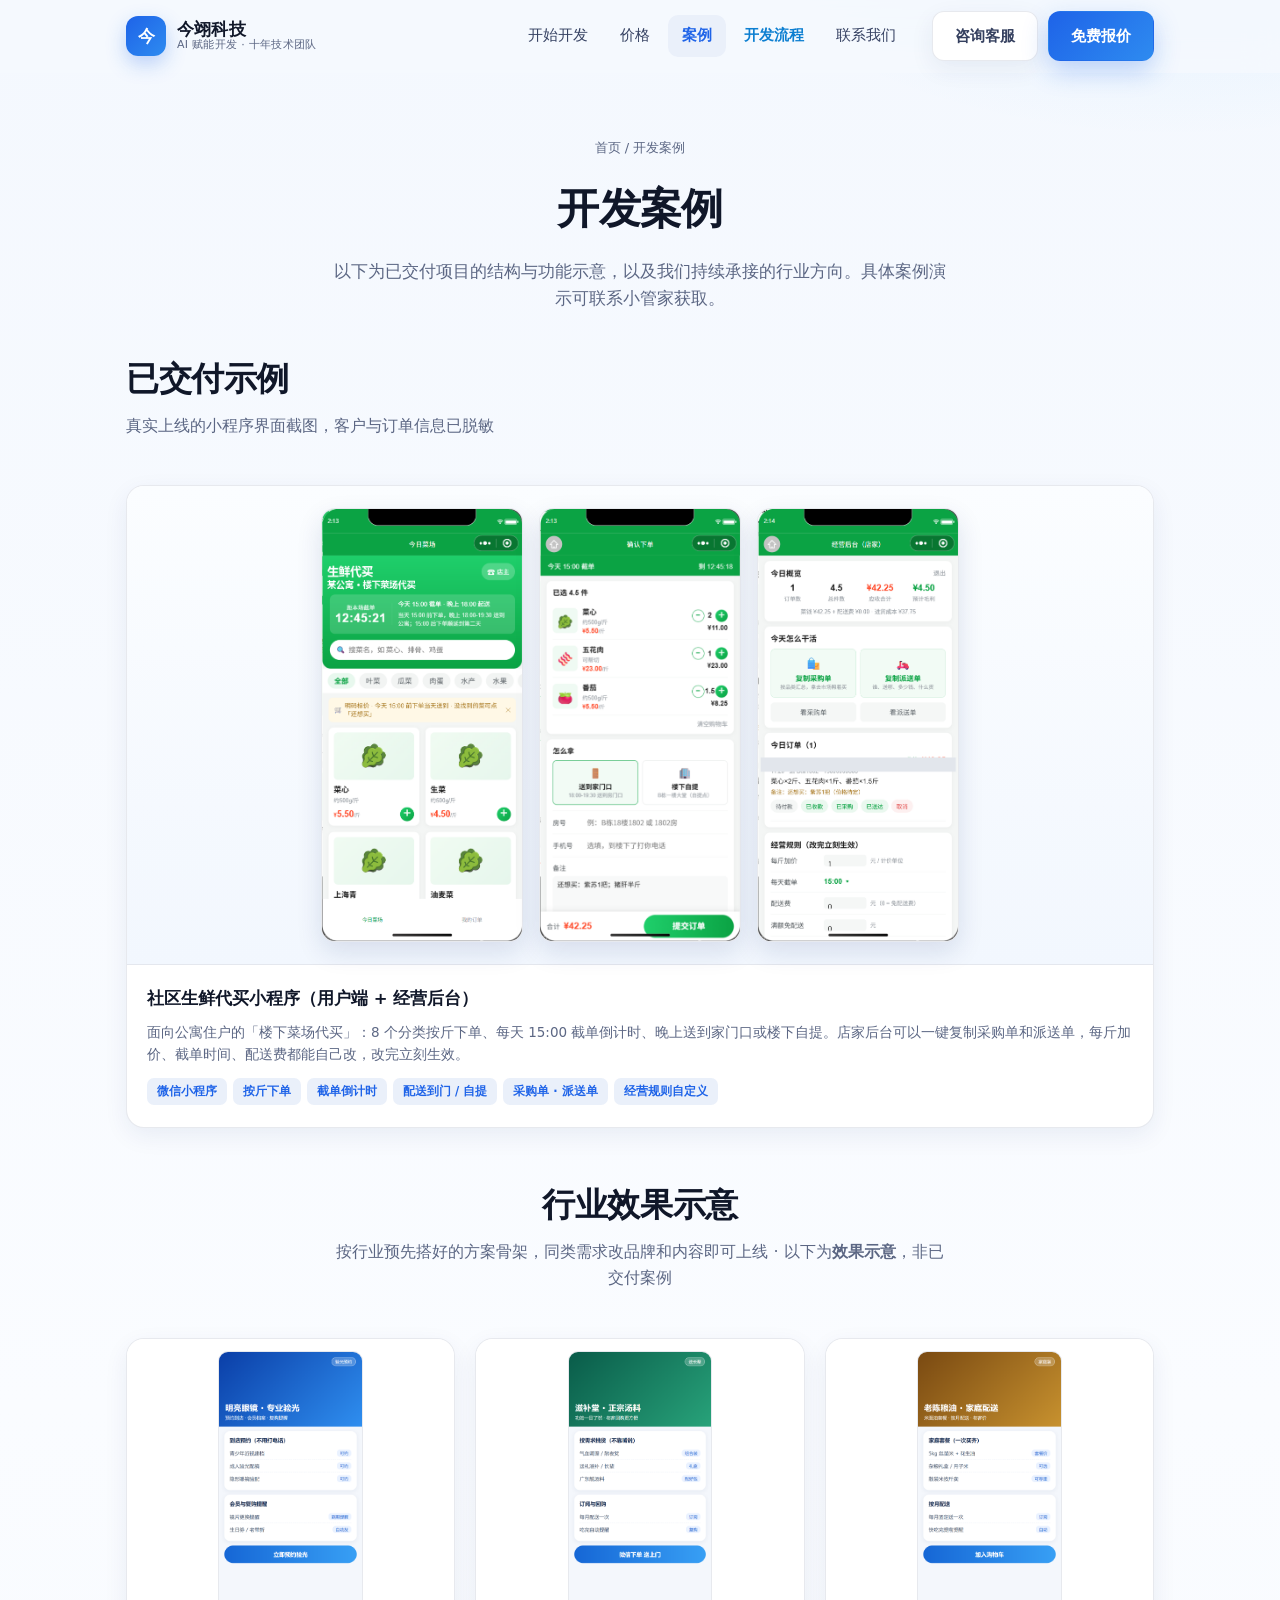
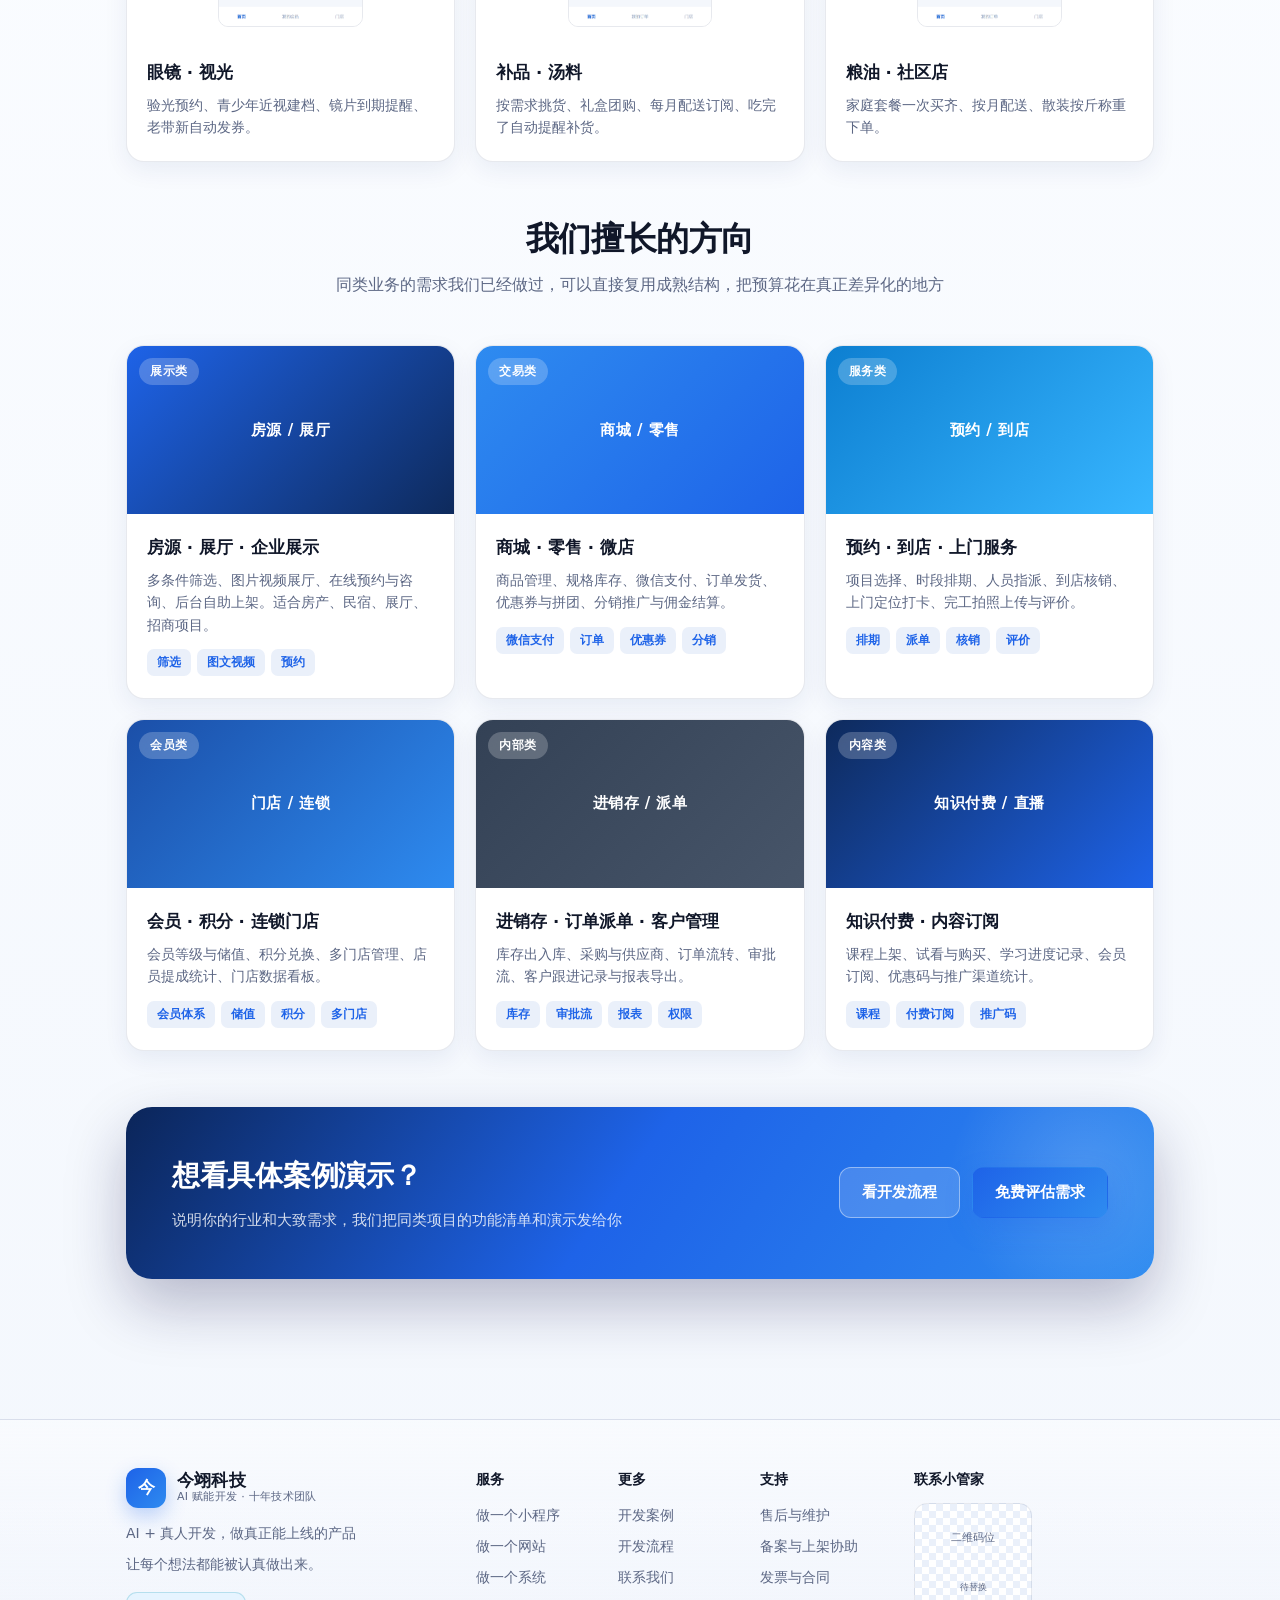
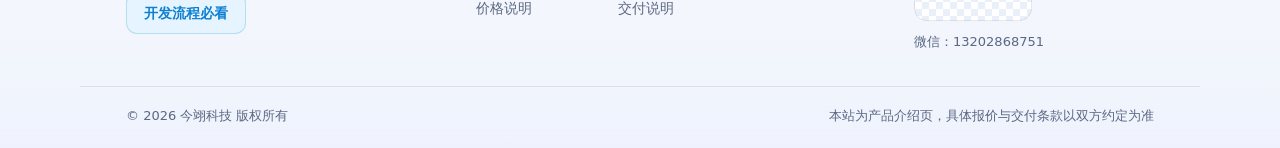
==== cases.html @ 356e7d14 "Jinyi Tech website: AI-powered mini-program development landing site" ====
<!DOCTYPE html>
<html lang="zh-CN">
<head>
<meta charset="UTF-8">
<meta name="viewport" content="width=device-width, initial-scale=1.0">
<title>开发案例 · 今翊科技 AI 赋能开发</title>
<meta name="keywords" content="小程序开发案例,AI开发案例,小程序定制案例">
<meta name="description" content="今翊科技交付的小程序与系统案例，以及我们擅长的行业方向与功能模块。">
<link rel="stylesheet" href="assets/css/style.css">
</head>
<body>

<header class="site-header" id="siteHeader">
  <div class="container header-inner">
    <a class="brand" href="index.html">
      <span class="brand-mark">今</span>
      <span class="brand-text"><strong>今翊科技</strong><em>AI 赋能开发 · 十年技术团队</em></span>
    </a>
    <nav class="nav" id="mainNav">
      <a href="index.html">开始开发</a>
      <a href="pricing.html">价格</a>
      <a href="cases.html" class="active">案例</a>
      <a href="guide.html" class="nav-guide">开发流程</a>
      <a href="contact.html">联系我们</a>
    </nav>
    <div class="header-actions">
      <a class="btn btn-ghost" href="contact.html">咨询客服</a>
      <a class="btn btn-primary" href="index.html#studio">免费报价</a>
      <button class="nav-toggle" id="navToggle" aria-label="菜单"><span></span><span></span><span></span></button>
    </div>
  </div>
</header>

<main>
<section class="page-hero">
  <div class="container">
    <div class="breadcrumb"><a href="index.html">首页</a> / 开发案例</div>
    <h1>开发案例</h1>
    <p>以下为已交付项目的结构与功能示意，以及我们持续承接的行业方向。具体案例演示可联系小管家获取。</p>
  </div>
</section>

<section class="section" style="padding-top:12px">
  <div class="container">
    <div class="section-head left reveal">
      <h2>已交付示例</h2>
      <p>真实上线的小程序界面截图，客户与订单信息已脱敏</p>
    </div>

    <div class="case-grid" style="grid-template-columns:1fr">
      <div class="case-card reveal">
        <div class="shot-row">
          <img src="assets/img/case-grocery-order.png" alt="社区生鲜代买小程序 · 今日菜场首页">
          <img src="assets/img/case-grocery-cart.png" alt="社区生鲜代买小程序 · 确认下单页">
          <img src="assets/img/case-grocery-admin_safe.png" alt="社区生鲜代买小程序 · 经营后台（订单信息已脱敏）">
        </div>
        <div class="case-body">
          <h3>社区生鲜代买小程序（用户端 + 经营后台）</h3>
          <p>面向公寓住户的「楼下菜场代买」：8 个分类按斤下单、每天 15:00 截单倒计时、晚上送到家门口或楼下自提。店家后台可以一键复制采购单和派送单，每斤加价、截单时间、配送费都能自己改，改完立刻生效。</p>
          <div class="case-tags">
            <span>微信小程序</span><span>按斤下单</span><span>截单倒计时</span>
            <span>配送到门 / 自提</span><span>采购单 · 派送单</span><span>经营规则自定义</span>
          </div>
        </div>
      </div>
    </div>

    <div class="section-head reveal" style="margin-top:56px">
      <h2>行业效果示意</h2>
      <p>按行业预先搭好的方案骨架，同类需求改品牌和内容即可上线 · 以下为<strong>效果示意</strong>，非已交付案例</p>
    </div>
    <div class="mock-row">
      <div class="case-card reveal">
        <div class="case-thumb-img"><img src="assets/img/mock-glasses.png" alt="眼镜店小程序效果示意"></div>
        <div class="case-body">
          <h3>眼镜 · 视光</h3>
          <p>验光预约、青少年近视建档、镜片到期提醒、老带新自动发券。</p>
        </div>
      </div>
      <div class="case-card reveal">
        <div class="case-thumb-img"><img src="assets/img/mock-tonic.png" alt="补品汤料店小程序效果示意"></div>
        <div class="case-body">
          <h3>补品 · 汤料</h3>
          <p>按需求挑货、礼盒团购、每月配送订阅、吃完了自动提醒补货。</p>
        </div>
      </div>
      <div class="case-card reveal">
        <div class="case-thumb-img"><img src="assets/img/mock-grain.png" alt="粮油店小程序效果示意"></div>
        <div class="case-body">
          <h3>粮油 · 社区店</h3>
          <p>家庭套餐一次买齐、按月配送、散装按斤称重下单。</p>
        </div>
      </div>
    </div>

    <div class="section-head reveal" style="margin-top:56px">
      <h2>我们擅长的方向</h2>
      <p>同类业务的需求我们已经做过，可以直接复用成熟结构，把预算花在真正差异化的地方</p>
    </div>

    <div class="case-grid">
      <div class="case-card reveal">
        <div class="case-thumb" style="background:linear-gradient(135deg,#1e63e8,#0e2a5c)"><span class="tag">展示类</span>房源 / 展厅</div>
        <div class="case-body">
          <h3>房源 · 展厅 · 企业展示</h3>
          <p>多条件筛选、图片视频展厅、在线预约与咨询、后台自助上架。适合房产、民宿、展厅、招商项目。</p>
          <div class="case-tags"><span>筛选</span><span>图文视频</span><span>预约</span></div>
        </div>
      </div>

      <div class="case-card reveal">
        <div class="case-thumb" style="background:linear-gradient(135deg,#2e8bf0,#1e63e8)"><span class="tag">交易类</span>商城 / 零售</div>
        <div class="case-body">
          <h3>商城 · 零售 · 微店</h3>
          <p>商品管理、规格库存、微信支付、订单发货、优惠券与拼团、分销推广与佣金结算。</p>
          <div class="case-tags"><span>微信支付</span><span>订单</span><span>优惠券</span><span>分销</span></div>
        </div>
      </div>

      <div class="case-card reveal">
        <div class="case-thumb" style="background:linear-gradient(135deg,#0d7fd1,#38b6ff)"><span class="tag">服务类</span>预约 / 到店</div>
        <div class="case-body">
          <h3>预约 · 到店 · 上门服务</h3>
          <p>项目选择、时段排期、人员指派、到店核销、上门定位打卡、完工拍照上传与评价。</p>
          <div class="case-tags"><span>排期</span><span>派单</span><span>核销</span><span>评价</span></div>
        </div>
      </div>

      <div class="case-card reveal">
        <div class="case-thumb" style="background:linear-gradient(135deg,#1b4fa8,#2e8bf0)"><span class="tag">会员类</span>门店 / 连锁</div>
        <div class="case-body">
          <h3>会员 · 积分 · 连锁门店</h3>
          <p>会员等级与储值、积分兑换、多门店管理、店员提成统计、门店数据看板。</p>
          <div class="case-tags"><span>会员体系</span><span>储值</span><span>积分</span><span>多门店</span></div>
        </div>
      </div>

      <div class="case-card reveal">
        <div class="case-thumb" style="background:linear-gradient(135deg,#334155,#475569)"><span class="tag">内部类</span>进销存 / 派单</div>
        <div class="case-body">
          <h3>进销存 · 订单派单 · 客户管理</h3>
          <p>库存出入库、采购与供应商、订单流转、审批流、客户跟进记录与报表导出。</p>
          <div class="case-tags"><span>库存</span><span>审批流</span><span>报表</span><span>权限</span></div>
        </div>
      </div>

      <div class="case-card reveal">
        <div class="case-thumb" style="background:linear-gradient(135deg,#0e2a5c,#1e63e8)"><span class="tag">内容类</span>知识付费 / 直播</div>
        <div class="case-body">
          <h3>知识付费 · 内容订阅</h3>
          <p>课程上架、试看与购买、学习进度记录、会员订阅、优惠码与推广渠道统计。</p>
          <div class="case-tags"><span>课程</span><span>付费订阅</span><span>推广码</span></div>
        </div>
      </div>
    </div>

    <div class="cta-band reveal" style="margin-top:56px">
      <div>
        <h2>想看具体案例演示？</h2>
        <p>说明你的行业和大致需求，我们把同类项目的功能清单和演示发给你</p>
      </div>
      <div class="cta-band-actions">
        <a class="btn btn-guide-light" href="guide.html">看开发流程</a>
        <a class="btn btn-primary" href="index.html#studio">免费评估需求</a>
      </div>
    </div>
  </div>
</section>
</main>

<footer class="site-footer">
  <div class="container footer-grid">
    <div class="footer-brand">
      <div class="brand">
        <span class="brand-mark">今</span>
        <span class="brand-text"><strong>今翊科技</strong><em>AI 赋能开发 · 十年技术团队</em></span>
      </div>
      <p>AI + 真人开发，做真正能上线的产品</p>
      <p class="footer-desc">让每个想法都能被认真做出来。</p>
      <a class="footer-guide-btn" href="guide.html">开发流程必看</a>
    </div>
    <div class="footer-cols">
      <div class="footer-col">
        <h4>服务</h4>
        <a href="index.html#start">做一个小程序</a>
        <a href="index.html#start">做一个网站</a>
        <a href="index.html#start">做一个系统</a>
        <a href="pricing.html">价格说明</a>
      </div>
      <div class="footer-col">
        <h4>更多</h4>
        <a href="cases.html">开发案例</a>
        <a href="guide.html">开发流程</a>
        <a href="contact.html">联系我们</a>
        <a href="index.html#process">交付说明</a>
      </div>
      <div class="footer-col">
        <h4>支持</h4>
        <a href="contact.html">售后与维护</a>
        <a href="contact.html">备案与上架协助</a>
        <a href="contact.html">发票与合同</a>
      </div>
    </div>
    <div class="footer-cs">
      <h4>联系小管家</h4>
      <div class="footer-cs-qr">二维码位<br><small>待替换</small></div>
      <p class="footer-cs-id">微信：<span id="footerWechat">13202868751</span></p>
    </div>
  </div>
  <div class="container footer-bottom">
    <span>© 2026 今翊科技 版权所有</span>
    <span>本站为产品介绍页，具体报价与交付条款以双方约定为准</span>
  </div>
</footer>

<script>window.JY = { contact: { wechat: "13202868751" } };</script>
<script src="assets/js/main.js"></script>
</body>
</html>
---- assets/css/style.css ----
/* 今翊科技 · AI 赋能开发小程序 —— 官网样式
   设计语言：明亮大气 / 玻璃吸顶导航 / 渐变光斑 / 大圆角卡片 / 滚动入场 */

:root {
  --ink: #101729;
  --muted: #5c6784;
  --line: rgba(28, 42, 90, .10);
  --bg: #f6f8fd;
  --surface: #ffffff;
  --brand: #1e63e8;
  --brand-deep: #0e2a5c;
  --brand-soft: #eaf0fa;
  --violet: #2e8bf0;
  --accent: #0d7fd1;
  --accent-soft: #e6f4ff;
  --gold: #c47f16;
  --gold-soft: #fff6e6;
  --danger: #d64545;
  --ok: #12a06a;
  --radius: 18px;
  --radius-lg: 26px;
  --shadow: 0 18px 50px rgba(16, 44, 110, .09);
  --shadow-sm: 0 8px 24px rgba(16, 44, 110, .07);
  --font: "PingFang SC", "Microsoft YaHei", "Noto Sans SC", system-ui, -apple-system, "Segoe UI", sans-serif;
  --header-h: 72px;
}

* { box-sizing: border-box; margin: 0; padding: 0; }
/* hidden 属性优先于任何类选择器的 display */
[hidden] { display: none !important; }
html { scroll-behavior: smooth; -webkit-text-size-adjust: 100%; }
body {
  font-family: var(--font);
  color: var(--ink);
  background:
    radial-gradient(1200px 620px at 8% -12%, rgba(30, 99, 232, .13), transparent 55%),
    radial-gradient(940px 520px at 92% -4%, rgba(56, 182, 255, .12), transparent 52%),
    radial-gradient(700px 460px at 50% 108%, rgba(30, 99, 232, .06), transparent 60%),
    linear-gradient(180deg, #f4f8fe 0%, #fafcff 42%, #f3f7fd 100%);
  min-height: 100vh;
  line-height: 1.65;
  font-size: 15.5px;
}
a { color: inherit; text-decoration: none; }
img { max-width: 100%; display: block; }
button, input, select, textarea { font: inherit; color: inherit; }
ul { list-style: none; }

.container {
  width: min(1120px, 100%);
  margin: 0 auto;
  padding-left: clamp(20px, 5vw, 46px);
  padding-right: clamp(20px, 5vw, 46px);
}

#start, #studio, #process, #cases, #contact { scroll-margin-top: calc(var(--header-h) + 18px); }

/* ================= Header ================= */
.site-header {
  position: sticky; top: 0; z-index: 100;
  backdrop-filter: blur(16px);
  -webkit-backdrop-filter: blur(16px);
  background: rgba(246, 249, 254, .80);
  border-bottom: 1px solid transparent;
  transition: border-color .25s, background .25s, box-shadow .25s;
}
.site-header.scrolled {
  border-bottom-color: var(--line);
  background: rgba(246, 249, 254, .94)
  box-shadow: 0 6px 24px rgba(16, 44, 110, .05);
}
.header-inner {
  display: flex; align-items: center; gap: 22px;
  min-height: var(--header-h);
}
.brand { display: flex; align-items: center; gap: 11px; flex-shrink: 0; }
.brand-mark {
  width: 40px; height: 40px; border-radius: 12px;
  display: grid; place-items: center;
  background: linear-gradient(135deg, var(--brand), var(--violet));
  color: #fff; font-weight: 800; font-size: 17px;
  box-shadow: 0 8px 20px rgba(30, 99, 232, .28);
  letter-spacing: -.5px;
}
.brand-text { display: flex; flex-direction: column; line-height: 1.15; }
.brand-text strong { font-size: 17px; font-weight: 800; letter-spacing: .2px; }
.brand-text em { font-style: normal; font-size: 11px; color: var(--muted); letter-spacing: .3px; }

.nav { display: flex; align-items: center; gap: 4px; margin-left: auto; }
.nav a {
  padding: 9px 14px; border-radius: 10px; font-size: 14.5px;
  color: #364263; transition: background .2s, color .2s; white-space: nowrap;
}
.nav a:hover { background: var(--brand-soft); color: var(--brand); }
.nav a.active { color: var(--brand); font-weight: 700; background: var(--brand-soft); }
.nav-guide { color: var(--accent) !important; font-weight: 600; }

.header-actions { display: flex; align-items: center; gap: 10px; flex-shrink: 0; }
.nav-toggle {
  display: none; width: 42px; height: 42px; border: 1px solid var(--line);
  background: var(--surface); border-radius: 12px; cursor: pointer;
  padding: 11px 10px; flex-direction: column; justify-content: space-between;
}
.nav-toggle span { display: block; height: 2px; background: var(--ink); border-radius: 2px; }

/* ================= Buttons ================= */
.btn {
  display: inline-flex; align-items: center; justify-content: center; gap: 8px;
  padding: 12px 22px; border-radius: 12px; border: 1px solid transparent;
  font-size: 15px; font-weight: 600; cursor: pointer; white-space: nowrap;
  transition: transform .18s, box-shadow .2s, background .2s, color .2s, border-color .2s;
}
.btn-primary {
  background: linear-gradient(135deg, var(--brand), var(--violet));
  color: #fff; box-shadow: 0 10px 26px rgba(30, 99, 232, .28);
}
.btn-primary:hover { transform: translateY(-2px); box-shadow: 0 14px 32px rgba(30, 99, 232, .34); }
.btn-accent { background: linear-gradient(135deg, #0d7fd1, #38b6ff); color: #fff; box-shadow: 0 10px 26px rgba(8, 145, 178, .26); }
.btn-accent:hover { transform: translateY(-2px); }
.btn-ghost { background: var(--surface); border-color: var(--line); color: #35405f; box-shadow: var(--shadow-sm); }
.btn-ghost:hover { border-color: rgba(30, 99, 232, .35); color: var(--brand); }
.btn-guide { background: #fff; border-color: rgba(8, 145, 178, .35); color: var(--accent); }
.btn-guide:hover { background: var(--accent-soft); }
.btn-guide-light { background: rgba(255,255,255,.16); border-color: rgba(255,255,255,.42); color: #fff; }
.btn-guide-light:hover { background: rgba(255,255,255,.26); }
.btn-block { width: 100%; }
.btn-lg { padding: 15px 30px; font-size: 16px; }

/* ================= Hero ================= */
.hero { padding: clamp(52px, 7vw, 84px) 0 clamp(40px, 5vw, 64px); }
.hero-grid {
  display: grid; grid-template-columns: minmax(0, 1fr) minmax(0, 1.02fr);
  gap: clamp(32px, 4.5vw, 60px); align-items: start;
}
.eyebrow {
  display: inline-flex; align-items: center; gap: 8px;
  padding: 7px 15px; border-radius: 999px;
  background: linear-gradient(135deg, var(--brand-soft), var(--accent-soft));
  border: 1px solid rgba(30, 99, 232, .16);
  color: var(--brand-deep); font-size: 13.5px; font-weight: 700; letter-spacing: .2px;
  margin-bottom: 20px;
}
.eyebrow::before {
  content: ""; width: 7px; height: 7px; border-radius: 50%;
  background: var(--brand); box-shadow: 0 0 0 4px rgba(30, 99, 232, .16);
}
.hero-brand { display: flex; flex-direction: column; gap: 2px; font-size: clamp(30px, 4.1vw, 46px); line-height: 1.22; font-weight: 900; letter-spacing: -.6px; }
.hero-brand span:nth-child(1) {
  background: linear-gradient(120deg, var(--brand), var(--violet) 55%, var(--accent));
  -webkit-background-clip: text; background-clip: text; color: transparent;
}
.hero-brand small { font-size: clamp(17px, 2vw, 21px); font-weight: 600; color: var(--muted); letter-spacing: 0; margin-top: 6px; }
.hero-desc { margin-top: 20px; font-size: 16.5px; color: #4a5573; max-width: 30em; }
.hero-ctas { margin-top: 30px; display: flex; flex-wrap: wrap; gap: 12px; }

.hero-trust { margin-top: 34px; display: flex; flex-wrap: wrap; gap: 10px 22px; }
.hero-trust li { display: flex; align-items: center; gap: 8px; font-size: 14px; color: #47527a; font-weight: 500; }
.hero-trust li::before {
  content: "✓"; width: 19px; height: 19px; border-radius: 50%;
  display: grid; place-items: center; flex-shrink: 0;
  background: var(--accent-soft); color: var(--accent); font-size: 11px; font-weight: 800;
}

/* ================= Studio 报价工作台 ================= */
.studio {
  background: var(--surface); border: 1px solid var(--line);
  border-radius: var(--radius-lg); box-shadow: 0 24px 60px rgba(16, 44, 110, .11);
  padding: 20px; position: relative; overflow: hidden;
}
.studio::before {
  content: ""; position: absolute; inset: 0 0 auto 0; height: 4px;
  background: linear-gradient(90deg, var(--brand), var(--violet), var(--accent));
}
.studio-tabs { display: grid; grid-template-columns: repeat(3, 1fr); gap: 8px; margin-bottom: 18px; }
.studio-tab {
  text-align: left; padding: 11px 12px; border-radius: 13px;
  border: 1px solid var(--line); background: #fbfcff; cursor: pointer;
  display: flex; flex-direction: column; gap: 2px; transition: all .2s;
}
.studio-tab strong { font-size: 14.5px; font-weight: 700; }
.studio-tab span { font-size: 11px; color: var(--muted); line-height: 1.4; }
.studio-tab:hover { border-color: rgba(30, 99, 232, .3); }
.studio-tab.active {
  border-color: transparent; color: #fff;
  background: linear-gradient(135deg, var(--brand), var(--violet));
  box-shadow: 0 8px 20px rgba(30, 99, 232, .25);
}
.studio-tab.active span { color: rgba(255, 255, 255, .82); }

.field { margin-bottom: 15px; }
.field > label { display: block; font-size: 13.5px; font-weight: 700; margin-bottom: 8px; color: #2d3757; }
.field > label .opt { font-weight: 400; color: var(--muted); font-size: 12.5px; }

.chip-row { display: flex; flex-wrap: wrap; gap: 8px; }
.chip {
  padding: 8px 15px; border-radius: 999px; border: 1px solid var(--line);
  background: #fbfcff; cursor: pointer; font-size: 14px; color: #3c4768;
  transition: all .18s;
}
.chip:hover { border-color: rgba(30, 99, 232, .35); color: var(--brand); }
.chip.active {
  background: var(--brand-soft); border-color: rgba(30, 99, 232, .5);
  color: var(--brand-deep); font-weight: 700;
}

textarea, input[type="text"], input[type="tel"] {
  width: 100%; padding: 12px 14px; border-radius: 13px;
  border: 1px solid var(--line); background: #fbfcff; outline: none;
  transition: border-color .2s, box-shadow .2s, background .2s; resize: vertical;
}
textarea { min-height: 96px; line-height: 1.6; }
textarea:focus, input:focus {
  border-color: rgba(30, 99, 232, .5); background: #fff;
  box-shadow: 0 0 0 4px rgba(30, 99, 232, .1);
}
textarea::placeholder, input::placeholder { color: #9aa4bd; }

/* 上传区 */
.img-upload { border: 1.5px dashed rgba(30, 99, 232, .26); border-radius: 14px; padding: 12px; background: #fcfdff; }
.img-upload-previews { display: flex; flex-wrap: wrap; gap: 8px; }
.img-upload-previews:not(:empty) { margin-bottom: 10px; }
.img-thumb { position: relative; width: 62px; height: 62px; border-radius: 10px; overflow: hidden; border: 1px solid var(--line); }
.img-thumb img { width: 100%; height: 100%; object-fit: cover; }
.img-thumb button {
  position: absolute; top: 2px; right: 2px; width: 18px; height: 18px;
  border-radius: 50%; border: 0; background: rgba(16, 23, 41, .72); color: #fff;
  font-size: 12px; line-height: 1; cursor: pointer; display: grid; place-items: center;
}
.img-upload-btn, .doc-upload-btn {
  display: inline-flex; align-items: center; gap: 6px; cursor: pointer;
  padding: 8px 15px; border-radius: 10px; background: var(--brand-soft);
  color: var(--brand); font-size: 13.5px; font-weight: 700; border: 1px solid rgba(67,56,202,.18);
}
.img-upload-btn:hover, .doc-upload-btn:hover { background: #dde9fb; }
.img-upload-tip { font-size: 12px; color: var(--muted); margin-top: 8px; }
.doc-upload { display: flex; align-items: center; gap: 10px; flex-wrap: wrap; }
.doc-upload-clear {
  padding: 7px 13px; border-radius: 10px; border: 1px solid var(--line);
  background: #fff; cursor: pointer; font-size: 13px; color: var(--danger);
}

.price-note {
  background: linear-gradient(135deg, #f7f9ff, var(--accent-soft));
  border: 1px solid var(--line); border-radius: 14px; padding: 13px 15px; margin-bottom: 16px;
}
.price-note-list li { font-size: 13.5px; color: #3d4867; padding-left: 16px; position: relative; }
.price-note-list li + li { margin-top: 5px; }
.price-note-list li::before { content: "·"; position: absolute; left: 4px; font-weight: 900; color: var(--brand); }
.price-note-list em { font-style: normal; color: var(--gold); font-weight: 700; }
.price-note-list a { color: var(--brand); font-weight: 700; text-decoration: underline; }

/* 报价结果 */
.quote-box {
  margin-top: 14px; border-radius: 15px; padding: 16px 17px;
  background: linear-gradient(135deg, #0b1730, #123a8c); color: #fff;
}
.quote-box h4 { font-size: 14px; font-weight: 700; opacity: .8; margin-bottom: 10px; }
.quote-row { display: flex; justify-content: space-between; align-items: baseline; padding: 7px 0; border-bottom: 1px dashed rgba(255,255,255,.16); font-size: 14px; }
.quote-row:last-of-type { border-bottom: 0; }
.quote-row strong { font-size: 19px; font-weight: 800; }
.quote-row .gold { color: #ffd07a; }
.quote-note { margin-top: 10px; font-size: 12.5px; opacity: .72; line-height: 1.6; }

/* ================= Section ================= */
.section { padding: clamp(48px, 6vw, 76px) 0; }
.section-head { text-align: center; max-width: 40em; margin: 0 auto clamp(30px, 4vw, 46px); }
.section-head h2 { font-size: clamp(24px, 3vw, 33px); font-weight: 900; letter-spacing: -.4px; line-height: 1.3; }
.section-head p { margin-top: 12px; color: var(--muted); font-size: 16px; }
.section-head.left { text-align: left; margin-left: 0; }

.process-grid { display: grid; grid-template-columns: repeat(4, 1fr); gap: 18px; }
.process-item {
  background: var(--surface); border: 1px solid var(--line); border-radius: var(--radius);
  padding: 24px 22px; box-shadow: var(--shadow-sm); position: relative; overflow: hidden;
  transition: transform .22s, box-shadow .22s;
}
.process-item:hover { transform: translateY(-4px); box-shadow: var(--shadow); }
.process-item .num {
  font-size: 34px; font-weight: 900; line-height: 1; letter-spacing: -1px;
  background: linear-gradient(135deg, var(--brand), var(--accent));
  -webkit-background-clip: text; background-clip: text; color: transparent;
  margin-bottom: 12px;
}
.process-item h3 { font-size: 17px; font-weight: 800; margin-bottom: 8px; }
.process-item p { font-size: 14px; color: var(--muted); }

/* 能力 / AI 品牌墙 */
.brand-grid { display: grid; grid-template-columns: repeat(6, 1fr); gap: 14px; }
.brand-card {
  background: var(--surface); border: 1px solid var(--line); border-radius: var(--radius);
  padding: 20px 14px; text-align: center; box-shadow: var(--shadow-sm);
  transition: transform .22s, box-shadow .22s, border-color .22s;
}
.brand-card:hover { transform: translateY(-4px); box-shadow: var(--shadow); border-color: rgba(67,56,202,.28); }
.brand-logo {
  width: 46px; height: 46px; margin: 0 auto 11px; border-radius: 14px;
  display: grid; place-items: center; font-size: 19px; font-weight: 800; color: #fff;
  letter-spacing: -.5px;
}
.brand-card strong { font-size: 14px; font-weight: 700; display: block; }
.brand-card small { display: block; font-size: 11.5px; color: var(--muted); margin-top: 3px; }

/* CTA band */
.cta-band {
  border-radius: var(--radius-lg); padding: clamp(30px, 4vw, 46px);
  background: linear-gradient(125deg, #0b2559, #1e63e8 48%, #2e8bf0);
  color: #fff; display: flex; align-items: center; justify-content: space-between;
  gap: 26px; flex-wrap: wrap; box-shadow: 0 26px 60px rgba(23, 22, 74, .28);
  position: relative; overflow: hidden;
}
.cta-band::after {
  content: ""; position: absolute; right: -70px; top: -70px; width: 280px; height: 280px;
  border-radius: 50%; background: radial-gradient(circle, rgba(255,255,255,.16), transparent 68%);
}
.cta-band h2 { font-size: clamp(21px, 2.6vw, 28px); font-weight: 900; letter-spacing: -.3px; }
.cta-band p { margin-top: 9px; color: rgba(255, 255, 255, .82); font-size: 15px; }
.cta-band-actions { display: flex; gap: 12px; flex-wrap: wrap; position: relative; z-index: 1; }

/* 卡片网格（通用） */
.card-grid { display: grid; gap: 20px; }
.grid-2 { grid-template-columns: repeat(2, 1fr); }
.grid-3 { grid-template-columns: repeat(3, 1fr); }
.card {
  background: var(--surface); border: 1px solid var(--line); border-radius: var(--radius);
  padding: 26px 24px; box-shadow: var(--shadow-sm); transition: transform .22s, box-shadow .22s;
}
.card:hover { transform: translateY(-4px); box-shadow: var(--shadow); }
.card h3 { font-size: 18px; font-weight: 800; margin-bottom: 10px; }
.card p { font-size: 14.5px; color: var(--muted); }
.card-icon {
  width: 44px; height: 44px; border-radius: 13px; display: grid; place-items: center;
  font-size: 20px; margin-bottom: 14px; background: var(--brand-soft);
}

/* 价格表 */
.plan {
  background: var(--surface); border: 1px solid var(--line); border-radius: var(--radius-lg);
  padding: 28px 26px; box-shadow: var(--shadow-sm); display: flex; flex-direction: column;
  transition: transform .22s, box-shadow .22s, border-color .22s;
}
.plan:hover { transform: translateY(-4px); box-shadow: var(--shadow); }
.plan.featured { border-color: rgba(30, 99, 232, .42); box-shadow: 0 22px 54px rgba(30, 99, 232, .16); position: relative; }
.plan-tag {
  position: absolute; top: -13px; left: 26px; padding: 5px 14px; border-radius: 999px;
  background: linear-gradient(135deg, var(--brand), var(--violet)); color: #fff;
  font-size: 12px; font-weight: 700; box-shadow: 0 8px 18px rgba(67,56,202,.3);
}
.plan h3 { font-size: 19px; font-weight: 800; }
.plan .plan-sub { font-size: 13.5px; color: var(--muted); margin-top: 5px; }
.plan-price { margin: 18px 0 6px; display: flex; align-items: baseline; gap: 6px; }
.plan-price strong { font-size: 34px; font-weight: 900; letter-spacing: -1px;
  background: linear-gradient(135deg, var(--brand), var(--accent)); -webkit-background-clip: text; background-clip: text; color: transparent; }
.plan-price span { font-size: 13px; color: var(--muted); }
.plan-price .unit { font-size: 15px; font-weight: 700; color: var(--ink); }
.plan-deposit { font-size: 13px; color: var(--gold); font-weight: 700; background: var(--gold-soft);
  display: inline-block; padding: 4px 11px; border-radius: 8px; }
.plan ul { margin: 18px 0 22px; display: flex; flex-direction: column; gap: 9px; }
.plan li { font-size: 14px; color: #3f4a6b; padding-left: 23px; position: relative; line-height: 1.55; }
.plan li::before {
  content: "✓"; position: absolute; left: 0; top: 1px; width: 16px; height: 16px;
  border-radius: 50%; background: var(--brand-soft); color: var(--brand);
  font-size: 10px; font-weight: 800; display: grid; place-items: center;
}
.plan .btn { margin-top: auto; }

/* 案例 */
.case-grid { display: grid; grid-template-columns: repeat(3, 1fr); gap: 20px; }
.case-card {
  background: var(--surface); border: 1px solid var(--line); border-radius: var(--radius);
  overflow: hidden; box-shadow: var(--shadow-sm); transition: transform .22s, box-shadow .22s;
}
.case-card:hover { transform: translateY(-4px); box-shadow: var(--shadow); }
.case-thumb {
  height: 168px; display: grid; place-items: center; color: #fff; font-weight: 800;
  font-size: 15px; letter-spacing: .5px; position: relative;
}
.case-thumb .tag {
  position: absolute; left: 12px; top: 12px; padding: 4px 11px; border-radius: 999px;
  background: rgba(255,255,255,.22); backdrop-filter: blur(6px); font-size: 11.5px; font-weight: 700;
}
.case-body { padding: 20px 20px 22px; }
.case-body h3 { font-size: 16.5px; font-weight: 800; margin-bottom: 8px; }
.case-body p { font-size: 13.5px; color: var(--muted); }
.case-tags { display: flex; flex-wrap: wrap; gap: 6px; margin-top: 13px; }
.case-tags span {
  font-size: 11.5px; padding: 4px 10px; border-radius: 7px;
  background: var(--brand-soft); color: var(--brand); font-weight: 600;
}

/* FAQ / 折叠 */
.faq-list { display: flex; flex-direction: column; gap: 12px; max-width: 840px; margin: 0 auto; }
.faq-item { background: var(--surface); border: 1px solid var(--line); border-radius: var(--radius); overflow: hidden; box-shadow: var(--shadow-sm); }
.faq-q {
  width: 100%; text-align: left; padding: 18px 22px; background: none; border: 0; cursor: pointer;
  font-size: 16px; font-weight: 700; display: flex; align-items: center; justify-content: space-between; gap: 14px;
}
.faq-q::after { content: "+"; font-size: 22px; font-weight: 400; color: var(--brand); transition: transform .25s; flex-shrink: 0; }
.faq-item.open .faq-q::after { transform: rotate(45deg); }
.faq-a { max-height: 0; overflow: hidden; transition: max-height .3s ease; }
.faq-a > div { padding: 0 22px 20px; font-size: 14.5px; color: #46516f; line-height: 1.75; }
.faq-item.open .faq-a { max-height: 620px; }

/* 步骤时间轴 */
.steps { display: flex; flex-direction: column; gap: 0; max-width: 800px; margin: 0 auto; }
.step { display: grid; grid-template-columns: 56px 1fr; gap: 20px; padding-bottom: 26px; position: relative; }
.step:not(:last-child)::before {
  content: ""; position: absolute; left: 27px; top: 56px; bottom: 0; width: 2px;
  background: linear-gradient(180deg, rgba(67,56,202,.28), rgba(8,145,178,.14));
}
.step-num {
  width: 56px; height: 56px; border-radius: 18px; display: grid; place-items: center;
  background: linear-gradient(135deg, var(--brand), var(--violet)); color: #fff;
  font-weight: 900; font-size: 19px; box-shadow: 0 10px 24px rgba(67,56,202,.26); z-index: 1;
}
.step > div:last-child { padding-top: 6px; }
.step h3 { font-size: 18px; font-weight: 800; margin-bottom: 8px; }
.step p { font-size: 14.5px; color: var(--muted); }

/* 联系 */
.contact-grid { display: grid; grid-template-columns: 1.15fr .85fr; gap: 24px; align-items: start; }
.contact-list { display: flex; flex-direction: column; gap: 15px; }
.contact-item { display: flex; gap: 14px; align-items: flex-start; }
.contact-item .ci-icon {
  width: 42px; height: 42px; border-radius: 13px; background: var(--brand-soft);
  display: grid; place-items: center; font-size: 18px; flex-shrink: 0;
}
.contact-item strong { display: block; font-size: 12.5px; color: var(--muted); font-weight: 600; margin-bottom: 2px; }
.contact-item span { font-size: 16px; font-weight: 700; }
.qr-card { background: var(--surface); border: 1px solid var(--line); border-radius: var(--radius); padding: 24px; text-align: center; box-shadow: var(--shadow-sm); }
.qr-box {
  width: 168px; height: 168px; margin: 0 auto 14px; border-radius: 16px;
  background: repeating-conic-gradient(#eaf0fa 0 25%, #fff 0 50%) 0 0/18px 18px;
  border: 1px solid var(--line); display: grid; place-items: center; color: var(--muted); font-size: 12.5px;
  text-align: center; padding: 14px; line-height: 1.5;
}

/* ================= Footer ================= */
.site-footer {
  margin-top: clamp(40px, 5vw, 70px); padding: 48px 0 22px;
  background: linear-gradient(180deg, rgba(255,255,255,.4), rgba(238, 242, 252, .8));
  border-top: 1px solid var(--line);
}
.footer-grid { display: grid; grid-template-columns: 1.25fr 1.6fr .95fr; gap: 34px; }
.footer-brand .brand { margin-bottom: 14px; }
.footer-brand p { font-size: 14px; color: var(--muted); }
.footer-desc { margin-top: 8px; }
.footer-guide-btn {
  display: inline-flex; margin-top: 16px; padding: 9px 17px; border-radius: 11px;
  background: var(--accent-soft); color: var(--accent); font-size: 13.5px; font-weight: 700;
  border: 1px solid rgba(8,145,178,.22);
}
.footer-cols { display: grid; grid-template-columns: repeat(3, 1fr); gap: 22px; }
.footer-col { display: flex; flex-direction: column; gap: 9px; }
.footer-col h4 { font-size: 14px; font-weight: 800; margin-bottom: 4px; }
.footer-col a { font-size: 13.5px; color: var(--muted); transition: color .2s; }
.footer-col a:hover { color: var(--brand); }
.footer-cs h4 { font-size: 14px; font-weight: 800; margin-bottom: 12px; }
.footer-cs-qr {
  width: 118px; height: 118px; border-radius: 13px; border: 1px solid var(--line);
  background: repeating-conic-gradient(#eaf0fa 0 25%, #fff 0 50%) 0 0/14px 14px;
  display: grid; place-items: center; text-align: center; padding: 10px;
  font-size: 11px; color: var(--muted); line-height: 1.45;
}
.footer-cs-id { margin-top: 10px; font-size: 13px; color: var(--muted); }
.footer-bottom {
  margin-top: 34px; padding-top: 18px; border-top: 1px solid var(--line);
  display: flex; justify-content: space-between; gap: 14px; flex-wrap: wrap;
  font-size: 13px; color: var(--muted);
}
.footer-bottom a:hover { color: var(--brand); }

/* ================= 弹窗 ================= */
.modal-mask {
  position: fixed; inset: 0; z-index: 300; background: rgba(16, 23, 41, .55);
  backdrop-filter: blur(4px); display: grid; place-items: center; padding: 20px;
}
.modal {
  background: var(--surface); border-radius: var(--radius-lg); width: min(520px, 100%);
  padding: 30px 28px; box-shadow: 0 30px 70px rgba(16, 23, 41, .3); position: relative;
  max-height: 88vh; overflow: auto;
}
.modal-close {
  position: absolute; top: 14px; right: 14px; width: 34px; height: 34px; border-radius: 10px;
  border: 0; background: #f2f4fa; cursor: pointer; font-size: 21px; line-height: 1; color: var(--muted);
}
.modal-close:hover { background: #e7eaf5; color: var(--ink); }
.modal h3 { font-size: 21px; font-weight: 800; margin-bottom: 10px; }
.modal-tip { font-size: 14px; color: var(--muted); line-height: 1.7; }
.modal-actions { display: flex; gap: 12px; margin-top: 22px; flex-wrap: wrap; }
.modal-actions .btn { flex: 1; min-width: 130px; }
.success-icon {
  width: 58px; height: 58px; border-radius: 50%; display: grid; place-items: center;
  background: linear-gradient(135deg, var(--ok), #34d399); color: #fff; font-size: 28px;
  margin: 0 auto 16px; box-shadow: 0 12px 28px rgba(18, 160, 106, .3);
}
.pay-highlight {
  background: linear-gradient(135deg, #f7f9ff, var(--brand-soft));
  border: 1px solid rgba(67,56,202,.16); border-radius: 14px; padding: 14px 16px; margin: 14px 0;
}
.pay-highlight div { display: flex; justify-content: space-between; font-size: 14px; padding: 4px 0; }
.pay-highlight strong { font-weight: 800; }
.order-field-row { display: grid; grid-template-columns: 1fr 1fr; gap: 12px; }
.order-field { margin-bottom: 13px; }
.order-field label { display: block; font-size: 13px; font-weight: 700; margin-bottom: 7px; }
.cs-card { background: var(--accent-soft); border-radius: 14px; padding: 14px 16px; font-size: 13.5px; color: #2b4d59; line-height: 1.7; }

/* ================= 动效 ================= */
.reveal { opacity: 0; transform: translateY(22px); transition: opacity .6s ease, transform .6s cubic-bezier(.22,.68,.3,1); }
.reveal.in { opacity: 1; transform: none; }

/* 页头（内页） */
.page-hero { padding: clamp(40px, 5vw, 66px) 0 clamp(24px, 3vw, 34px); text-align: center; }
.page-hero h1 { font-size: clamp(28px, 3.6vw, 42px); font-weight: 900; letter-spacing: -.6px; }
.page-hero p { margin-top: 14px; color: var(--muted); font-size: 16.5px; max-width: 38em; margin-left: auto; margin-right: auto; }
.breadcrumb { font-size: 13px; color: var(--muted); margin-bottom: 16px; }
.breadcrumb a:hover { color: var(--brand); }

/* ================= 响应式 ================= */
@media (max-width: 1024px) {
  .hero-grid { grid-template-columns: 1fr; }
  .studio { max-width: 640px; }
  .process-grid { grid-template-columns: repeat(2, 1fr); }
  .brand-grid { grid-template-columns: repeat(3, 1fr); }
  .case-grid, .grid-3 { grid-template-columns: repeat(2, 1fr); }
  .footer-grid { grid-template-columns: 1fr 1fr; }
  .footer-cs { grid-column: 1 / -1; }
}
@media (max-width: 860px) {
  .nav {
    position: fixed; inset: var(--header-h) 0 auto 0; flex-direction: column; align-items: stretch;
    gap: 4px; padding: 16px 20px 22px; background: rgba(250, 251, 255, .99);
    border-bottom: 1px solid var(--line); box-shadow: 0 18px 40px rgba(30,40,110,.10);
    transform: translateY(-130%); transition: transform .28s ease;
  }
  .nav.open { transform: none; }
  .nav a { padding: 12px 14px; font-size: 15.5px; }
  .nav-toggle { display: flex; }
  .header-actions .btn-ghost { display: none; }
  .contact-grid { grid-template-columns: 1fr; }
}
@media (max-width: 640px) {
  body { font-size: 15px; }
  .studio { padding: 16px; }
  .studio-tabs { grid-template-columns: 1fr; }
  .studio-tab { flex-direction: row; align-items: center; gap: 9px; }
  .studio-tab span { font-size: 11.5px; }
  .process-grid, .brand-grid, .case-grid, .grid-2, .grid-3 { grid-template-columns: 1fr; }
  .footer-grid, .footer-cols { grid-template-columns: 1fr; }
  .order-field-row { grid-template-columns: 1fr; }
  .cta-band { flex-direction: column; align-items: flex-start; }
  .cta-band-actions { width: 100%; }
  .cta-band-actions .btn { flex: 1; }
  .hero-ctas .btn { width: 100%; }
  .step { grid-template-columns: 44px 1fr; gap: 15px; }
  .step-num { width: 44px; height: 44px; border-radius: 14px; font-size: 16px; }
  .step:not(:last-child)::before { left: 21px; top: 44px; }
}

@media print {
  .site-header, .nav-toggle, .modal-mask, .cta-band { display: none !important; }
  body { background: #fff; }
}


/* ================= 真实截图（案例页） ================= */
.shot-row {
  display: flex; gap: 16px; justify-content: center; align-items: center;
  padding: 22px 18px; background: linear-gradient(180deg, #fbfdff, #f2f7fe);
  border-bottom: 1px solid var(--line);
}
.shot-row img {
  height: 434px; width: auto; max-width: 100%; object-fit: contain;
  border-radius: 14px; border: 1px solid var(--line);
  box-shadow: 0 10px 26px rgba(16, 44, 110, .12);
  background: #fff;
}
.case-card-wide { grid-column: 1 / -1; }

.mock-row { display: grid; grid-template-columns: repeat(3, 1fr); gap: 20px; }
.mock-row .case-thumb-img {
  height: 300px; background: #fff; padding: 12px;
  display: flex; align-items: center; justify-content: center;
}
.mock-row .case-thumb-img img {
  height: 100%; width: auto; max-width: 100%; object-fit: contain;
  border-radius: 10px; border: 1px solid var(--line);
}
.case-thumb { position: relative; }

@media (max-width: 1024px) {
  .shot-row img { height: 360px; }
  .mock-row { grid-template-columns: repeat(3, 1fr); }
  .mock-row .case-thumb-img { height: 250px; }
}
@media (max-width: 640px) {
  .shot-row { flex-wrap: wrap; gap: 12px; padding: 16px 12px; }
  .shot-row img { height: 300px; }
  .mock-row { grid-template-columns: 1fr; }
  .mock-row .case-thumb-img { height: 300px; }
}
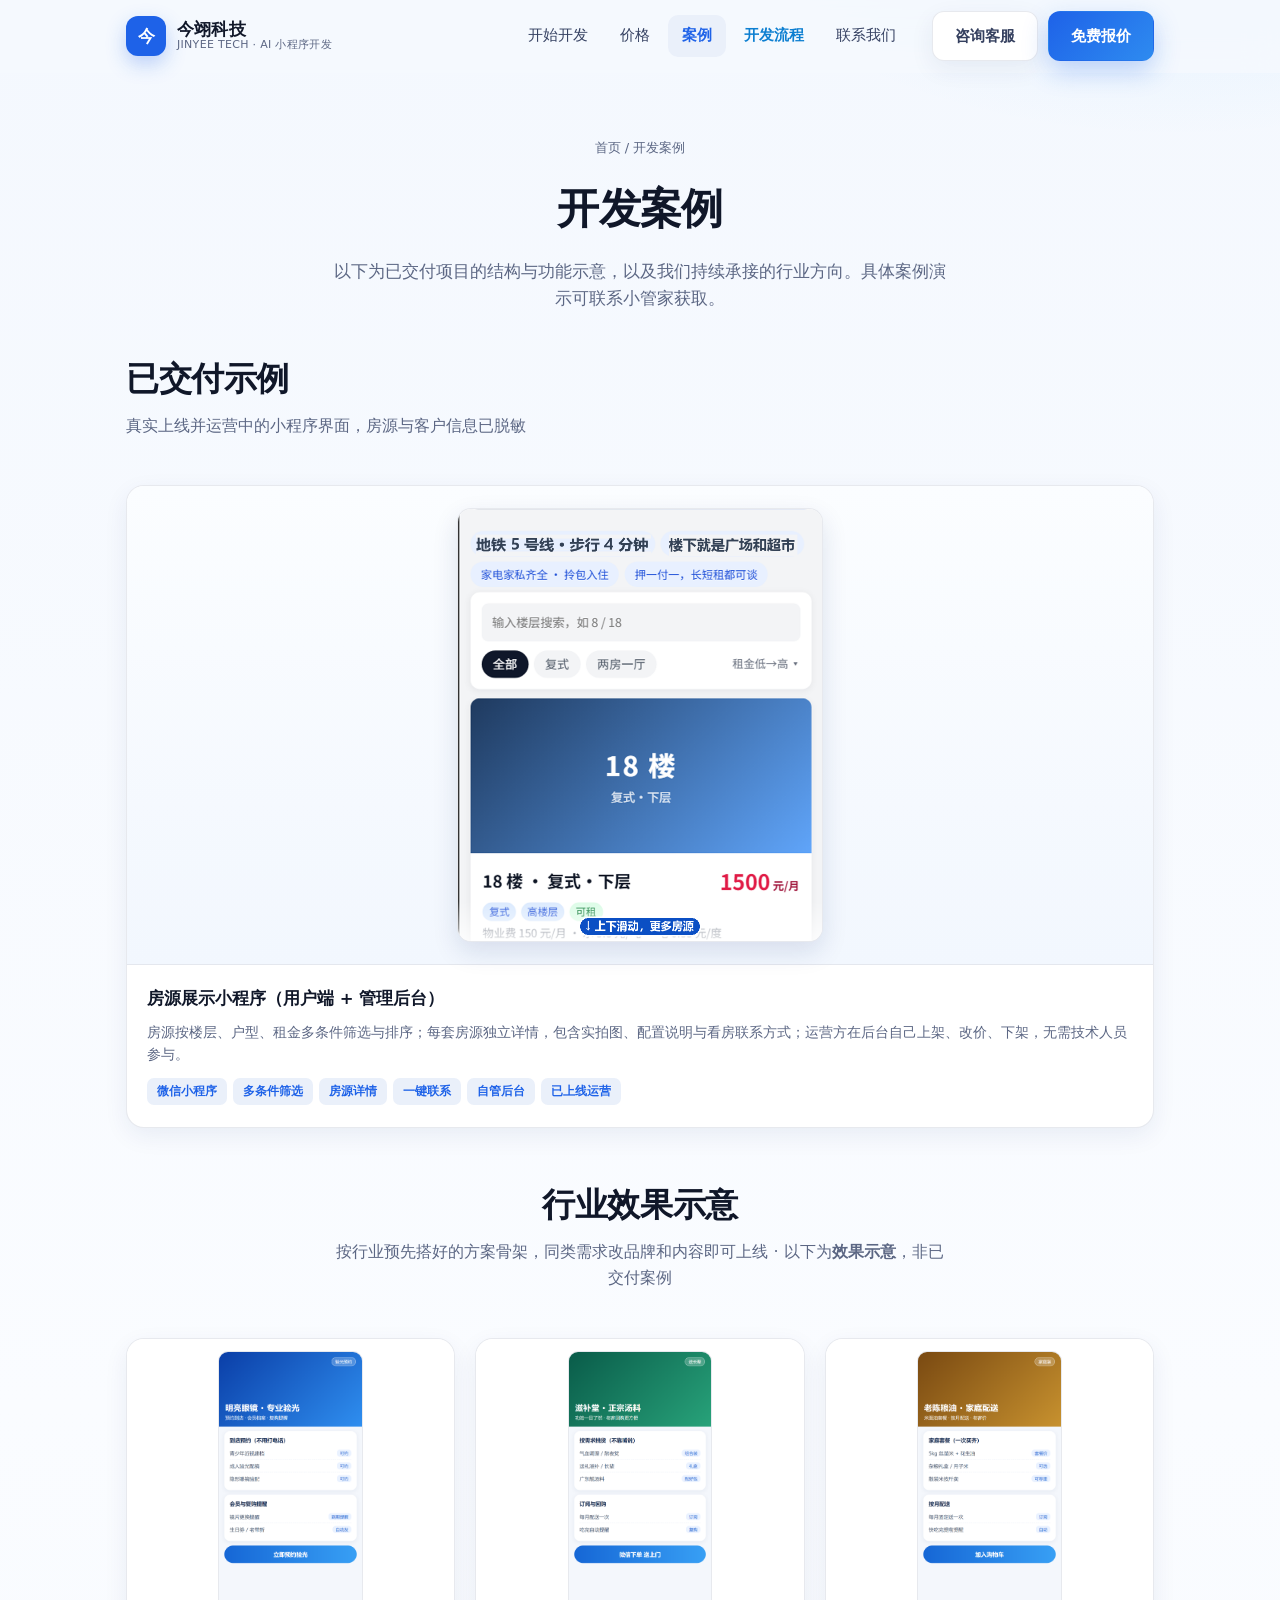
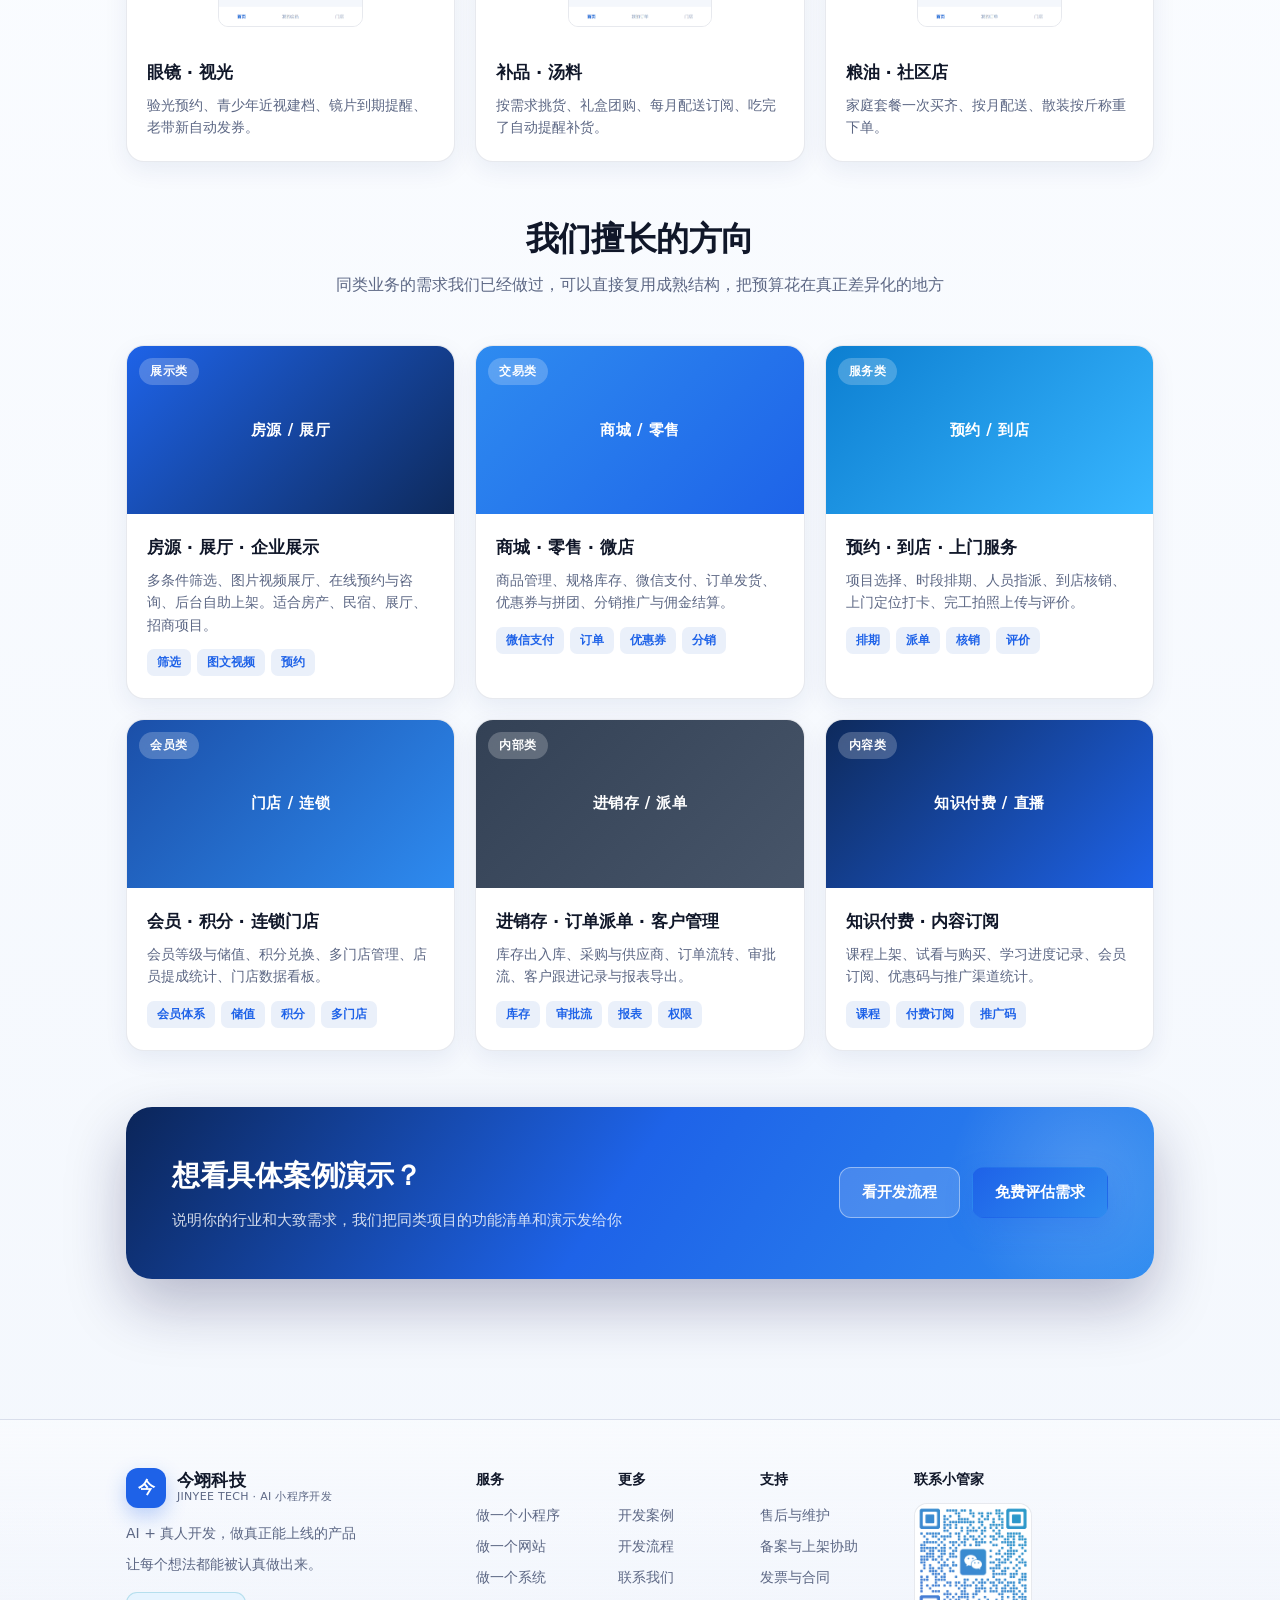
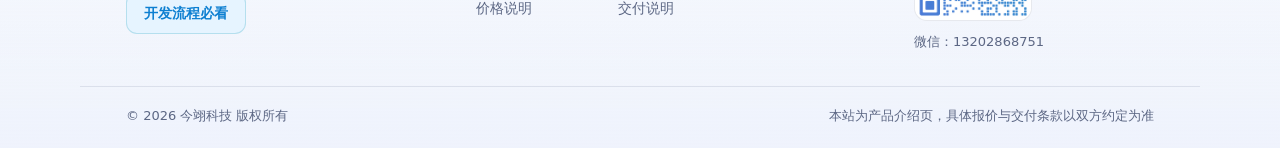
==== commit 1a6ef542: "Add WeChat QR, real AI brand icons, PPT logo color, house case; drop grocery case" ====
--- a/cases.html
+++ b/cases.html
@@ -14,7 +14,7 @@
   <div class="container header-inner">
     <a class="brand" href="index.html">
       <span class="brand-mark">今</span>
-      <span class="brand-text"><strong>今翊科技</strong><em>AI 赋能开发 · 十年技术团队</em></span>
+      <span class="brand-text"><strong>今翊科技</strong><em>JINYEE TECH · AI 小程序开发</em></span>
     </a>
     <nav class="nav" id="mainNav">
       <a href="index.html">开始开发</a>
@@ -44,22 +44,20 @@
   <div class="container">
     <div class="section-head left reveal">
       <h2>已交付示例</h2>
-      <p>真实上线的小程序界面截图，客户与订单信息已脱敏</p>
+      <p>真实上线并运营中的小程序界面，房源与客户信息已脱敏</p>
     </div>
 
     <div class="case-grid" style="grid-template-columns:1fr">
       <div class="case-card reveal">
         <div class="shot-row">
-          <img src="assets/img/case-grocery-order.png" alt="社区生鲜代买小程序 · 今日菜场首页">
-          <img src="assets/img/case-grocery-cart.png" alt="社区生鲜代买小程序 · 确认下单页">
-          <img src="assets/img/case-grocery-admin_safe.png" alt="社区生鲜代买小程序 · 经营后台（订单信息已脱敏）">
-        </div>
-        <div class="case-body">
-          <h3>社区生鲜代买小程序（用户端 + 经营后台）</h3>
-          <p>面向公寓住户的「楼下菜场代买」：8 个分类按斤下单、每天 15:00 截单倒计时、晚上送到家门口或楼下自提。店家后台可以一键复制采购单和派送单，每斤加价、截单时间、配送费都能自己改，改完立刻生效。</p>
+          <img src="assets/img/case-house-list.png" alt="房源展示小程序 · 房源列表页（已脱敏）">
+        </div>
+        <div class="case-body">
+          <h3>房源展示小程序（用户端 + 管理后台）</h3>
+          <p>房源按楼层、户型、租金多条件筛选与排序；每套房源独立详情，包含实拍图、配置说明与看房联系方式；运营方在后台自己上架、改价、下架，无需技术人员参与。</p>
           <div class="case-tags">
-            <span>微信小程序</span><span>按斤下单</span><span>截单倒计时</span>
-            <span>配送到门 / 自提</span><span>采购单 · 派送单</span><span>经营规则自定义</span>
+            <span>微信小程序</span><span>多条件筛选</span><span>房源详情</span>
+            <span>一键联系</span><span>自管后台</span><span>已上线运营</span>
           </div>
         </div>
       </div>
@@ -173,7 +171,7 @@
     <div class="footer-brand">
       <div class="brand">
         <span class="brand-mark">今</span>
-        <span class="brand-text"><strong>今翊科技</strong><em>AI 赋能开发 · 十年技术团队</em></span>
+        <span class="brand-text"><strong>今翊科技</strong><em>JINYEE TECH · AI 小程序开发</em></span>
       </div>
       <p>AI + 真人开发，做真正能上线的产品</p>
       <p class="footer-desc">让每个想法都能被认真做出来。</p>
@@ -203,7 +201,7 @@
     </div>
     <div class="footer-cs">
       <h4>联系小管家</h4>
-      <div class="footer-cs-qr">二维码位<br><small>待替换</small></div>
+      <div class="footer-cs-qr"><img src="assets/img/qrcode.png" alt="微信扫码添加好友"></div>
       <p class="footer-cs-id">微信：<span id="footerWechat">13202868751</span></p>
     </div>
   </div>
--- a/assets/css/style.css
+++ b/assets/css/style.css
@@ -7,7 +7,7 @@
   --line: rgba(28, 42, 90, .10);
   --bg: #f6f8fd;
   --surface: #ffffff;
-  --brand: #1e63e8;
+  --brand: #1e62e8;
   --brand-deep: #0e2a5c;
   --brand-soft: #eaf0fa;
   --violet: #2e8bf0;
@@ -77,9 +77,9 @@
 .brand-mark {
   width: 40px; height: 40px; border-radius: 12px;
   display: grid; place-items: center;
-  background: linear-gradient(135deg, var(--brand), var(--violet));
+  background: #1e62e8;
   color: #fff; font-weight: 800; font-size: 17px;
-  box-shadow: 0 8px 20px rgba(30, 99, 232, .28);
+  box-shadow: 0 8px 20px rgba(30, 98, 232, .28);
   letter-spacing: -.5px;
 }
 .brand-text { display: flex; flex-direction: column; line-height: 1.15; }
@@ -598,3 +598,12 @@
   .mock-row { grid-template-columns: 1fr; }
   .mock-row .case-thumb-img { height: 300px; }
 }
+
+
+/* ================= 真实 AI 品牌图标 ================= */
+.brand-logo-img { background: #f4f8ff; border: 1px solid var(--line); padding: 9px; }
+.brand-logo-img img { width: 100%; height: 100%; object-fit: contain; display: block; }
+
+/* ================= 二维码图片 ================= */
+.footer-cs-qr:has(img), .qr-box:has(img) { padding: 0; background: #fff; border-color: var(--line); }
+.footer-cs-qr img, .qr-box img { width: 100%; height: 100%; object-fit: contain; display: block; border-radius: inherit; }
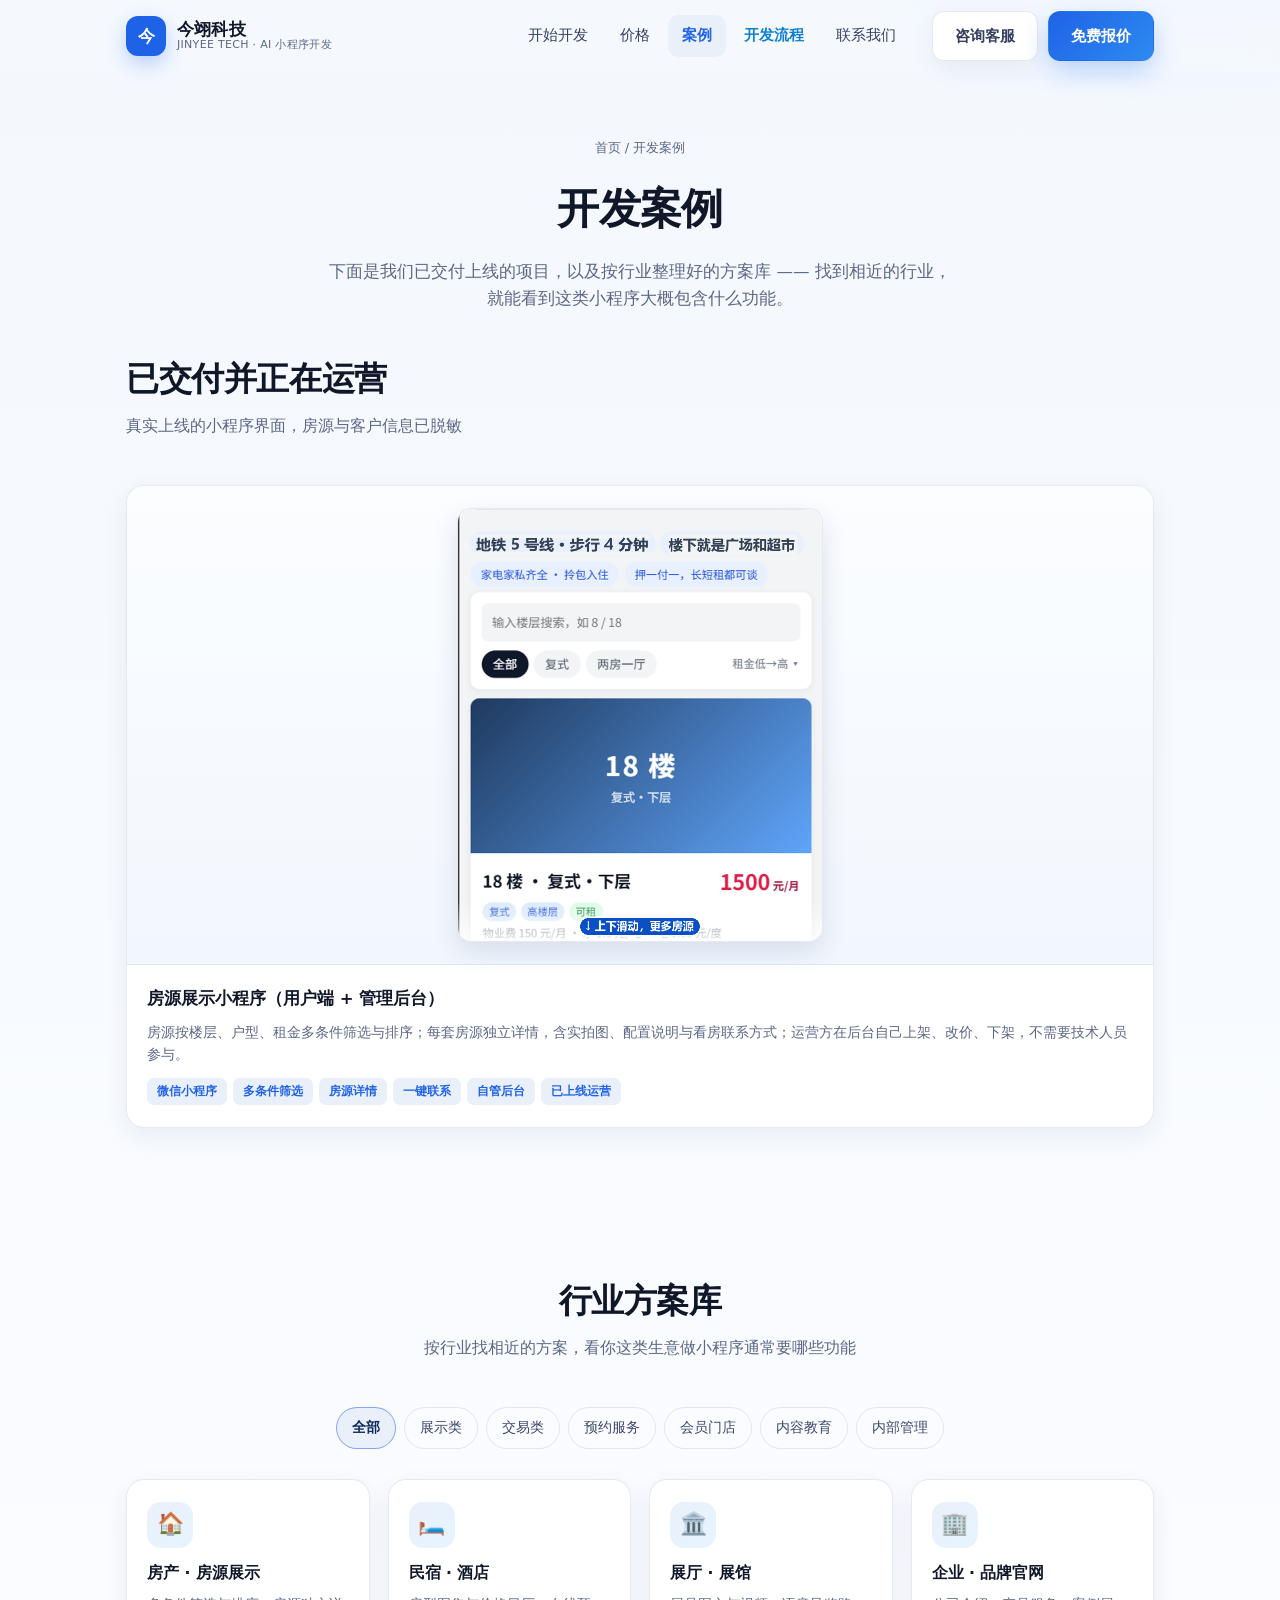
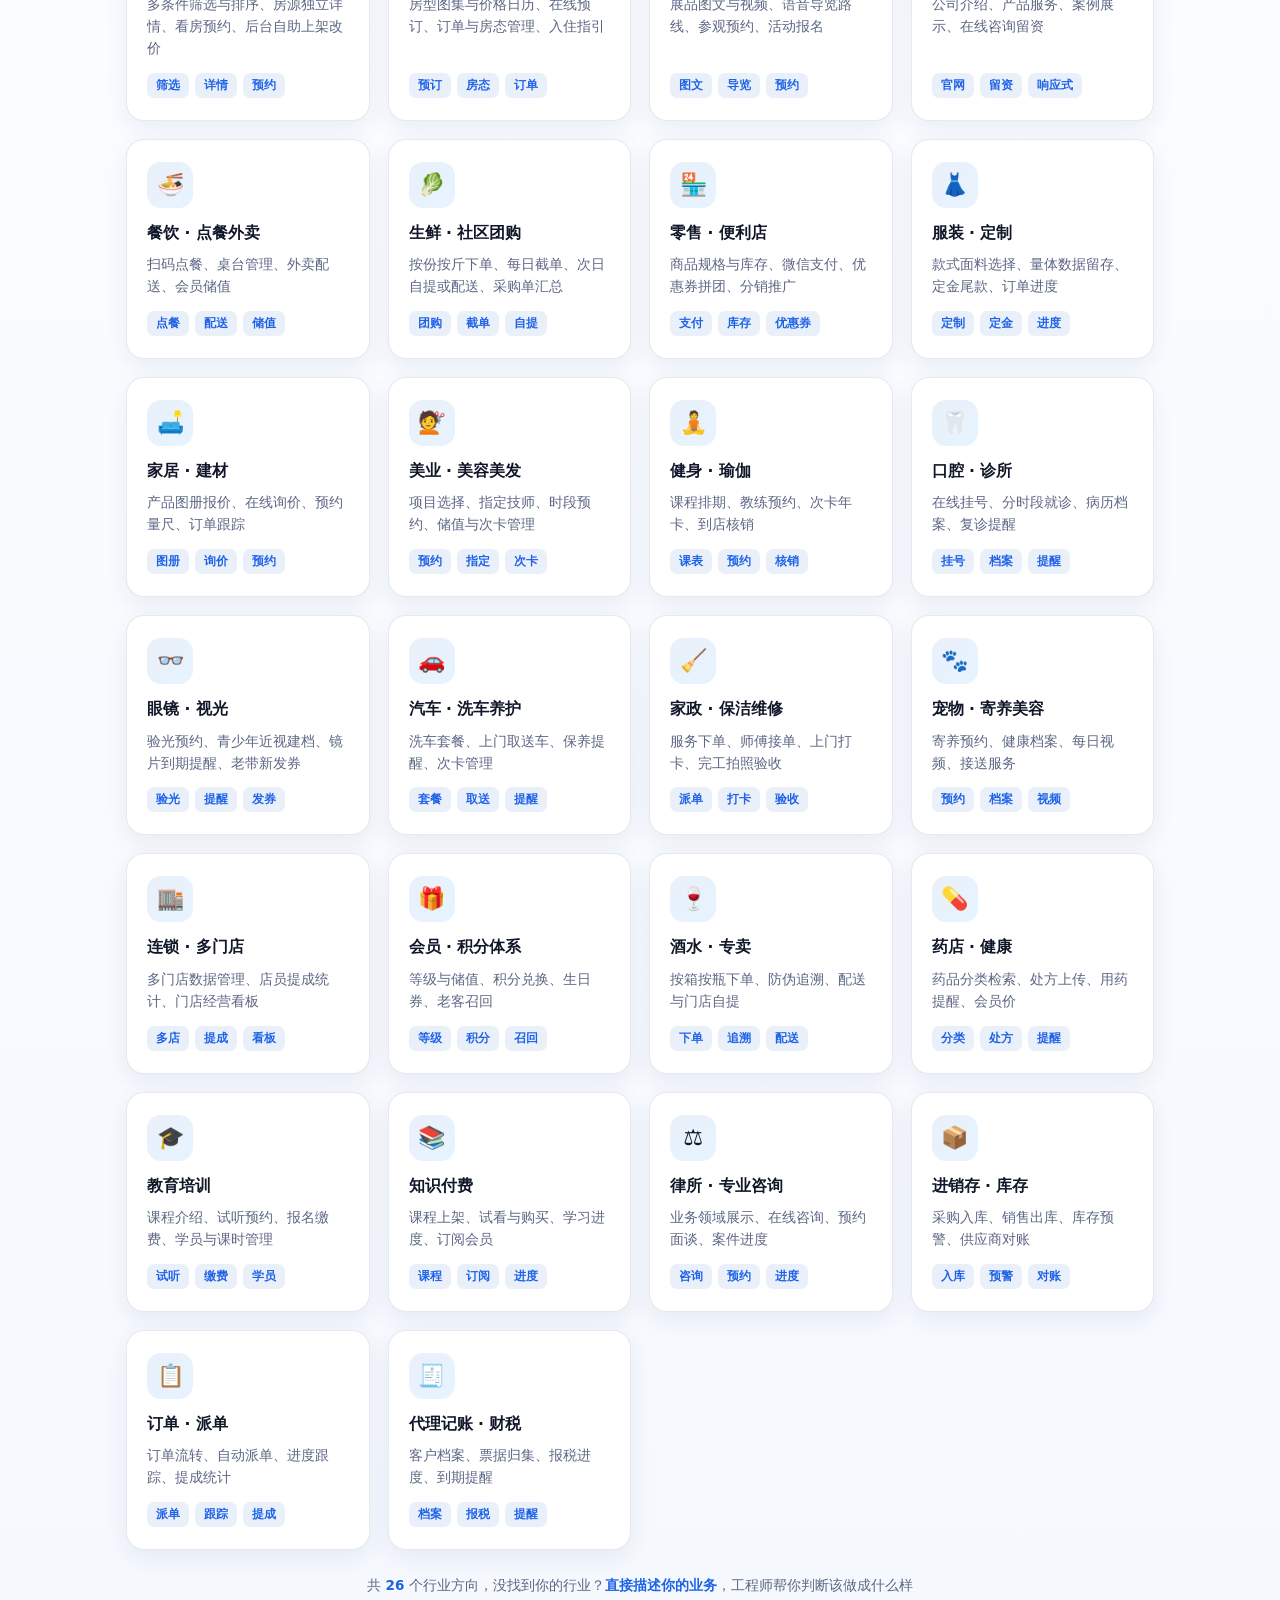
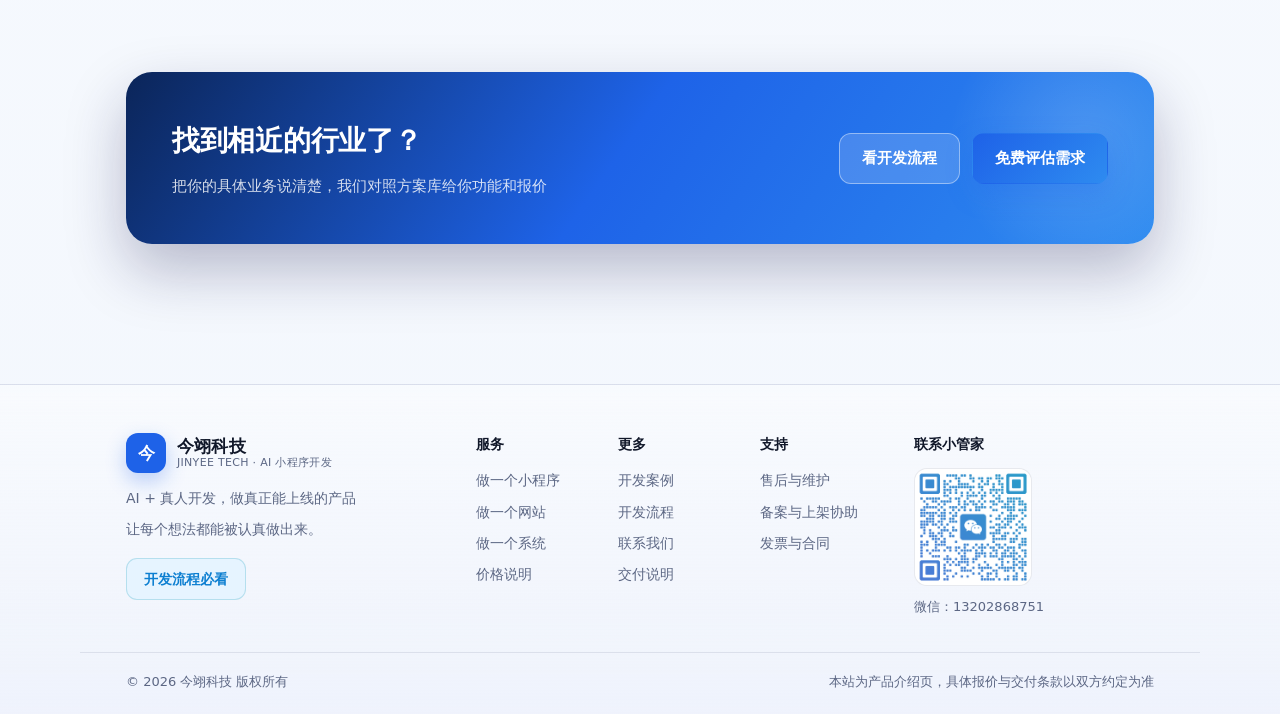
==== commit b0037d6f: "Rebuild cases page as filterable industry solution library (26 industries)" ====
--- a/cases.html
+++ b/cases.html
@@ -36,15 +36,15 @@
   <div class="container">
     <div class="breadcrumb"><a href="index.html">首页</a> / 开发案例</div>
     <h1>开发案例</h1>
-    <p>以下为已交付项目的结构与功能示意，以及我们持续承接的行业方向。具体案例演示可联系小管家获取。</p>
+    <p>下面是我们已交付上线的项目，以及按行业整理好的方案库 —— 找到相近的行业，就能看到这类小程序大概包含什么功能。</p>
   </div>
 </section>
 
 <section class="section" style="padding-top:12px">
   <div class="container">
     <div class="section-head left reveal">
-      <h2>已交付示例</h2>
-      <p>真实上线并运营中的小程序界面，房源与客户信息已脱敏</p>
+      <h2>已交付并正在运营</h2>
+      <p>真实上线的小程序界面，房源与客户信息已脱敏</p>
     </div>
 
     <div class="case-grid" style="grid-template-columns:1fr">
@@ -54,7 +54,7 @@
         </div>
         <div class="case-body">
           <h3>房源展示小程序（用户端 + 管理后台）</h3>
-          <p>房源按楼层、户型、租金多条件筛选与排序；每套房源独立详情，包含实拍图、配置说明与看房联系方式；运营方在后台自己上架、改价、下架，无需技术人员参与。</p>
+          <p>房源按楼层、户型、租金多条件筛选与排序；每套房源独立详情，含实拍图、配置说明与看房联系方式；运营方在后台自己上架、改价、下架，不需要技术人员参与。</p>
           <div class="case-tags">
             <span>微信小程序</span><span>多条件筛选</span><span>房源详情</span>
             <span>一键联系</span><span>自管后台</span><span>已上线运营</span>
@@ -62,100 +62,189 @@
         </div>
       </div>
     </div>
-
-    <div class="section-head reveal" style="margin-top:56px">
-      <h2>行业效果示意</h2>
-      <p>按行业预先搭好的方案骨架，同类需求改品牌和内容即可上线 · 以下为<strong>效果示意</strong>，非已交付案例</p>
-    </div>
-    <div class="mock-row">
-      <div class="case-card reveal">
-        <div class="case-thumb-img"><img src="assets/img/mock-glasses.png" alt="眼镜店小程序效果示意"></div>
-        <div class="case-body">
-          <h3>眼镜 · 视光</h3>
-          <p>验光预约、青少年近视建档、镜片到期提醒、老带新自动发券。</p>
-        </div>
-      </div>
-      <div class="case-card reveal">
-        <div class="case-thumb-img"><img src="assets/img/mock-tonic.png" alt="补品汤料店小程序效果示意"></div>
-        <div class="case-body">
-          <h3>补品 · 汤料</h3>
-          <p>按需求挑货、礼盒团购、每月配送订阅、吃完了自动提醒补货。</p>
-        </div>
-      </div>
-      <div class="case-card reveal">
-        <div class="case-thumb-img"><img src="assets/img/mock-grain.png" alt="粮油店小程序效果示意"></div>
-        <div class="case-body">
-          <h3>粮油 · 社区店</h3>
-          <p>家庭套餐一次买齐、按月配送、散装按斤称重下单。</p>
-        </div>
-      </div>
-    </div>
-
-    <div class="section-head reveal" style="margin-top:56px">
-      <h2>我们擅长的方向</h2>
-      <p>同类业务的需求我们已经做过，可以直接复用成熟结构，把预算花在真正差异化的地方</p>
-    </div>
-
-    <div class="case-grid">
-      <div class="case-card reveal">
-        <div class="case-thumb" style="background:linear-gradient(135deg,#1e63e8,#0e2a5c)"><span class="tag">展示类</span>房源 / 展厅</div>
-        <div class="case-body">
-          <h3>房源 · 展厅 · 企业展示</h3>
-          <p>多条件筛选、图片视频展厅、在线预约与咨询、后台自助上架。适合房产、民宿、展厅、招商项目。</p>
-          <div class="case-tags"><span>筛选</span><span>图文视频</span><span>预约</span></div>
-        </div>
-      </div>
-
-      <div class="case-card reveal">
-        <div class="case-thumb" style="background:linear-gradient(135deg,#2e8bf0,#1e63e8)"><span class="tag">交易类</span>商城 / 零售</div>
-        <div class="case-body">
-          <h3>商城 · 零售 · 微店</h3>
-          <p>商品管理、规格库存、微信支付、订单发货、优惠券与拼团、分销推广与佣金结算。</p>
-          <div class="case-tags"><span>微信支付</span><span>订单</span><span>优惠券</span><span>分销</span></div>
-        </div>
-      </div>
-
-      <div class="case-card reveal">
-        <div class="case-thumb" style="background:linear-gradient(135deg,#0d7fd1,#38b6ff)"><span class="tag">服务类</span>预约 / 到店</div>
-        <div class="case-body">
-          <h3>预约 · 到店 · 上门服务</h3>
-          <p>项目选择、时段排期、人员指派、到店核销、上门定位打卡、完工拍照上传与评价。</p>
-          <div class="case-tags"><span>排期</span><span>派单</span><span>核销</span><span>评价</span></div>
-        </div>
-      </div>
-
-      <div class="case-card reveal">
-        <div class="case-thumb" style="background:linear-gradient(135deg,#1b4fa8,#2e8bf0)"><span class="tag">会员类</span>门店 / 连锁</div>
-        <div class="case-body">
-          <h3>会员 · 积分 · 连锁门店</h3>
-          <p>会员等级与储值、积分兑换、多门店管理、店员提成统计、门店数据看板。</p>
-          <div class="case-tags"><span>会员体系</span><span>储值</span><span>积分</span><span>多门店</span></div>
-        </div>
-      </div>
-
-      <div class="case-card reveal">
-        <div class="case-thumb" style="background:linear-gradient(135deg,#334155,#475569)"><span class="tag">内部类</span>进销存 / 派单</div>
-        <div class="case-body">
-          <h3>进销存 · 订单派单 · 客户管理</h3>
-          <p>库存出入库、采购与供应商、订单流转、审批流、客户跟进记录与报表导出。</p>
-          <div class="case-tags"><span>库存</span><span>审批流</span><span>报表</span><span>权限</span></div>
-        </div>
-      </div>
-
-      <div class="case-card reveal">
-        <div class="case-thumb" style="background:linear-gradient(135deg,#0e2a5c,#1e63e8)"><span class="tag">内容类</span>知识付费 / 直播</div>
-        <div class="case-body">
-          <h3>知识付费 · 内容订阅</h3>
-          <p>课程上架、试看与购买、学习进度记录、会员订阅、优惠码与推广渠道统计。</p>
-          <div class="case-tags"><span>课程</span><span>付费订阅</span><span>推广码</span></div>
-        </div>
-      </div>
-    </div>
-
-    <div class="cta-band reveal" style="margin-top:56px">
+  </div>
+</section>
+
+<section class="section">
+  <div class="container">
+    <div class="section-head reveal">
+      <h2>行业方案库</h2>
+      <p>按行业找相近的方案，看你这类生意做小程序通常要哪些功能</p>
+    </div>
+
+    <div class="chip-row filter-row" id="industryFilter">
+      <button type="button" class="chip active" data-filter="all">全部</button><button type="button" class="chip" data-filter="show">展示类</button><button type="button" class="chip" data-filter="trade">交易类</button><button type="button" class="chip" data-filter="book">预约服务</button><button type="button" class="chip" data-filter="member">会员门店</button><button type="button" class="chip" data-filter="content">内容教育</button><button type="button" class="chip" data-filter="internal">内部管理</button>
+    </div>
+
+    <div class="industry-grid" id="industryGrid">
+      <div class="industry-card reveal" data-cat="show">
+        <div class="ind-icon">🏠</div>
+        <h3>房产 · 房源展示</h3>
+        <p>多条件筛选与排序、房源独立详情、看房预约、后台自助上架改价</p>
+        <div class="ind-tags"><span>筛选</span><span>详情</span><span>预约</span></div>
+      </div>
+      <div class="industry-card reveal" data-cat="show">
+        <div class="ind-icon">🛏️</div>
+        <h3>民宿 · 酒店</h3>
+        <p>房型图集与价格日历、在线预订、订单与房态管理、入住指引</p>
+        <div class="ind-tags"><span>预订</span><span>房态</span><span>订单</span></div>
+      </div>
+      <div class="industry-card reveal" data-cat="show">
+        <div class="ind-icon">🏛️</div>
+        <h3>展厅 · 展馆</h3>
+        <p>展品图文与视频、语音导览路线、参观预约、活动报名</p>
+        <div class="ind-tags"><span>图文</span><span>导览</span><span>预约</span></div>
+      </div>
+      <div class="industry-card reveal" data-cat="show">
+        <div class="ind-icon">🏢</div>
+        <h3>企业 · 品牌官网</h3>
+        <p>公司介绍、产品服务、案例展示、在线咨询留资</p>
+        <div class="ind-tags"><span>官网</span><span>留资</span><span>响应式</span></div>
+      </div>
+      <div class="industry-card reveal" data-cat="trade">
+        <div class="ind-icon">🍜</div>
+        <h3>餐饮 · 点餐外卖</h3>
+        <p>扫码点餐、桌台管理、外卖配送、会员储值</p>
+        <div class="ind-tags"><span>点餐</span><span>配送</span><span>储值</span></div>
+      </div>
+      <div class="industry-card reveal" data-cat="trade">
+        <div class="ind-icon">🥬</div>
+        <h3>生鲜 · 社区团购</h3>
+        <p>按份按斤下单、每日截单、次日自提或配送、采购单汇总</p>
+        <div class="ind-tags"><span>团购</span><span>截单</span><span>自提</span></div>
+      </div>
+      <div class="industry-card reveal" data-cat="trade">
+        <div class="ind-icon">🏪</div>
+        <h3>零售 · 便利店</h3>
+        <p>商品规格与库存、微信支付、优惠券拼团、分销推广</p>
+        <div class="ind-tags"><span>支付</span><span>库存</span><span>优惠券</span></div>
+      </div>
+      <div class="industry-card reveal" data-cat="trade">
+        <div class="ind-icon">👗</div>
+        <h3>服装 · 定制</h3>
+        <p>款式面料选择、量体数据留存、定金尾款、订单进度</p>
+        <div class="ind-tags"><span>定制</span><span>定金</span><span>进度</span></div>
+      </div>
+      <div class="industry-card reveal" data-cat="trade">
+        <div class="ind-icon">🛋️</div>
+        <h3>家居 · 建材</h3>
+        <p>产品图册报价、在线询价、预约量尺、订单跟踪</p>
+        <div class="ind-tags"><span>图册</span><span>询价</span><span>预约</span></div>
+      </div>
+      <div class="industry-card reveal" data-cat="book">
+        <div class="ind-icon">💇</div>
+        <h3>美业 · 美容美发</h3>
+        <p>项目选择、指定技师、时段预约、储值与次卡管理</p>
+        <div class="ind-tags"><span>预约</span><span>指定</span><span>次卡</span></div>
+      </div>
+      <div class="industry-card reveal" data-cat="book">
+        <div class="ind-icon">🧘</div>
+        <h3>健身 · 瑜伽</h3>
+        <p>课程排期、教练预约、次卡年卡、到店核销</p>
+        <div class="ind-tags"><span>课表</span><span>预约</span><span>核销</span></div>
+      </div>
+      <div class="industry-card reveal" data-cat="book">
+        <div class="ind-icon">🦷</div>
+        <h3>口腔 · 诊所</h3>
+        <p>在线挂号、分时段就诊、病历档案、复诊提醒</p>
+        <div class="ind-tags"><span>挂号</span><span>档案</span><span>提醒</span></div>
+      </div>
+      <div class="industry-card reveal" data-cat="book">
+        <div class="ind-icon">👓</div>
+        <h3>眼镜 · 视光</h3>
+        <p>验光预约、青少年近视建档、镜片到期提醒、老带新发券</p>
+        <div class="ind-tags"><span>验光</span><span>提醒</span><span>发券</span></div>
+      </div>
+      <div class="industry-card reveal" data-cat="book">
+        <div class="ind-icon">🚗</div>
+        <h3>汽车 · 洗车养护</h3>
+        <p>洗车套餐、上门取送车、保养提醒、次卡管理</p>
+        <div class="ind-tags"><span>套餐</span><span>取送</span><span>提醒</span></div>
+      </div>
+      <div class="industry-card reveal" data-cat="book">
+        <div class="ind-icon">🧹</div>
+        <h3>家政 · 保洁维修</h3>
+        <p>服务下单、师傅接单、上门打卡、完工拍照验收</p>
+        <div class="ind-tags"><span>派单</span><span>打卡</span><span>验收</span></div>
+      </div>
+      <div class="industry-card reveal" data-cat="book">
+        <div class="ind-icon">🐾</div>
+        <h3>宠物 · 寄养美容</h3>
+        <p>寄养预约、健康档案、每日视频、接送服务</p>
+        <div class="ind-tags"><span>预约</span><span>档案</span><span>视频</span></div>
+      </div>
+      <div class="industry-card reveal" data-cat="member">
+        <div class="ind-icon">🏬</div>
+        <h3>连锁 · 多门店</h3>
+        <p>多门店数据管理、店员提成统计、门店经营看板</p>
+        <div class="ind-tags"><span>多店</span><span>提成</span><span>看板</span></div>
+      </div>
+      <div class="industry-card reveal" data-cat="member">
+        <div class="ind-icon">🎁</div>
+        <h3>会员 · 积分体系</h3>
+        <p>等级与储值、积分兑换、生日券、老客召回</p>
+        <div class="ind-tags"><span>等级</span><span>积分</span><span>召回</span></div>
+      </div>
+      <div class="industry-card reveal" data-cat="member">
+        <div class="ind-icon">🍷</div>
+        <h3>酒水 · 专卖</h3>
+        <p>按箱按瓶下单、防伪追溯、配送与门店自提</p>
+        <div class="ind-tags"><span>下单</span><span>追溯</span><span>配送</span></div>
+      </div>
+      <div class="industry-card reveal" data-cat="member">
+        <div class="ind-icon">💊</div>
+        <h3>药店 · 健康</h3>
+        <p>药品分类检索、处方上传、用药提醒、会员价</p>
+        <div class="ind-tags"><span>分类</span><span>处方</span><span>提醒</span></div>
+      </div>
+      <div class="industry-card reveal" data-cat="content">
+        <div class="ind-icon">🎓</div>
+        <h3>教育培训</h3>
+        <p>课程介绍、试听预约、报名缴费、学员与课时管理</p>
+        <div class="ind-tags"><span>试听</span><span>缴费</span><span>学员</span></div>
+      </div>
+      <div class="industry-card reveal" data-cat="content">
+        <div class="ind-icon">📚</div>
+        <h3>知识付费</h3>
+        <p>课程上架、试看与购买、学习进度、订阅会员</p>
+        <div class="ind-tags"><span>课程</span><span>订阅</span><span>进度</span></div>
+      </div>
+      <div class="industry-card reveal" data-cat="content">
+        <div class="ind-icon">⚖️</div>
+        <h3>律所 · 专业咨询</h3>
+        <p>业务领域展示、在线咨询、预约面谈、案件进度</p>
+        <div class="ind-tags"><span>咨询</span><span>预约</span><span>进度</span></div>
+      </div>
+      <div class="industry-card reveal" data-cat="internal">
+        <div class="ind-icon">📦</div>
+        <h3>进销存 · 库存</h3>
+        <p>采购入库、销售出库、库存预警、供应商对账</p>
+        <div class="ind-tags"><span>入库</span><span>预警</span><span>对账</span></div>
+      </div>
+      <div class="industry-card reveal" data-cat="internal">
+        <div class="ind-icon">📋</div>
+        <h3>订单 · 派单</h3>
+        <p>订单流转、自动派单、进度跟踪、提成统计</p>
+        <div class="ind-tags"><span>派单</span><span>跟踪</span><span>提成</span></div>
+      </div>
+      <div class="industry-card reveal" data-cat="internal">
+        <div class="ind-icon">🧾</div>
+        <h3>代理记账 · 财税</h3>
+        <p>客户档案、票据归集、报税进度、到期提醒</p>
+        <div class="ind-tags"><span>档案</span><span>报税</span><span>提醒</span></div>
+      </div>
+    </div>
+
+    <p class="industry-count" id="industryCount">共 <strong>26</strong> 个行业方向，没找到你的行业？<a href="index.html#studio" style="color:var(--brand);font-weight:700">直接描述你的业务</a>，工程师帮你判断该做成什么样</p>
+  </div>
+</section>
+
+<section class="section" style="padding-top:0">
+  <div class="container">
+    <div class="cta-band reveal">
       <div>
-        <h2>想看具体案例演示？</h2>
-        <p>说明你的行业和大致需求，我们把同类项目的功能清单和演示发给你</p>
+        <h2>找到相近的行业了？</h2>
+        <p>把你的具体业务说清楚，我们对照方案库给你功能和报价</p>
       </div>
       <div class="cta-band-actions">
         <a class="btn btn-guide-light" href="guide.html">看开发流程</a>
--- a/assets/css/style.css
+++ b/assets/css/style.css
@@ -538,6 +538,16 @@
   .header-actions .btn-ghost { display: none; }
   .contact-grid { grid-template-columns: 1fr; }
 }
+@media (max-width: 860px) {
+  .brand-text em { font-size: 10.5px; }
+  .brand { flex-shrink: 1; min-width: 0; }
+  .brand-text { min-width: 0; }
+  .brand-text strong { white-space: nowrap; }
+}
+@media (max-width: 480px) {
+  .brand-text em { display: none; }   /* 小屏只留公司名，避免导航条溢出 */
+}
+
 @media (max-width: 640px) {
   body { font-size: 15px; }
   .studio { padding: 16px; }
@@ -607,3 +617,35 @@
 /* ================= 二维码图片 ================= */
 .footer-cs-qr:has(img), .qr-box:has(img) { padding: 0; background: #fff; border-color: var(--line); }
 .footer-cs-qr img, .qr-box img { width: 100%; height: 100%; object-fit: contain; display: block; border-radius: inherit; }
+
+
+/* ================= 行业方案库 ================= */
+.filter-row { justify-content: center; margin-bottom: 30px; }
+.industry-grid { display: grid; grid-template-columns: repeat(4, 1fr); gap: 18px; }
+.industry-card {
+  background: var(--surface); border: 1px solid var(--line); border-radius: var(--radius);
+  padding: 22px 20px; box-shadow: var(--shadow-sm); display: flex; flex-direction: column;
+  transition: transform .2s, box-shadow .2s, border-color .2s;
+}
+.industry-card:hover { transform: translateY(-4px); box-shadow: var(--shadow); border-color: rgba(30, 98, 232, .28); }
+.ind-icon {
+  width: 46px; height: 46px; border-radius: 14px; display: grid; place-items: center;
+  font-size: 22px; margin-bottom: 13px;
+  background: linear-gradient(135deg, var(--brand-soft), var(--accent-soft));
+}
+.industry-card h3 { font-size: 15.5px; font-weight: 800; margin-bottom: 8px; }
+.industry-card p { font-size: 13.5px; color: var(--muted); line-height: 1.62; flex: 1; }
+.ind-tags { display: flex; flex-wrap: wrap; gap: 6px; margin-top: 13px; }
+.ind-tags span {
+  font-size: 11.5px; padding: 3px 9px; border-radius: 7px;
+  background: var(--brand-soft); color: var(--brand); font-weight: 600;
+}
+.industry-count { text-align: center; font-size: 13.5px; color: var(--muted); margin-top: 24px; }
+.industry-count strong { color: var(--brand); font-weight: 800; }
+
+@media (max-width: 1100px) { .industry-grid { grid-template-columns: repeat(3, 1fr); } }
+@media (max-width: 760px)  { .industry-grid { grid-template-columns: repeat(2, 1fr); } }
+@media (max-width: 520px)  { .industry-grid { grid-template-columns: 1fr; } }
+
+.ind-link { color: var(--brand); font-weight: 700; }
+.ind-link:hover { text-decoration: underline; }
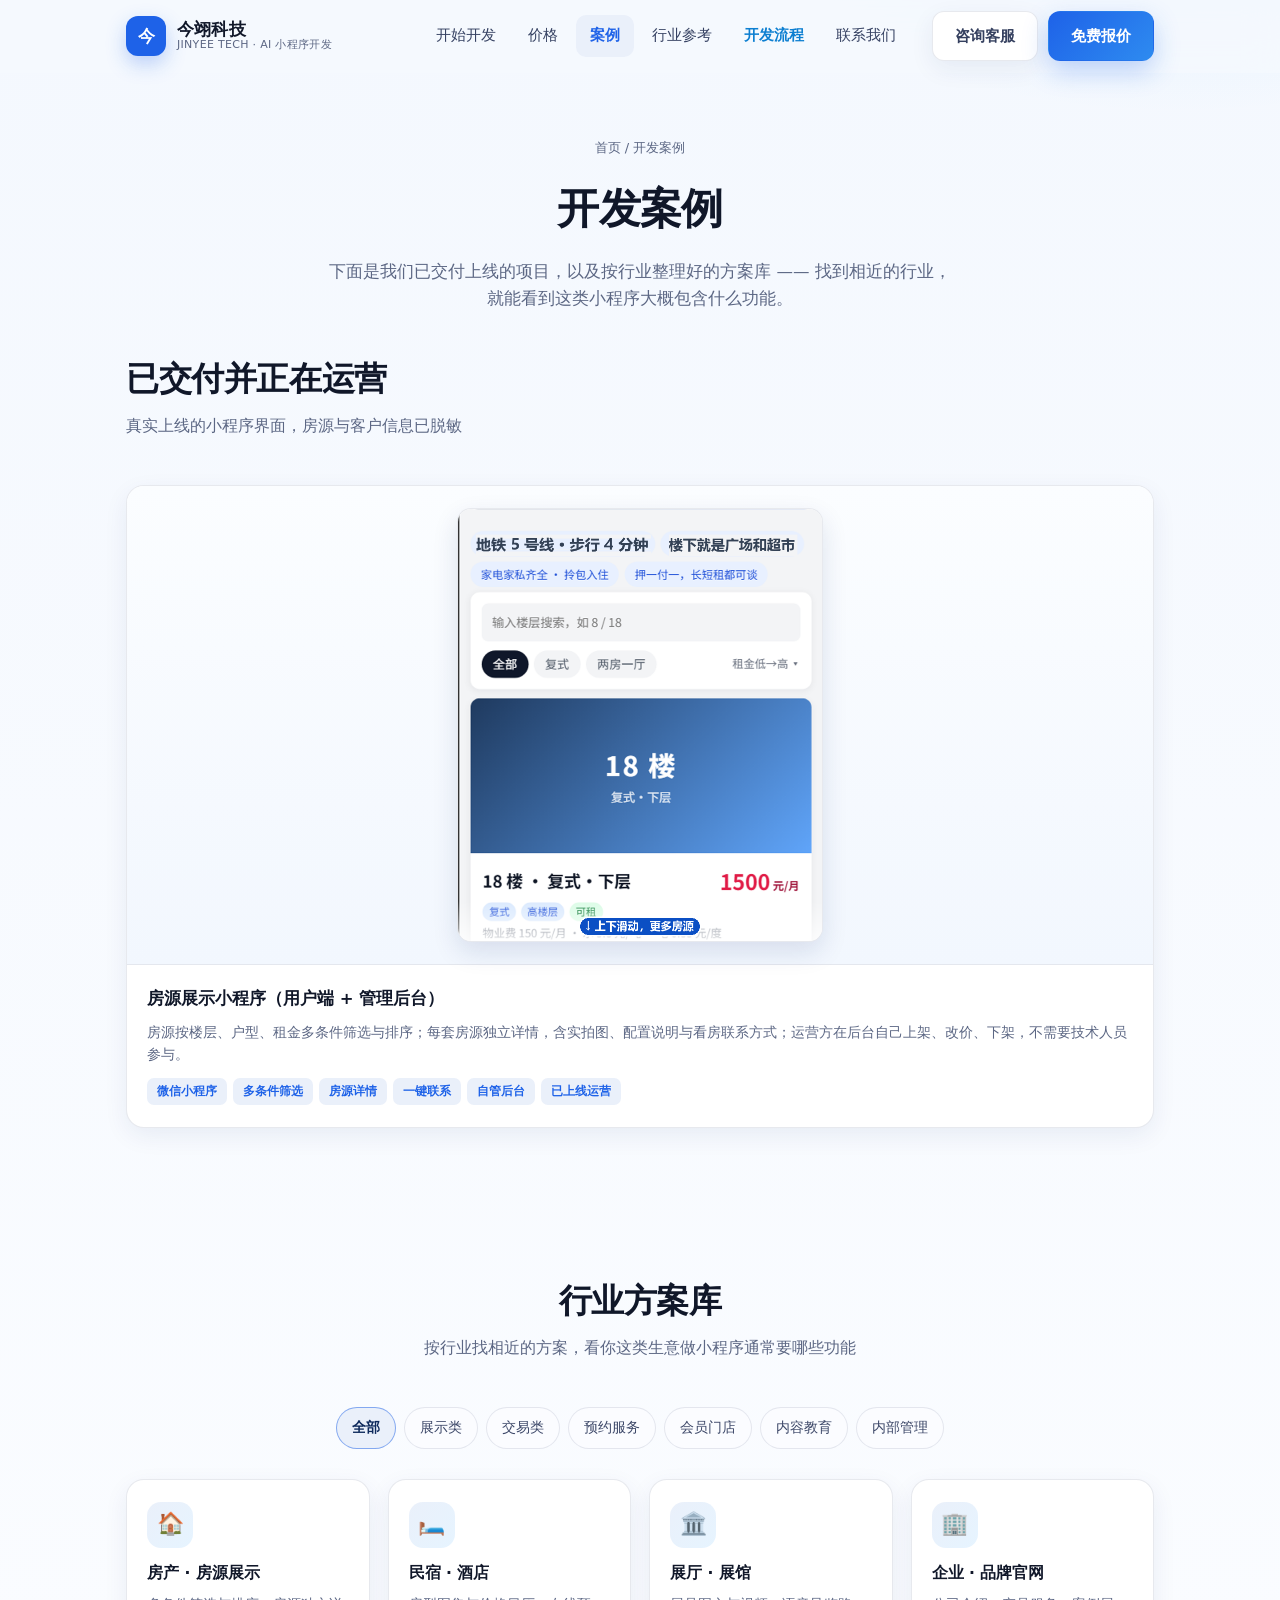
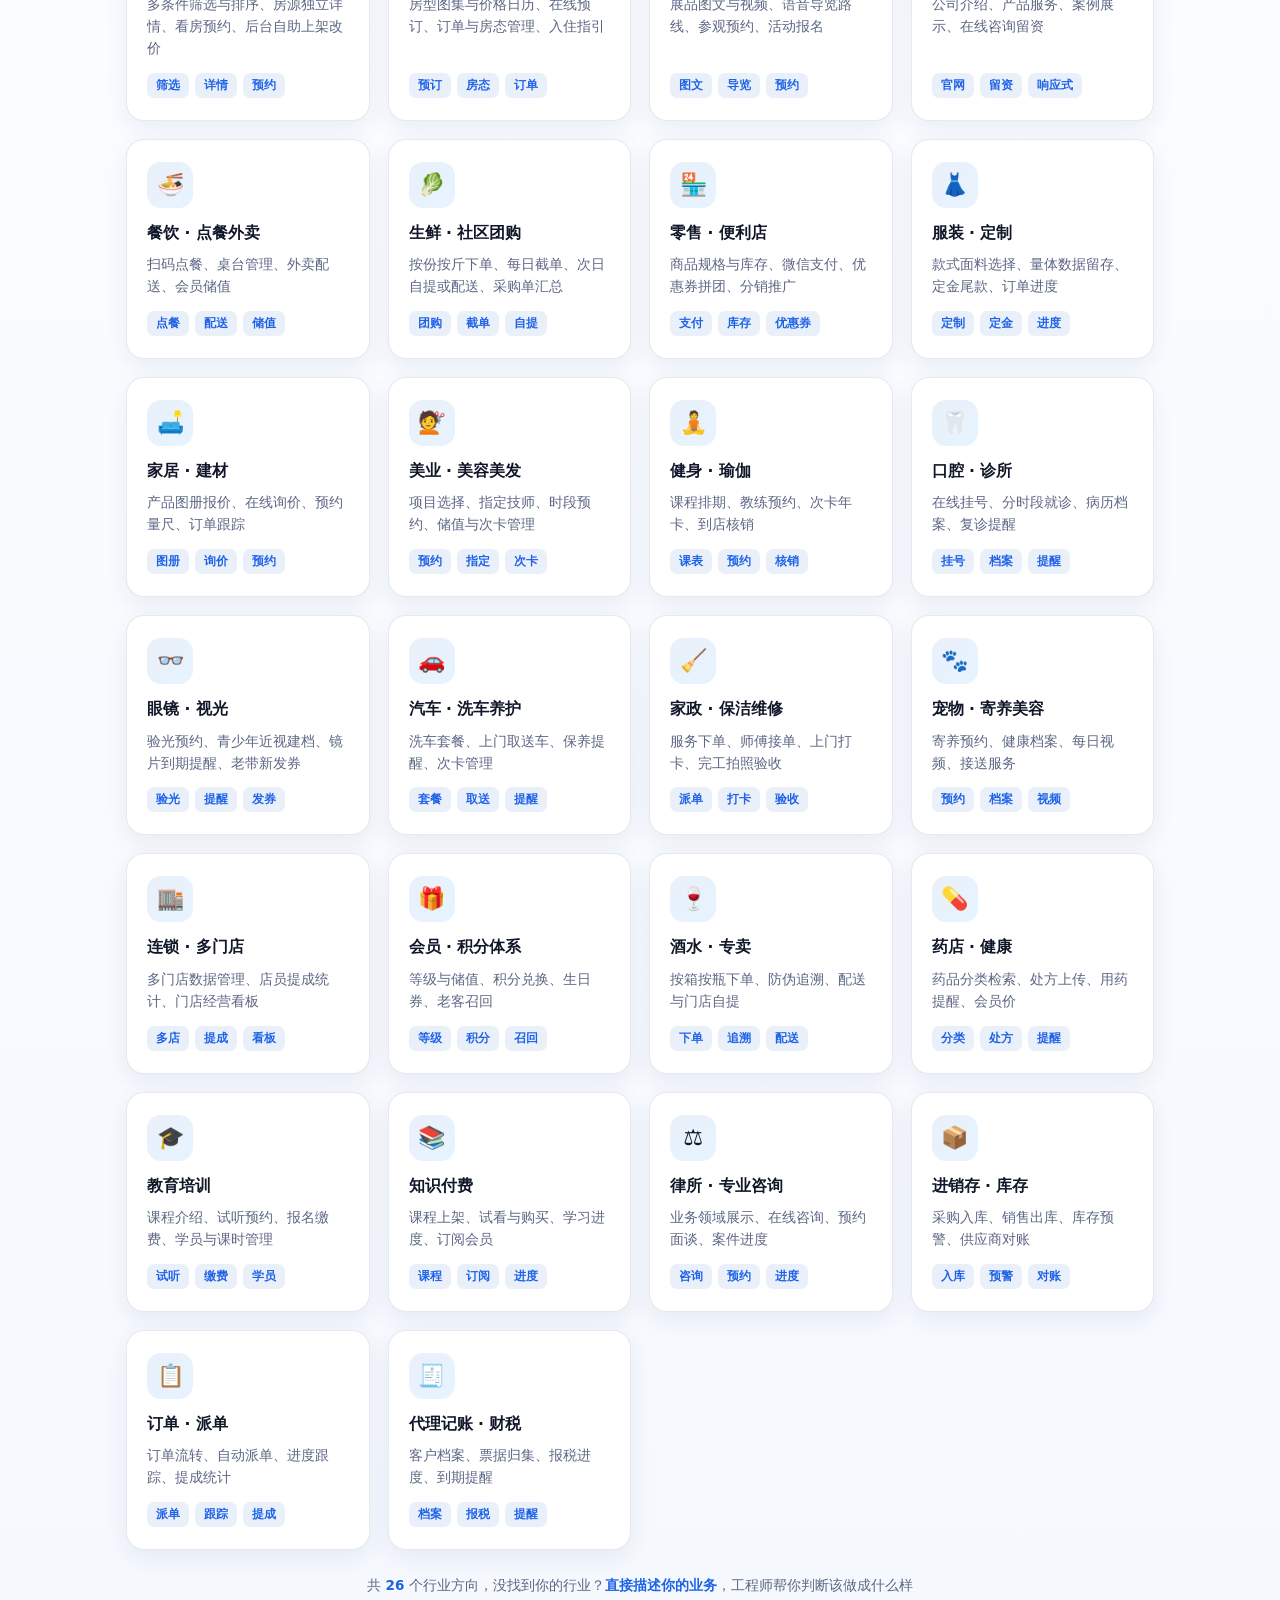
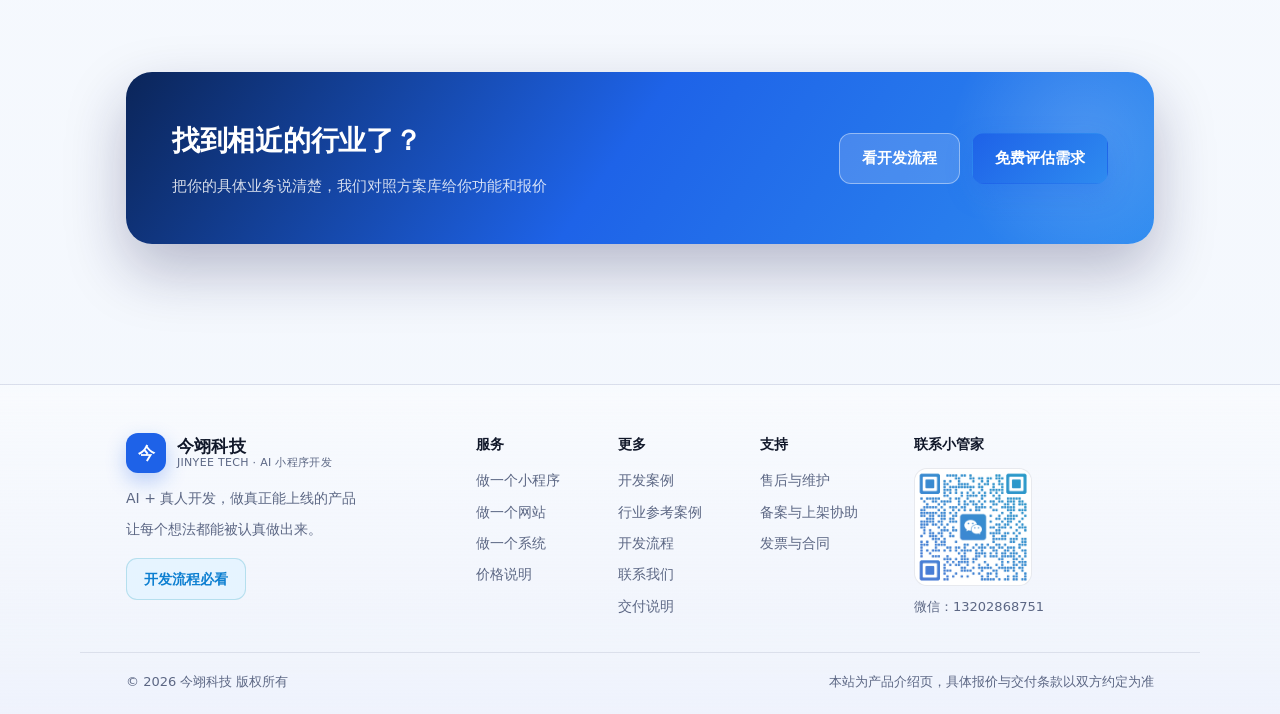
==== commit ac24ad8d: "Add industry reference library: 186 external cases, clearly attributed as reference only" ====
--- a/cases.html
+++ b/cases.html
@@ -20,6 +20,7 @@
       <a href="index.html">开始开发</a>
       <a href="pricing.html">价格</a>
       <a href="cases.html" class="active">案例</a>
+      <a href="reference.html">行业参考</a>
       <a href="guide.html" class="nav-guide">开发流程</a>
       <a href="contact.html">联系我们</a>
     </nav>
@@ -277,6 +278,7 @@
       <div class="footer-col">
         <h4>更多</h4>
         <a href="cases.html">开发案例</a>
+        <a href="reference.html">行业参考案例</a>
         <a href="guide.html">开发流程</a>
         <a href="contact.html">联系我们</a>
         <a href="index.html#process">交付说明</a>
--- a/assets/css/style.css
+++ b/assets/css/style.css
@@ -649,3 +649,59 @@
 
 .ind-link { color: var(--brand); font-weight: 700; }
 .ind-link:hover { text-decoration: underline; }
+
+
+/* ================= 行业参考案例页 ================= */
+.ref-note {
+  background: var(--gold-soft); border: 1px solid rgba(196,127,22,.26); border-radius: 14px;
+  padding: 15px 19px; font-size: 13.5px; color: #6b4a10; line-height: 1.7; margin-bottom: 26px;
+}
+.ref-note strong { color: #8a5c0d; }
+.ref-tools { margin-bottom: 26px; scroll-margin-top: 90px; }
+.ref-search { max-width: 480px; margin: 0 auto; }
+.ref-search input {
+  width: 100%; padding: 13px 20px; border-radius: 999px; border: 1px solid var(--line);
+  background: #fff; font-size: 15px; box-shadow: var(--shadow-sm); outline: none;
+  transition: border-color .2s, box-shadow .2s;
+}
+.ref-search input:focus { border-color: rgba(30,98,232,.5); box-shadow: 0 0 0 4px rgba(30,98,232,.1); }
+.ref-grid { display: grid; grid-template-columns: repeat(3, 1fr); gap: 20px; }
+.ref-card {
+  background: var(--surface); border: 1px solid var(--line); border-radius: var(--radius);
+  overflow: hidden; box-shadow: var(--shadow-sm); display: flex; flex-direction: column;
+  transition: transform .22s, box-shadow .22s, border-color .22s;
+}
+.ref-card:hover { transform: translateY(-4px); box-shadow: var(--shadow); border-color: rgba(30,98,232,.3); }
+.ref-cover { display: block; position: relative; aspect-ratio: 16 / 10; background: #eef2f9; overflow: hidden; }
+.ref-cover img { width: 100%; height: 100%; object-fit: cover; display: block; transition: transform .3s; }
+.ref-card:hover .ref-cover img { transform: scale(1.04); }
+.ref-open {
+  position: absolute; right: 10px; bottom: 10px; padding: 4px 11px; border-radius: 8px;
+  background: rgba(16,23,41,.72); color: #fff; font-size: 11.5px; font-weight: 600;
+  opacity: 0; transition: opacity .22s;
+}
+.ref-card:hover .ref-open { opacity: 1; }
+.ref-body { padding: 16px 18px 18px; flex: 1; display: flex; flex-direction: column; }
+.ref-card h3 { font-size: 15.5px; font-weight: 800; margin-bottom: 7px; }
+.ref-card p {
+  font-size: 12.8px; color: var(--muted); line-height: 1.6; margin: 0 0 12px;
+  display: -webkit-box; -webkit-line-clamp: 3; -webkit-box-orient: vertical; overflow: hidden;
+}
+.ref-tag {
+  display: inline-block; font-size: 11.5px; padding: 3px 10px; border-radius: 7px;
+  background: var(--brand-soft); color: var(--brand); font-weight: 600; align-self: flex-start; margin-top: auto;
+}
+.ref-empty { text-align: center; color: var(--muted); padding: 56px 0; font-size: 15px; }
+.ref-pager { display: flex; gap: 8px; justify-content: center; align-items: center; margin-top: 34px; flex-wrap: wrap; }
+.ref-pager button {
+  min-width: 42px; padding: 9px 14px; border-radius: 10px; border: 1px solid var(--line);
+  background: #fff; cursor: pointer; font-size: 14px; color: #35405f;
+  transition: background .18s, color .18s, border-color .18s;
+}
+.ref-pager button:hover:not(:disabled) { border-color: rgba(30,98,232,.4); color: var(--brand); }
+.ref-pager button.active { background: var(--brand); border-color: transparent; color: #fff; font-weight: 700; }
+.ref-pager button:disabled { opacity: .42; cursor: default; }
+.ref-dots { color: var(--muted); padding: 0 2px; }
+
+@media (max-width: 1024px) { .ref-grid { grid-template-columns: repeat(2, 1fr); } }
+@media (max-width: 640px)  { .ref-grid { grid-template-columns: 1fr; } .ref-open { opacity: 1; } }
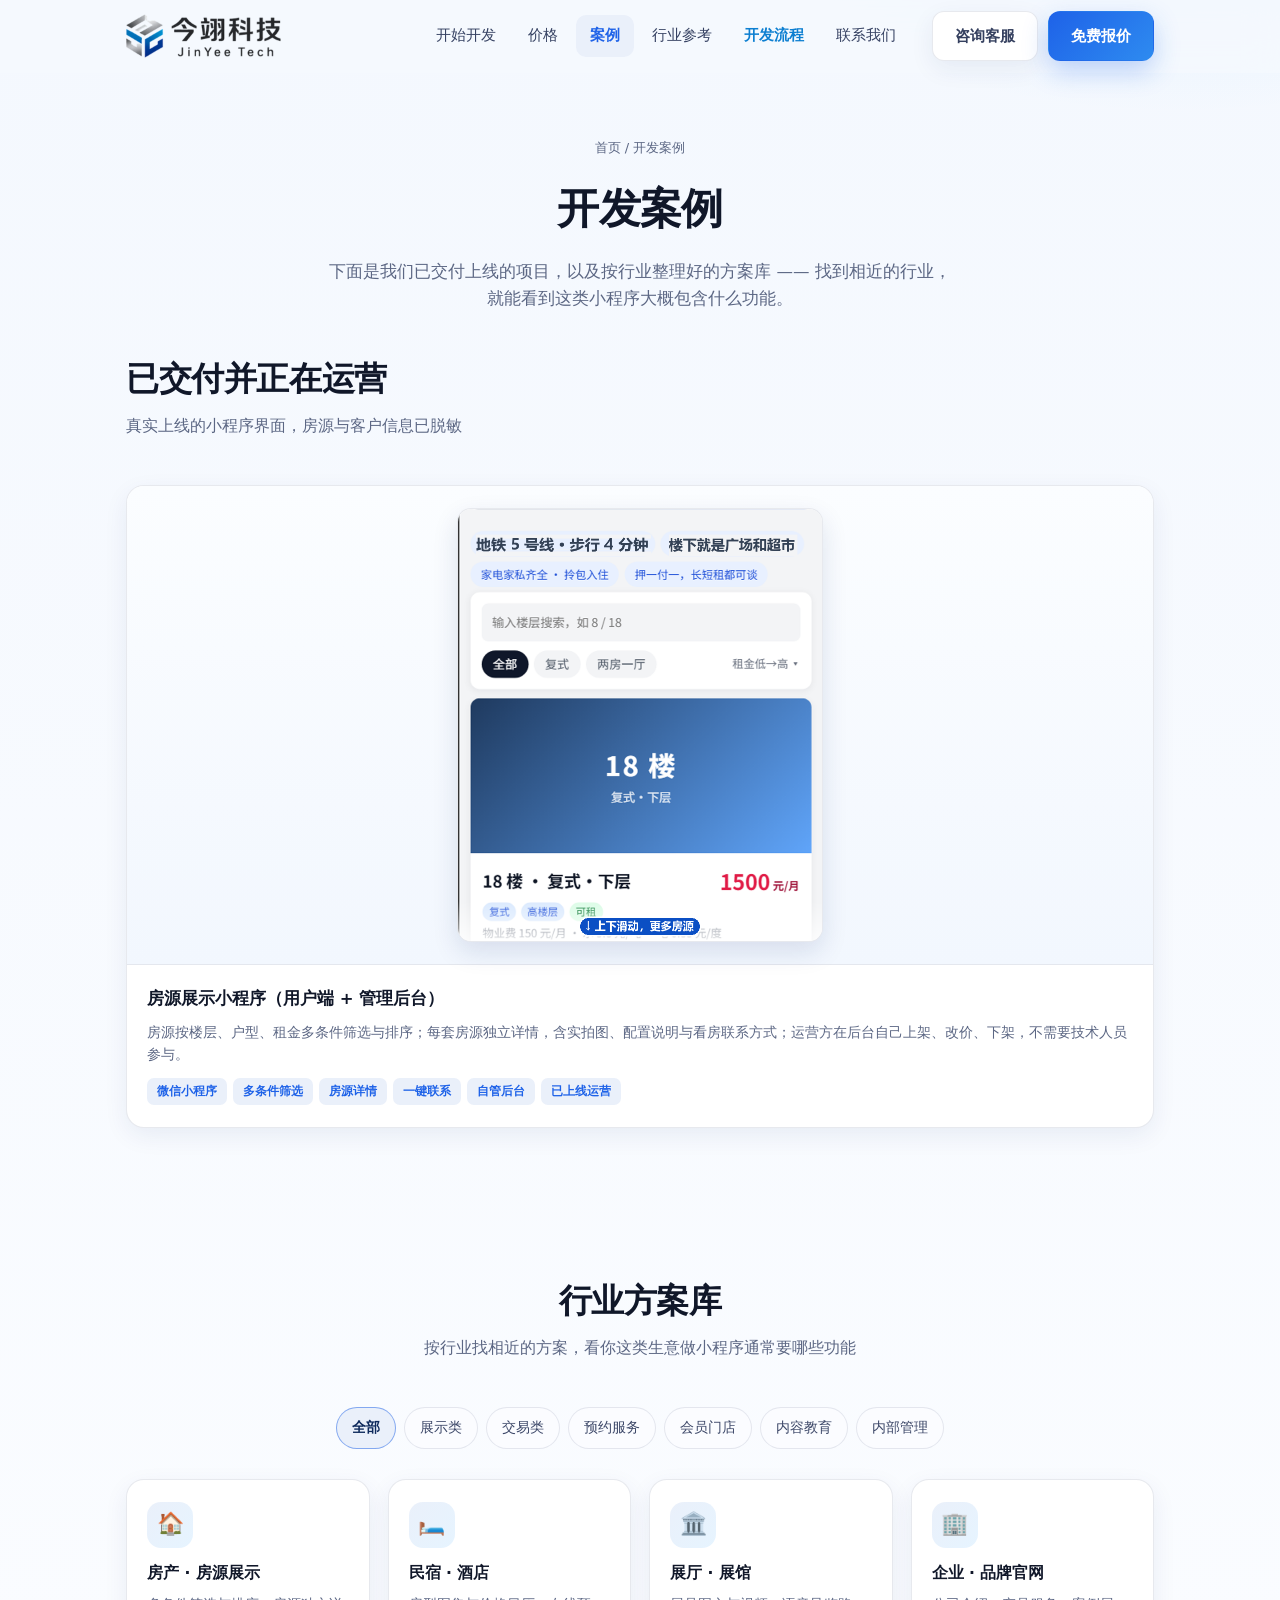
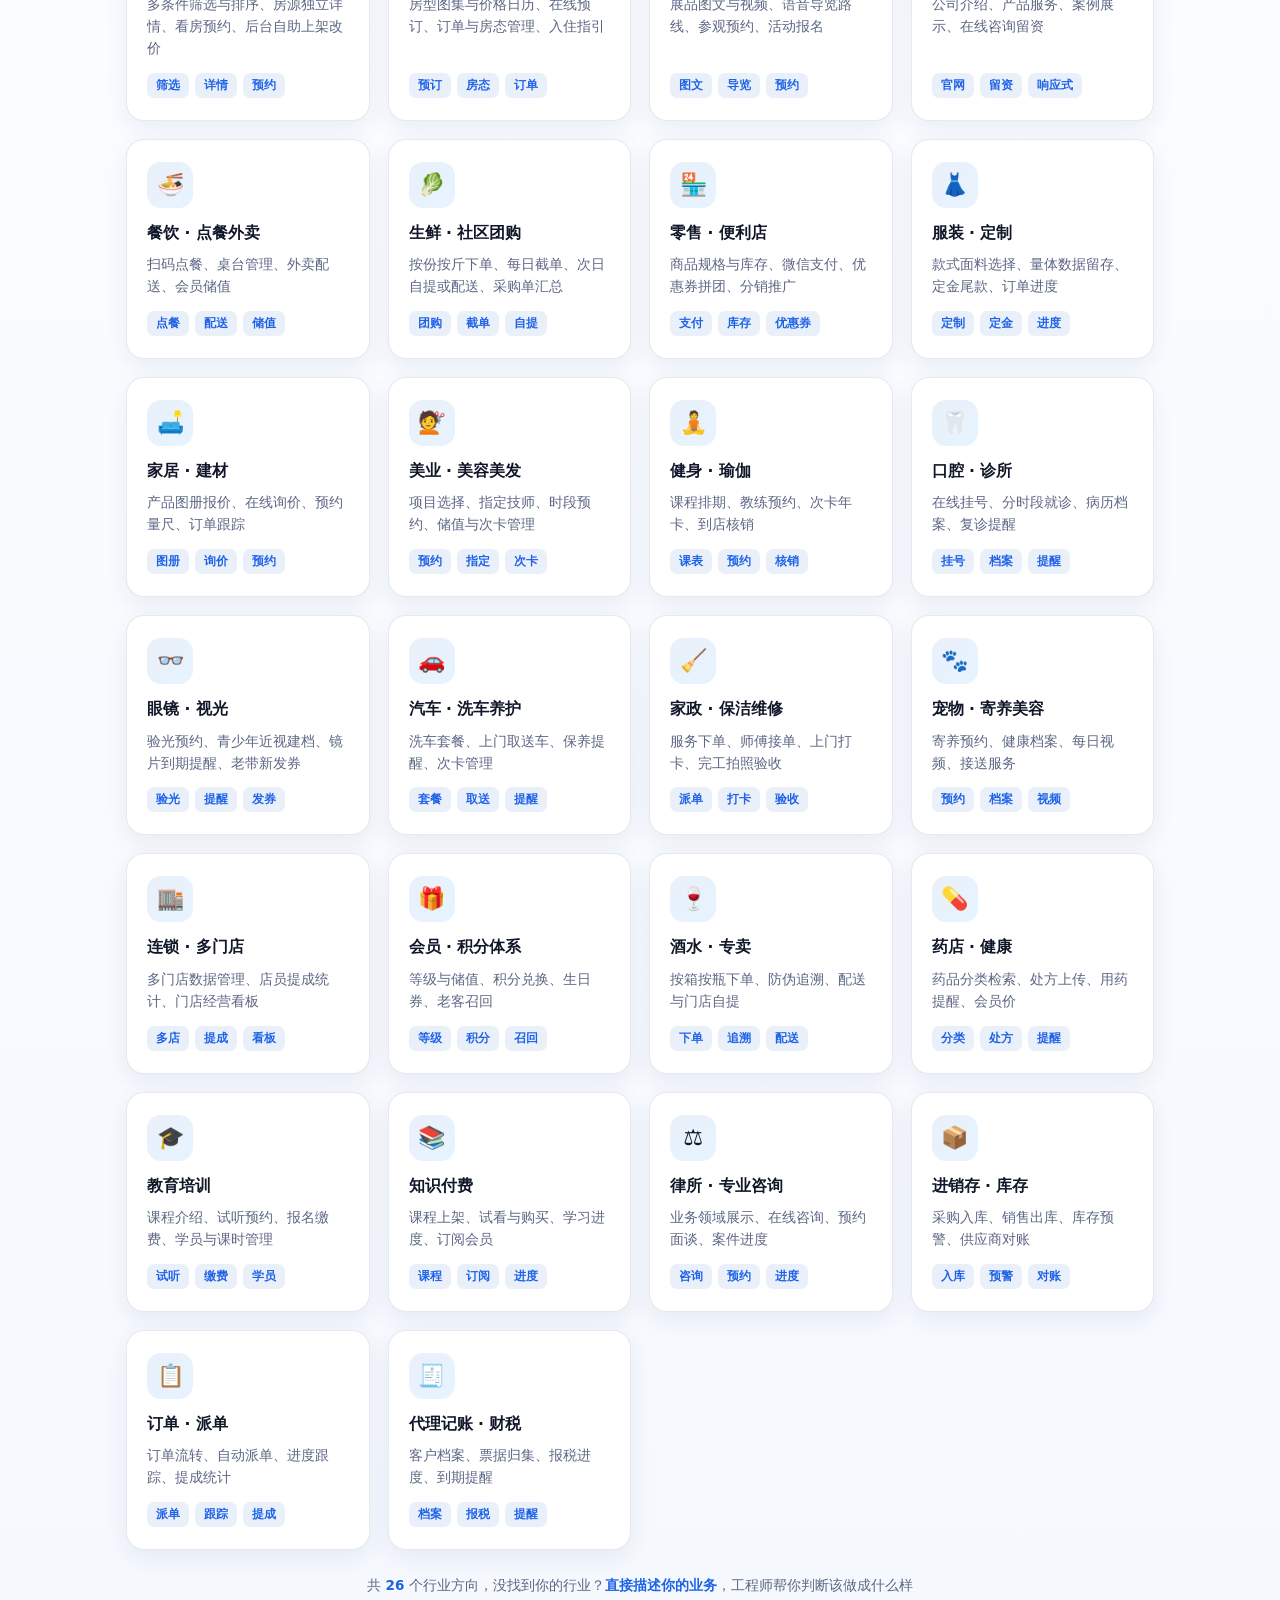
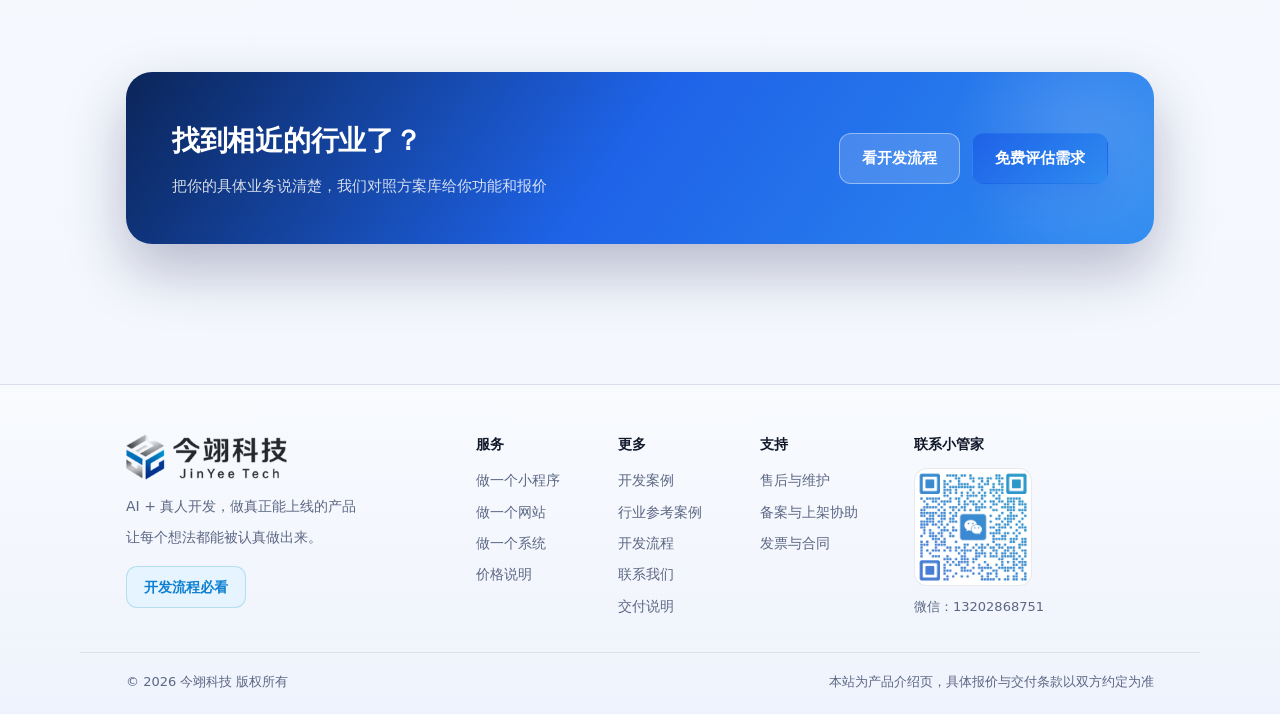
==== commit d2c97233: "Replace placeholder mark with official JinYee Tech logo (nav + footer)" ====
--- a/cases.html
+++ b/cases.html
@@ -13,8 +13,7 @@
 <header class="site-header" id="siteHeader">
   <div class="container header-inner">
     <a class="brand" href="index.html">
-      <span class="brand-mark">今</span>
-      <span class="brand-text"><strong>今翊科技</strong><em>JINYEE TECH · AI 小程序开发</em></span>
+      <img class="site-logo" src="assets/img/logo.png" alt="今翊科技 JinYee Tech" width="161" height="46" decoding="async">
     </a>
     <nav class="nav" id="mainNav">
       <a href="index.html">开始开发</a>
@@ -260,8 +259,7 @@
   <div class="container footer-grid">
     <div class="footer-brand">
       <div class="brand">
-        <span class="brand-mark">今</span>
-        <span class="brand-text"><strong>今翊科技</strong><em>JINYEE TECH · AI 小程序开发</em></span>
+        <img class="site-logo" src="assets/img/logo.png" alt="今翊科技 JinYee Tech" width="161" height="46" decoding="async">
       </div>
       <p>AI + 真人开发，做真正能上线的产品</p>
       <p class="footer-desc">让每个想法都能被认真做出来。</p>
--- a/assets/css/style.css
+++ b/assets/css/style.css
@@ -653,10 +653,11 @@
 
 /* ================= 行业参考案例页 ================= */
 .ref-note {
-  background: var(--gold-soft); border: 1px solid rgba(196,127,22,.26); border-radius: 14px;
-  padding: 15px 19px; font-size: 13.5px; color: #6b4a10; line-height: 1.7; margin-bottom: 26px;
-}
-.ref-note strong { color: #8a5c0d; }
+  background: linear-gradient(135deg, var(--brand-soft), var(--accent-soft));
+  border: 1px solid rgba(30, 98, 232, .16); border-radius: 14px;
+  padding: 16px 20px; font-size: 13.8px; color: #3a4667; line-height: 1.75; margin-bottom: 26px;
+}
+.ref-note strong { color: var(--brand); }
 .ref-tools { margin-bottom: 26px; scroll-margin-top: 90px; }
 .ref-search { max-width: 480px; margin: 0 auto; }
 .ref-search input {
@@ -705,3 +706,13 @@
 
 @media (max-width: 1024px) { .ref-grid { grid-template-columns: repeat(2, 1fr); } }
 @media (max-width: 640px)  { .ref-grid { grid-template-columns: 1fr; } .ref-open { opacity: 1; } }
+
+.ref-src { opacity: .72; font-size: 12.5px; }
+
+
+/* ================= 公司 logo（区别于 AI 模型卡片的 .brand-logo） ================= */
+.site-logo { height: 46px; width: auto; max-width: none; display: block; flex-shrink: 0; }
+.footer-brand .site-logo { height: 48px; }
+@media (max-width: 1024px) { .site-logo { height: 42px; } .footer-brand .site-logo { height: 44px; } }
+@media (max-width: 860px)  { .site-logo { height: 38px; } }
+@media (max-width: 480px)  { .site-logo { height: 32px; } .footer-brand .site-logo { height: 38px; } }
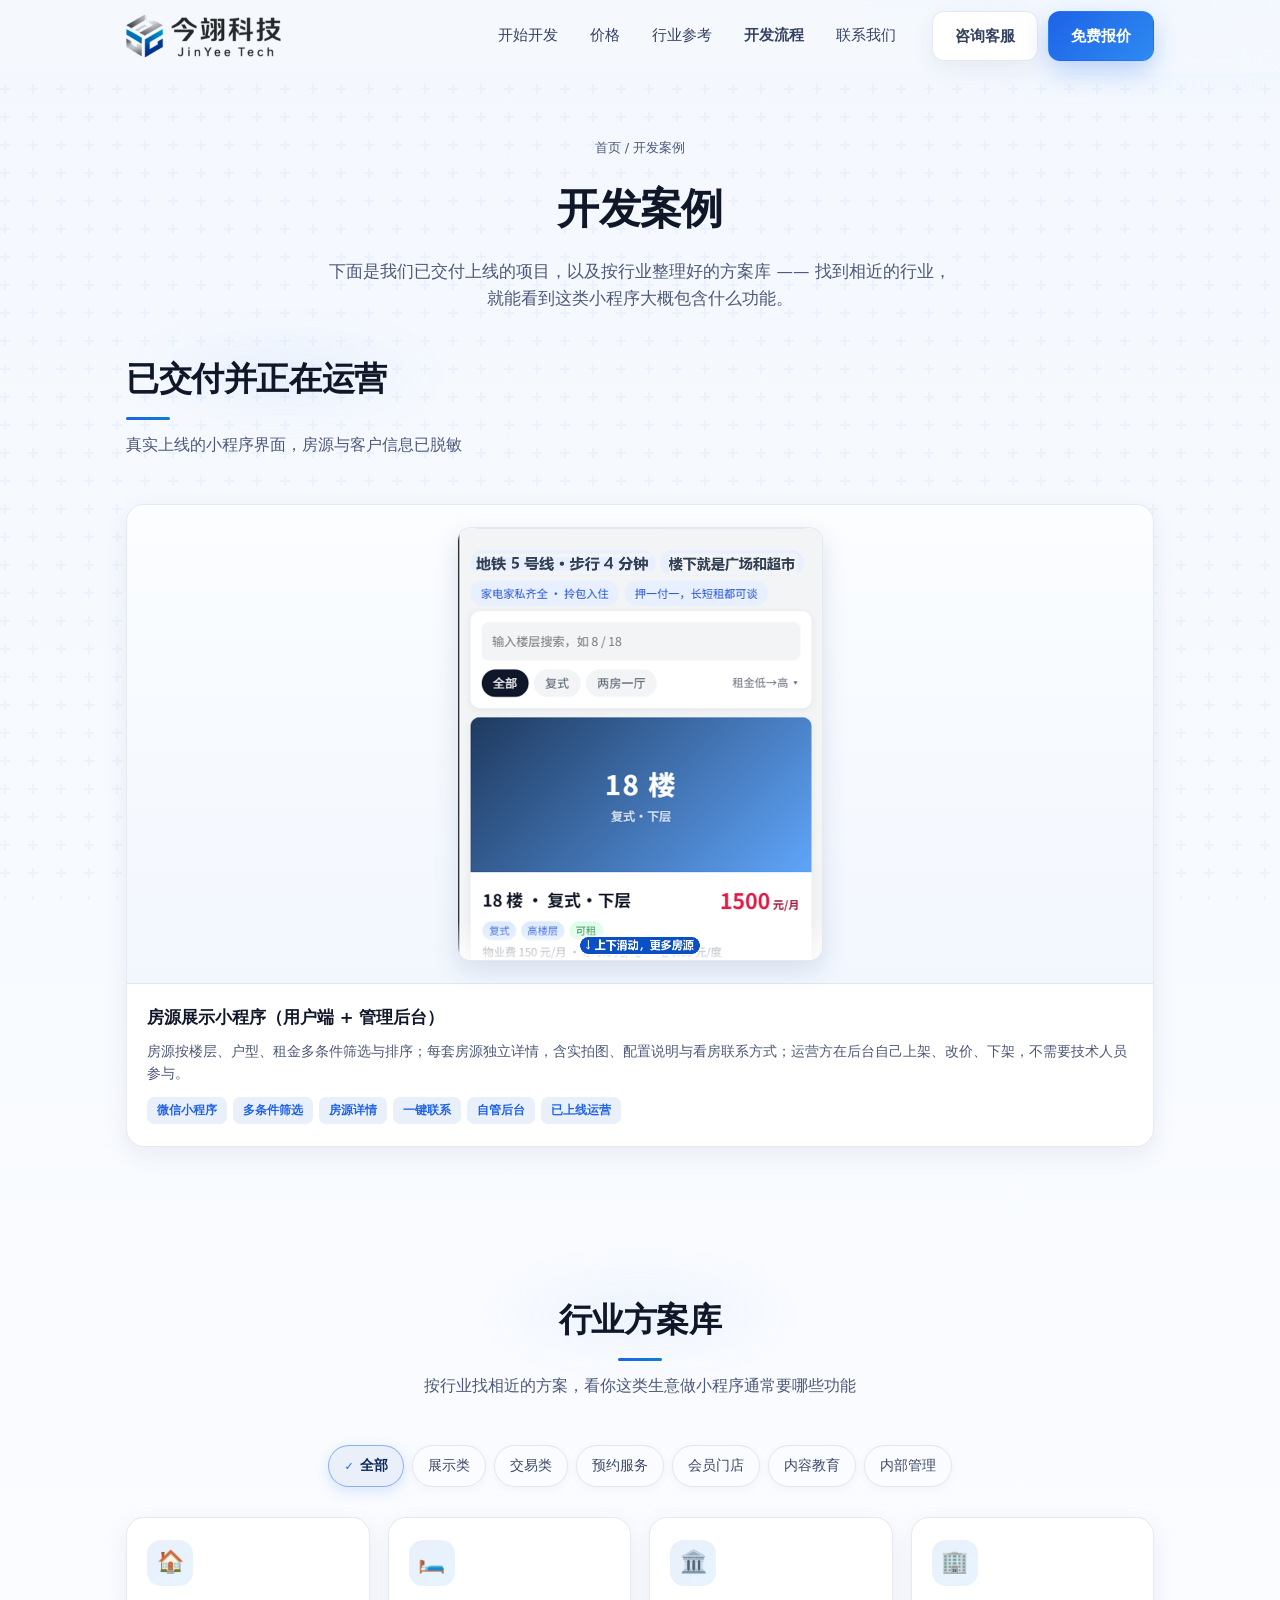
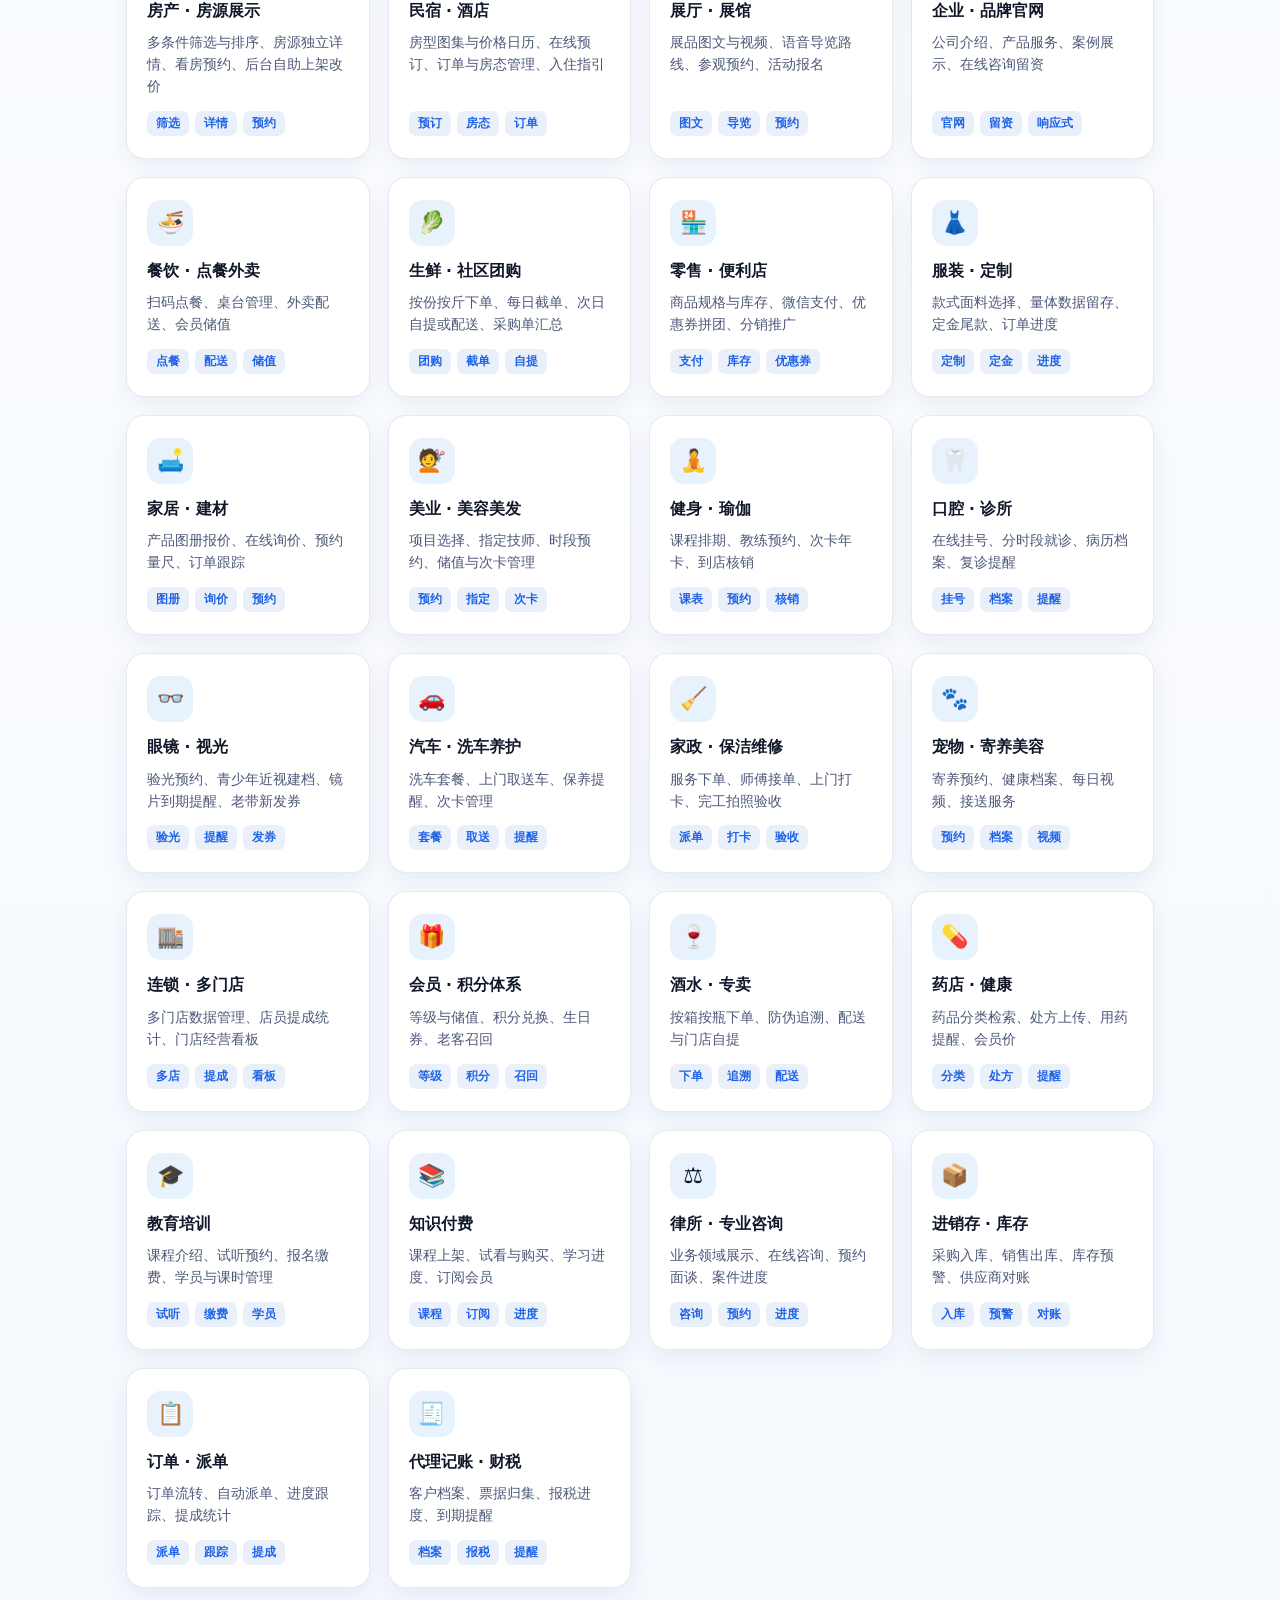
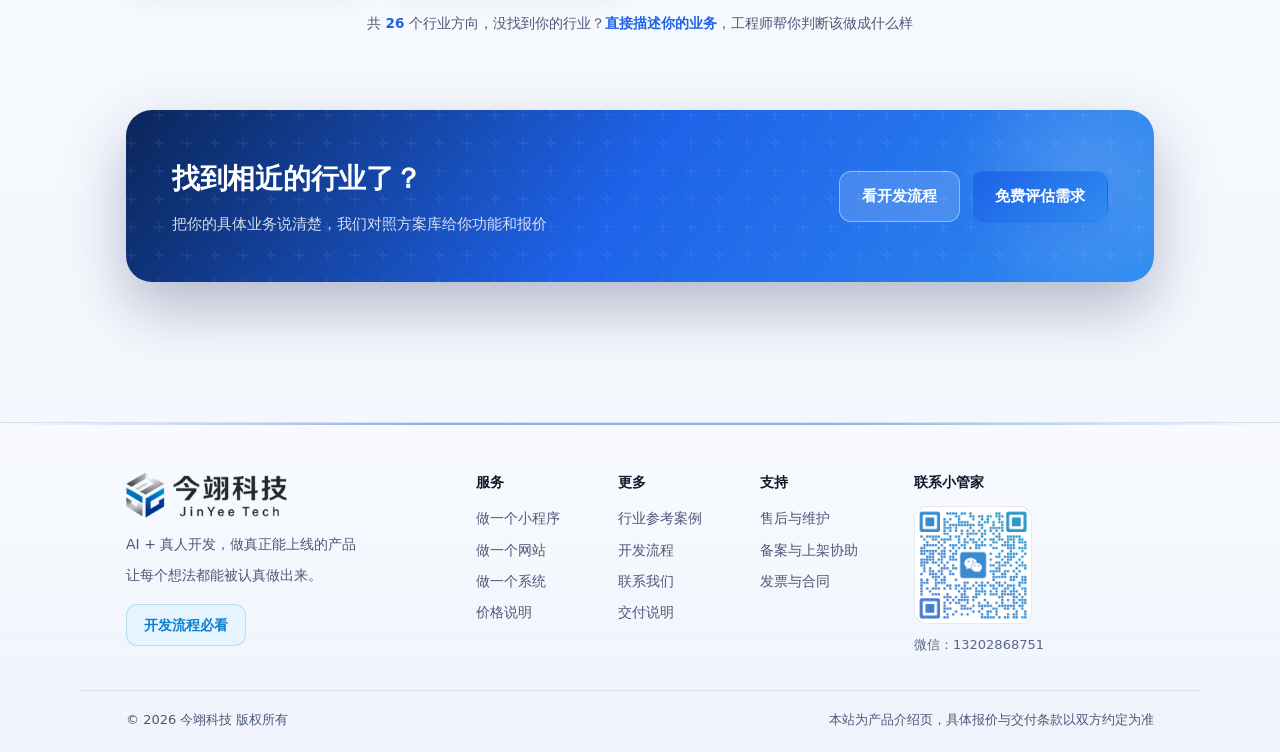
==== commit 7cd123e8: "Nav: remove case-study entry, keep industry reference only" ====
--- a/cases.html
+++ b/cases.html
@@ -18,7 +18,6 @@
     <nav class="nav" id="mainNav">
       <a href="index.html">开始开发</a>
       <a href="pricing.html">价格</a>
-      <a href="cases.html" class="active">案例</a>
       <a href="reference.html">行业参考</a>
       <a href="guide.html" class="nav-guide">开发流程</a>
       <a href="contact.html">联系我们</a>
@@ -275,7 +274,6 @@
       </div>
       <div class="footer-col">
         <h4>更多</h4>
-        <a href="cases.html">开发案例</a>
         <a href="reference.html">行业参考案例</a>
         <a href="guide.html">开发流程</a>
         <a href="contact.html">联系我们</a>
--- a/assets/css/style.css
+++ b/assets/css/style.css
@@ -3,7 +3,7 @@
 
 :root {
   --ink: #101729;
-  --muted: #5c6784;
+  --muted: #4d5878;
   --line: rgba(28, 42, 90, .10);
   --bg: #f6f8fd;
   --surface: #ffffff;
@@ -93,7 +93,7 @@
 }
 .nav a:hover { background: var(--brand-soft); color: var(--brand); }
 .nav a.active { color: var(--brand); font-weight: 700; background: var(--brand-soft); }
-.nav-guide { color: var(--accent) !important; font-weight: 600; }
+.nav-guide { font-weight: 600; }   /* 不再单独高亮，避免和 active 打架 */
 
 .header-actions { display: flex; align-items: center; gap: 10px; flex-shrink: 0; }
 .nav-toggle {
@@ -154,7 +154,7 @@
 .hero-ctas { margin-top: 30px; display: flex; flex-wrap: wrap; gap: 12px; }
 
 .hero-trust { margin-top: 34px; display: flex; flex-wrap: wrap; gap: 10px 22px; }
-.hero-trust li { display: flex; align-items: center; gap: 8px; font-size: 14px; color: #47527a; font-weight: 500; }
+.hero-trust li { display: flex; align-items: center; gap: 8px; font-size: 14px; color: #47527a; font-weight: 500; position: relative; }
 .hero-trust li::before {
   content: "✓"; width: 19px; height: 19px; border-radius: 50%;
   display: grid; place-items: center; flex-shrink: 0;
@@ -246,7 +246,7 @@
 .price-note-list li { font-size: 13.5px; color: #3d4867; padding-left: 16px; position: relative; }
 .price-note-list li + li { margin-top: 5px; }
 .price-note-list li::before { content: "·"; position: absolute; left: 4px; font-weight: 900; color: var(--brand); }
-.price-note-list em { font-style: normal; color: var(--gold); font-weight: 700; }
+.price-note-list em { font-style: normal; color: var(--brand); font-weight: 700; }
 .price-note-list a { color: var(--brand); font-weight: 700; text-decoration: underline; }
 
 /* 报价结果 */
@@ -716,3 +716,297 @@
 @media (max-width: 1024px) { .site-logo { height: 42px; } .footer-brand .site-logo { height: 44px; } }
 @media (max-width: 860px)  { .site-logo { height: 38px; } }
 @media (max-width: 480px)  { .site-logo { height: 32px; } .footer-brand .site-logo { height: 38px; } }
+
+
+/* ============================================================
+   视觉质感增强：点阵纹理 / 漂浮光晕 / 装饰动效
+   ============================================================ */
+
+/* ① 全页极淡点阵纹理（品牌蓝，透明度极低，只做质感不抢内容） */
+body::before {
+  content: ""; position: fixed; inset: 0; z-index: 0; pointer-events: none;
+  background-image: url("data:image/svg+xml,%3Csvg width='56' height='56' viewBox='0 0 56 56' xmlns='http://www.w3.org/2000/svg'%3E%3Cg fill='none' fill-rule='evenodd'%3E%3Cg fill='%231e62e8' fill-opacity='0.045'%3E%3Cpath d='M34 32v-4h-2v4h-4v2h4v4h2v-4h4v-2h-4zm0-28V0h-2v4h-4v2h4v4h2V6h4V4h-4zM6 32v-4H4v4H0v2h4v4h2v-4h4v-2H6zM6 4V0H4v4H0v2h4v4h2V6h4V4H6z'/%3E%3C/g%3E%3C/g%3E%3C/svg%3E");
+}
+header, main, footer { position: relative; z-index: 1; }
+/* 光晕装饰会超出边界，只裁横向，不影响纵向滚动 */
+main { overflow-x: clip; }
+@supports not (overflow-x: clip) { main { overflow-x: hidden; } }
+
+/* ② Hero 区的漂浮光晕 */
+.hero { position: relative; overflow: visible; }
+.hero::after {
+  content: ""; position: absolute; z-index: 0; pointer-events: none;
+  width: 620px; height: 620px; border-radius: 50%;
+  top: -210px; left: -190px;
+  background: radial-gradient(circle, rgba(30,98,232,.22), rgba(46,139,240,.09) 46%, transparent 72%);
+  filter: blur(26px);
+  animation: orbDrift 18s ease-in-out infinite alternate;
+}
+.hero::before {
+  content: ""; position: absolute; z-index: 0; pointer-events: none;
+  width: 460px; height: 460px; border-radius: 50%;
+  bottom: -190px; right: -150px;
+  background: radial-gradient(circle, rgba(13,127,209,.18), transparent 70%);
+  filter: blur(30px);
+  animation: orbDrift2 22s ease-in-out infinite alternate;
+}
+.hero-grid { position: relative; z-index: 1; }
+@keyframes orbDrift {
+  from { transform: translate3d(0,0,0) scale(1); }
+  to   { transform: translate3d(-52px, 42px, 0) scale(1.14); }
+}
+@keyframes orbDrift2 {
+  from { transform: translate3d(0,0,0) scale(1.08); }
+  to   { transform: translate3d(46px,-34px,0) scale(1); }
+}
+
+/* ③ Eyebrow 小圆点呼吸脉冲 */
+.eyebrow::before { animation: pulseDot 2.6s ease-out infinite; }
+@keyframes pulseDot {
+  0%   { box-shadow: 0 0 0 0 rgba(30,98,232,.45); }
+  70%  { box-shadow: 0 0 0 11px rgba(30,98,232,0); }
+  100% { box-shadow: 0 0 0 0 rgba(30,98,232,0); }
+}
+
+/* ④ 区块标题加装饰短横（对标站 eyebrow 的做法） */
+.section-head h2 { position: relative; }
+.section-head h2::after {
+  content: ""; display: block; width: 44px; height: 3px; margin: 16px auto 0;
+  border-radius: 3px;
+  background: linear-gradient(90deg, var(--brand), var(--accent));
+}
+.section-head.left h2::after { margin-left: 0; }
+
+/* ⑤ CTA 深色带加纹理 + 缓慢流动 */
+.cta-band {
+  background-image:
+    url("data:image/svg+xml,%3Csvg width='56' height='56' viewBox='0 0 56 56' xmlns='http://www.w3.org/2000/svg'%3E%3Cg fill='%23ffffff' fill-opacity='0.05'%3E%3Cpath d='M34 32v-4h-2v4h-4v2h4v4h2v-4h4v-2h-4zm0-28V0h-2v4h-4v2h4v4h2V6h4V4h-4zM6 32v-4H4v4H0v2h4v4h2v-4h4v-2H6zM6 4V0H4v4H0v2h4v4h2V6h4V4H6z'/%3E%3C/g%3E%3C/svg%3E"),
+    linear-gradient(125deg, #0b2559, #1e62e8 48%, #2e8bf0);
+  background-size: 56px 56px, auto;
+}
+
+/* ⑥ 卡片悬浮时边缘透出品牌光 */
+.card:hover, .process-item:hover, .industry-card:hover, .ref-card:hover, .case-card:hover {
+  border-color: rgba(30,98,232,.32);
+  box-shadow: 0 22px 54px rgba(16,44,110,.14);
+}
+
+/* ⑦ 报价工作台顶部彩条流动 */
+.studio::before { background-size: 200% 100%; animation: barFlow 6s linear infinite; }
+@keyframes barFlow {
+  from { background-position: 0% 50%; }
+  to   { background-position: 200% 50%; }
+}
+
+/* ⑧ 按钮 hover 光扫 */
+.btn-primary { position: relative; overflow: hidden; }
+.btn-primary::after {
+  content: ""; position: absolute; top: 0; left: -120%; width: 60%; height: 100%;
+  background: linear-gradient(100deg, transparent, rgba(255,255,255,.32), transparent);
+  transform: skewX(-18deg); transition: left .55s ease;
+}
+.btn-primary:hover::after { left: 130%; }
+
+/* ⑨ 尊重系统的减少动效设置 */
+@media (prefers-reduced-motion: reduce) {
+  *, *::before, *::after {
+    animation-duration: .001ms !important;
+    animation-iteration-count: 1 !important;
+    transition-duration: .001ms !important;
+  }
+}
+
+/* 移动端收敛：光晕缩小，避免糊住内容 */
+@media (max-width: 860px) {
+  .hero::after  { width: 330px; height: 330px; top: -150px; left: -140px; }
+  .hero::before { width: 260px; height: 260px; bottom: -150px; right: -120px; }
+}
+
+
+/* 参考页封面按钮化 + 站内放大灯箱 */
+button.ref-cover { width: 100%; padding: 0; border: 0; cursor: zoom-in; background: #eef2f9; font: inherit; }
+.ref-lightbox {
+  position: fixed; inset: 0; z-index: 400; background: rgba(8,14,30,.9);
+  display: grid; place-items: center; padding: 32px;
+  backdrop-filter: blur(4px);
+}
+.ref-lightbox img {
+  max-width: min(1180px, 94vw); max-height: 86vh; border-radius: 14px;
+  box-shadow: 0 30px 90px rgba(0,0,0,.55); background: #fff;
+}
+.ref-lb-close {
+  position: absolute; top: 20px; right: 24px; width: 46px; height: 46px;
+  border-radius: 13px; border: 1px solid rgba(255,255,255,.22);
+  background: rgba(255,255,255,.12); color: #fff; font-size: 26px; line-height: 1;
+  cursor: pointer; transition: background .2s;
+}
+.ref-lb-close:hover { background: rgba(255,255,255,.24); }
+
+
+/* 保险：弹窗层绝不被上面的层级规则影响 */
+.modal-mask { position: fixed !important; z-index: 300 !important; }
+.ref-lightbox { position: fixed !important; z-index: 400 !important; }
+
+
+/* 弹窗完成步：二维码引导 */
+.qr-inline {
+  display: flex; gap: 16px; align-items: center; margin-top: 20px;
+  padding: 16px 18px; border-radius: 15px;
+  background: linear-gradient(135deg, var(--brand-soft), var(--accent-soft));
+  border: 1px solid rgba(30,98,232,.16);
+}
+.qr-inline img { width: 104px; height: 104px; border-radius: 11px; flex-shrink: 0; background: #fff; }
+.qr-inline-txt strong { display: block; font-size: 15px; font-weight: 800; margin-bottom: 6px; }
+.qr-inline-txt p { font-size: 13px; color: #46516f; line-height: 1.65; }
+@media (max-width: 480px) {
+  .qr-inline { flex-direction: column; text-align: center; gap: 12px; }
+}
+
+
+/* ============================================================
+   颜值提升 v2
+   ============================================================ */
+
+/* ① Hero 数据带 */
+.hero-stats {
+  display: flex; flex-wrap: wrap; align-items: center; gap: 10px 24px; margin-top: 30px;
+  padding: 20px 28px 22px; border-radius: 18px; width: fit-content;
+  background: rgba(255,255,255,.78);
+  border: 1px solid rgba(30,98,232,.10);
+  backdrop-filter: blur(12px); -webkit-backdrop-filter: blur(12px);
+  box-shadow: 0 14px 36px rgba(16,44,110,.07);
+}
+.hs-item { display: flex; flex-direction: column; gap: 3px; }
+.hs-item strong {
+  font-size: 27px; font-weight: 900; line-height: 1; letter-spacing: -1px;
+  background: linear-gradient(135deg, var(--brand), var(--accent));
+  -webkit-background-clip: text; background-clip: text; color: transparent;
+}
+.hs-item strong em { font-style: normal; font-size: 15px; margin-left: 1px; }
+.hs-item span { font-size: 12.5px; color: var(--muted); letter-spacing: .2px; }
+.hs-sep { width: 1px; height: 32px; background: linear-gradient(180deg, transparent, var(--line), transparent); }
+
+/* ② 信任点改成胶囊 */
+.hero-trust { display: grid; grid-template-columns: repeat(2, max-content); gap: 9px; margin-top: 22px; }
+.hero-trust li {
+  background: #fff; border: 1px solid var(--line); border-radius: 999px;
+  padding: 7px 15px 7px 33px; font-size: 13px; font-weight: 600; color: #3f4a6b;
+  box-shadow: 0 4px 14px rgba(16,44,110,.045);
+  transition: transform .2s, box-shadow .2s, border-color .2s;
+}
+.hero-trust li:hover { transform: translateY(-2px); border-color: rgba(30,98,232,.28); box-shadow: 0 8px 20px rgba(16,44,110,.09); }
+.hero-trust li::before { position: absolute; left: 12px; }
+
+/* ③ 表单卡片：外发光 + 更柔和的立体感 */
+.studio {
+  box-shadow: 0 28px 66px rgba(16,44,110,.13), 0 0 0 1px rgba(30,98,232,.05);
+  transition: box-shadow .3s ease;
+}
+.studio:hover { box-shadow: 0 34px 80px rgba(16,44,110,.17), 0 0 0 1px rgba(30,98,232,.12); }
+
+/* ④ 表单内部细节 */
+.studio-tab { border-color: rgba(30,98,232,.10); }
+.studio-tab:hover { background: #f7faff; box-shadow: 0 4px 14px rgba(16,44,110,.06); }
+.chip { box-shadow: 0 2px 8px rgba(16,44,110,.04); }
+.chip.active { box-shadow: 0 4px 14px rgba(30,98,232,.16); }
+.field > label { display: flex; align-items: center; gap: 6px; }
+.field > label::before {
+  content: ""; width: 3px; height: 13px; border-radius: 2px;
+  background: linear-gradient(180deg, var(--brand), var(--accent));
+}
+
+/* ⑤ 滚动条美化（原生滚动条太扎眼） */
+textarea::-webkit-scrollbar { width: 9px; }
+textarea::-webkit-scrollbar-track { background: #eef2fa; border-radius: 10px; }
+textarea::-webkit-scrollbar-thumb {
+  background: linear-gradient(180deg, #c6d3ea, #aebfdd); border-radius: 10px;
+  border: 2px solid #eef2fa;
+}
+textarea::-webkit-scrollbar-thumb:hover { background: linear-gradient(180deg, #aab9d8, #93a6cc); }
+* { scrollbar-width: thin; scrollbar-color: #c6d3ea transparent; }
+
+/* ⑥ 区块标题：加淡淡的上方光晕 */
+.section-head { position: relative; }
+.section-head::before {
+  content: ""; position: absolute; left: 50%; top: -30px; transform: translateX(-50%);
+  width: 320px; height: 90px; border-radius: 50%; pointer-events: none;
+  background: radial-gradient(ellipse, rgba(30,98,232,.07), transparent 70%);
+  filter: blur(20px);
+}
+.section-head.left::before { left: 0; transform: none; }
+
+/* ⑦ 卡片图标底更精致 */
+.card-icon {
+  background: linear-gradient(135deg, var(--brand-soft), var(--accent-soft));
+  border: 1px solid rgba(30,98,232,.10);
+  box-shadow: 0 6px 16px rgba(30,98,232,.07);
+}
+
+/* ⑧ 页脚：顶边加一条品牌渐变细线 */
+.site-footer { position: relative; }
+.site-footer::before {
+  content: ""; position: absolute; top: 0; left: 0; right: 0; height: 2px;
+  background: linear-gradient(90deg, transparent, var(--brand), var(--accent), transparent);
+  opacity: .5;
+}
+
+@media (max-width: 860px) {
+  .hero-stats { gap: 16px; padding: 14px 18px; width: 100%; }
+  .hs-item strong { font-size: 22px; }
+  .hs-item span { font-size: 11.5px; }
+}
+@media (max-width: 480px) {
+  .hero-stats { gap: 12px; padding: 13px 14px; }
+  .hs-item strong { font-size: 19px; }
+  .hs-item span { font-size: 10.5px; }
+}
+
+
+/* ⑨ 选中态统一（方向、端、Tab 视觉语言一致） */
+.chip { display: inline-flex; align-items: center; gap: 6px; }
+.chip.active::before {
+  content: "✓"; font-size: 11px; font-weight: 900; line-height: 1;
+  color: var(--brand);
+}
+.chip.active { background: var(--brand-soft); border-color: rgba(30,98,232,.45); color: var(--brand-deep); font-weight: 700; }
+
+/* ⑩ 左列与右卡高度对齐，消除"右重左轻" */
+.hero-grid { align-items: stretch; }
+.hero-copy { display: flex; flex-direction: column; }
+.hero-stats { margin-top: auto; }
+.hero-trust { margin-bottom: 0; }
+@media (max-width: 1024px) { .hero-stats { margin-top: 30px; } }
+
+/* ⑪ placeholder 与提示文字加深，可读性更好 */
+textarea::placeholder, input::placeholder { color: #8794b0; }
+.img-upload-tip, .footer-cs-id { color: #5a6684; }
+
+
+/* ⑫ 数据带加标题 + 变厚，填补左列空白 */
+.hero-stats { flex-direction: column; align-items: stretch; gap: 14px; }
+.hero-stats > .hs-head {
+  font-size: 11.5px; font-weight: 800; letter-spacing: 1.5px;
+  color: var(--brand); opacity: .75; text-transform: uppercase;
+}
+.hero-stats { position: relative; }
+.hs-item, .hs-sep { }
+/* 三列数据横排（标题独占一行，分隔线各占一格） */
+.hero-stats { display: grid; grid-template-columns: auto 1px auto 1px auto; gap: 0 24px; align-items: center; }
+.hero-stats > .hs-head { grid-column: 1 / -1; margin-bottom: 12px; }
+.hs-sep { width: 1px; height: 34px; justify-self: center; }
+
+/* ⑬ 信任点：桌面一行四个（整齐），窄屏回 2×2 */
+.hero-trust { display: flex; flex-wrap: nowrap; gap: 8px; }
+.hero-trust li { padding: 6px 13px 6px 29px; font-size: 12.5px; white-space: nowrap; }
+.hero-trust li::before { left: 10px; width: 16px; height: 16px; font-size: 9px; }
+@media (max-width: 1180px) {
+  .hero-trust { display: grid; grid-template-columns: repeat(2, max-content); gap: 9px; }
+  .hero-trust li { padding: 7px 15px 7px 33px; font-size: 13px; }
+  .hero-trust li::before { left: 12px; width: 19px; height: 19px; font-size: 11px; }
+}
+@media (max-width: 1024px) { .hero-stats { margin-top: 30px; } }
+@media (max-width: 480px) {
+  .hero-stats { grid-template-columns: auto 1px auto 1px auto; gap: 0 12px; padding: 16px 18px; }
+  .hs-item strong { font-size: 20px; }
+  .hs-item span { font-size: 10.5px; }
+}
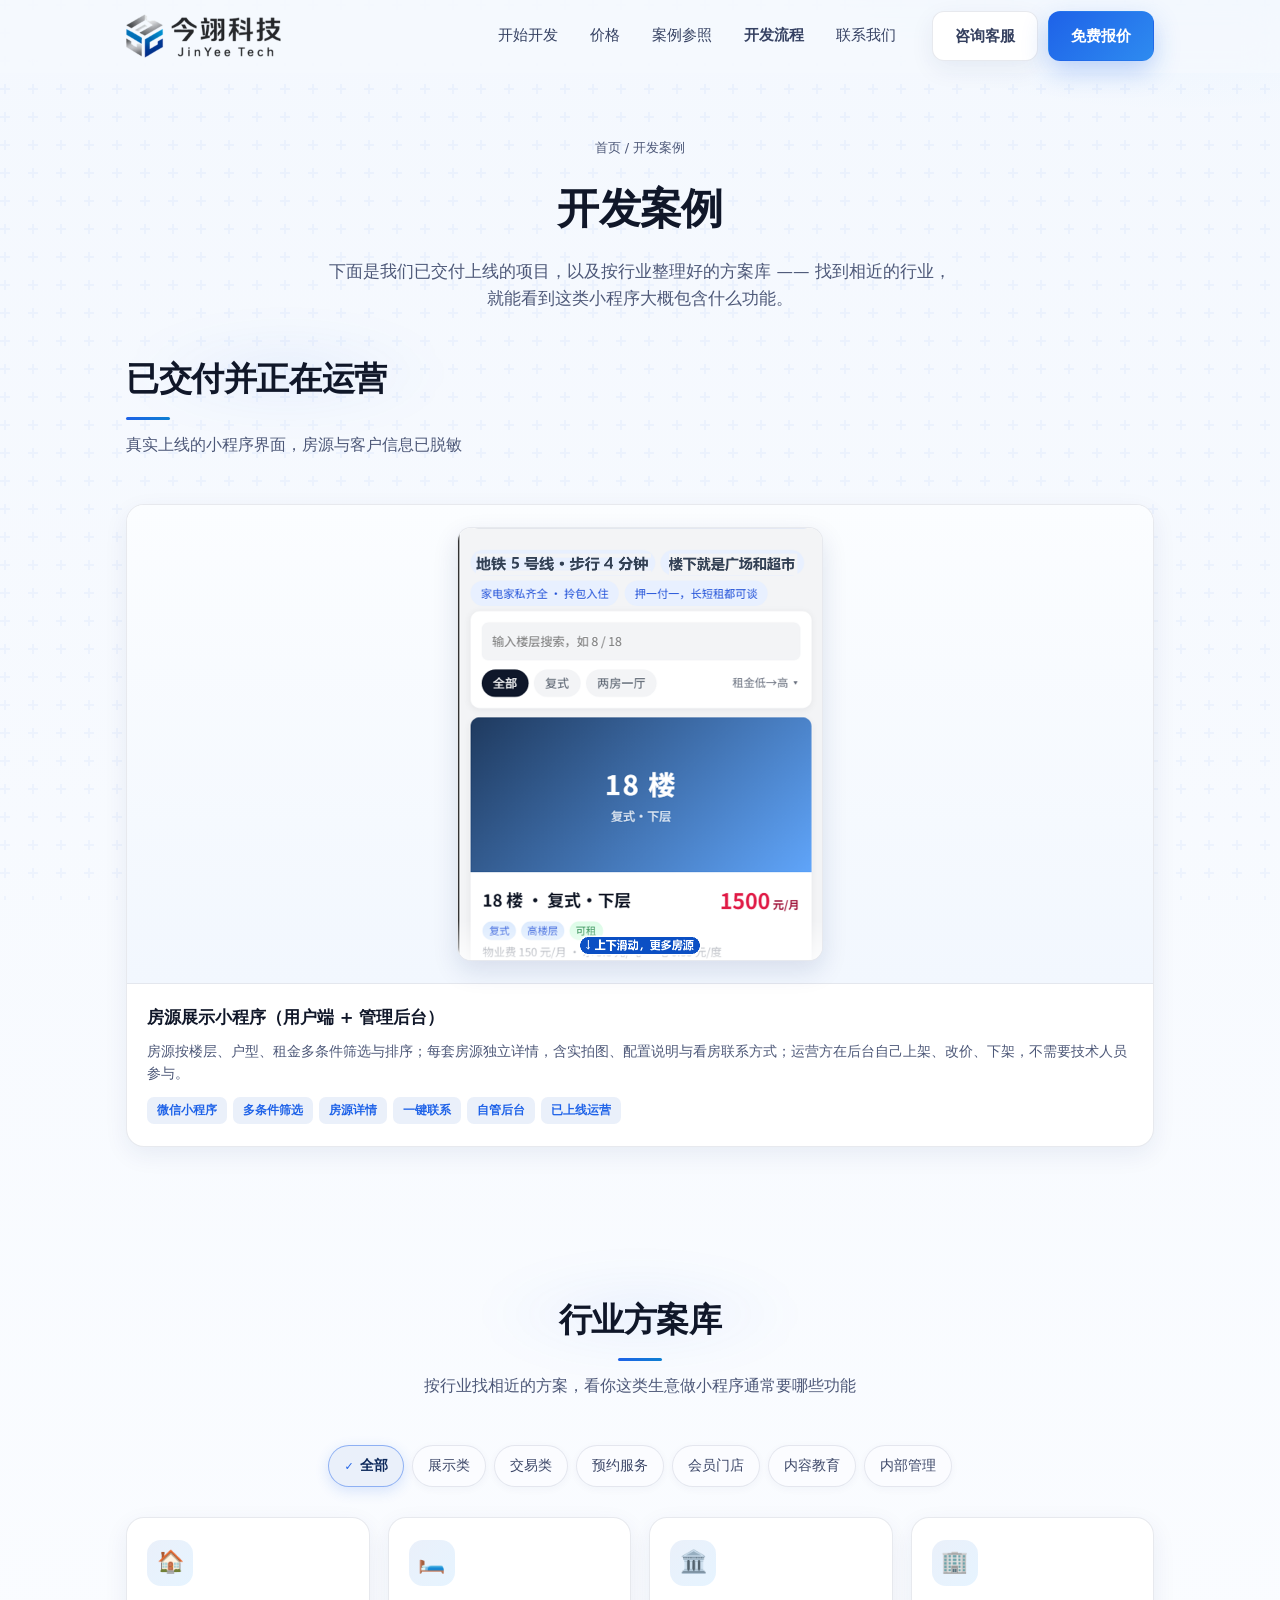
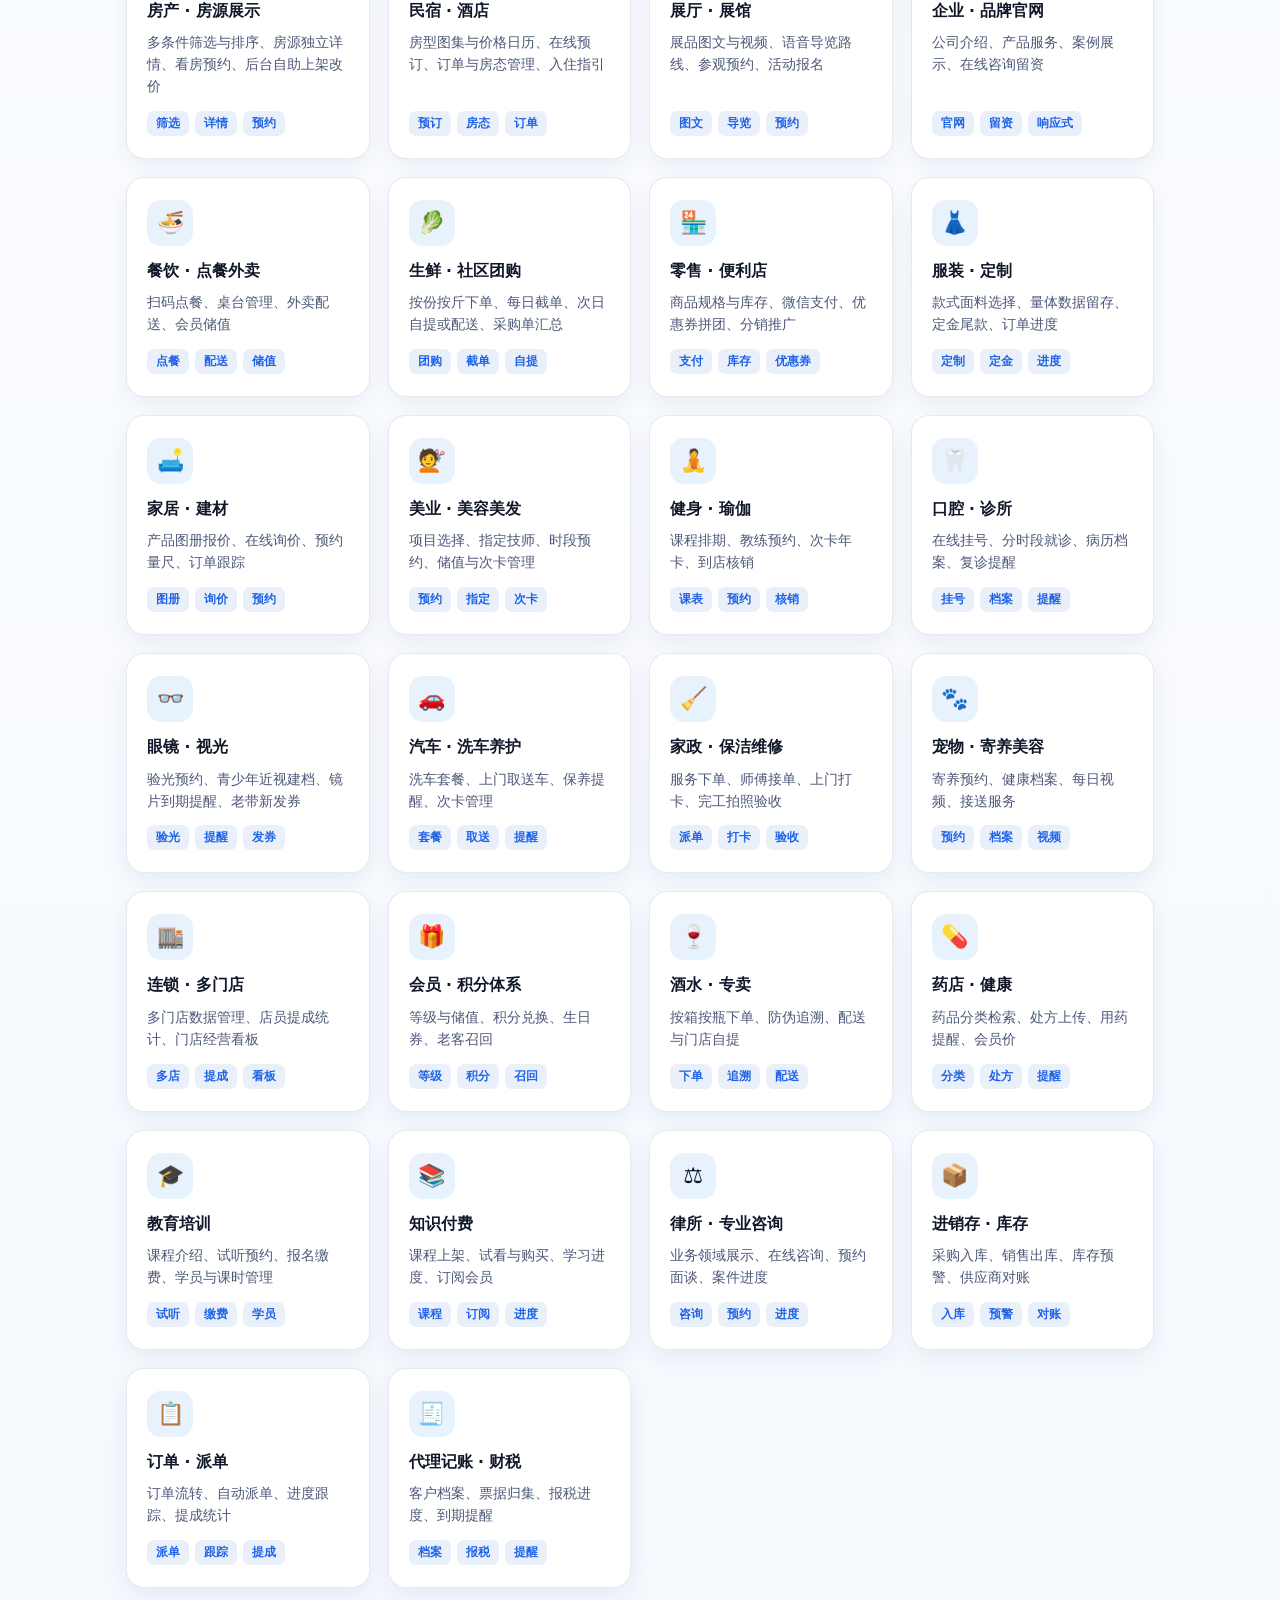
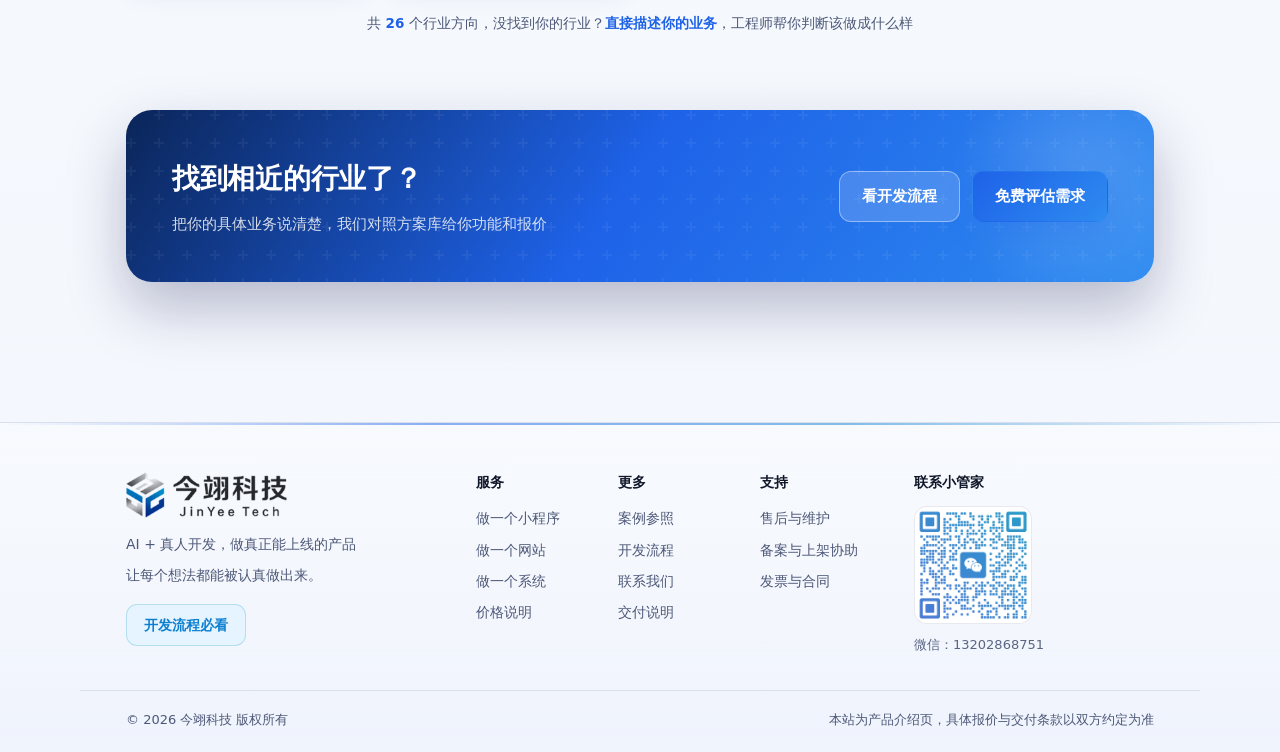
==== commit 73c9eeba: "Rename nav entry: 行业参考 -> 案例参照" ====
--- a/cases.html
+++ b/cases.html
@@ -18,7 +18,7 @@
     <nav class="nav" id="mainNav">
       <a href="index.html">开始开发</a>
       <a href="pricing.html">价格</a>
-      <a href="reference.html">行业参考</a>
+      <a href="reference.html">案例参照</a>
       <a href="guide.html" class="nav-guide">开发流程</a>
       <a href="contact.html">联系我们</a>
     </nav>
@@ -274,7 +274,7 @@
       </div>
       <div class="footer-col">
         <h4>更多</h4>
-        <a href="reference.html">行业参考案例</a>
+        <a href="reference.html">案例参照</a>
         <a href="guide.html">开发流程</a>
         <a href="contact.html">联系我们</a>
         <a href="index.html#process">交付说明</a>
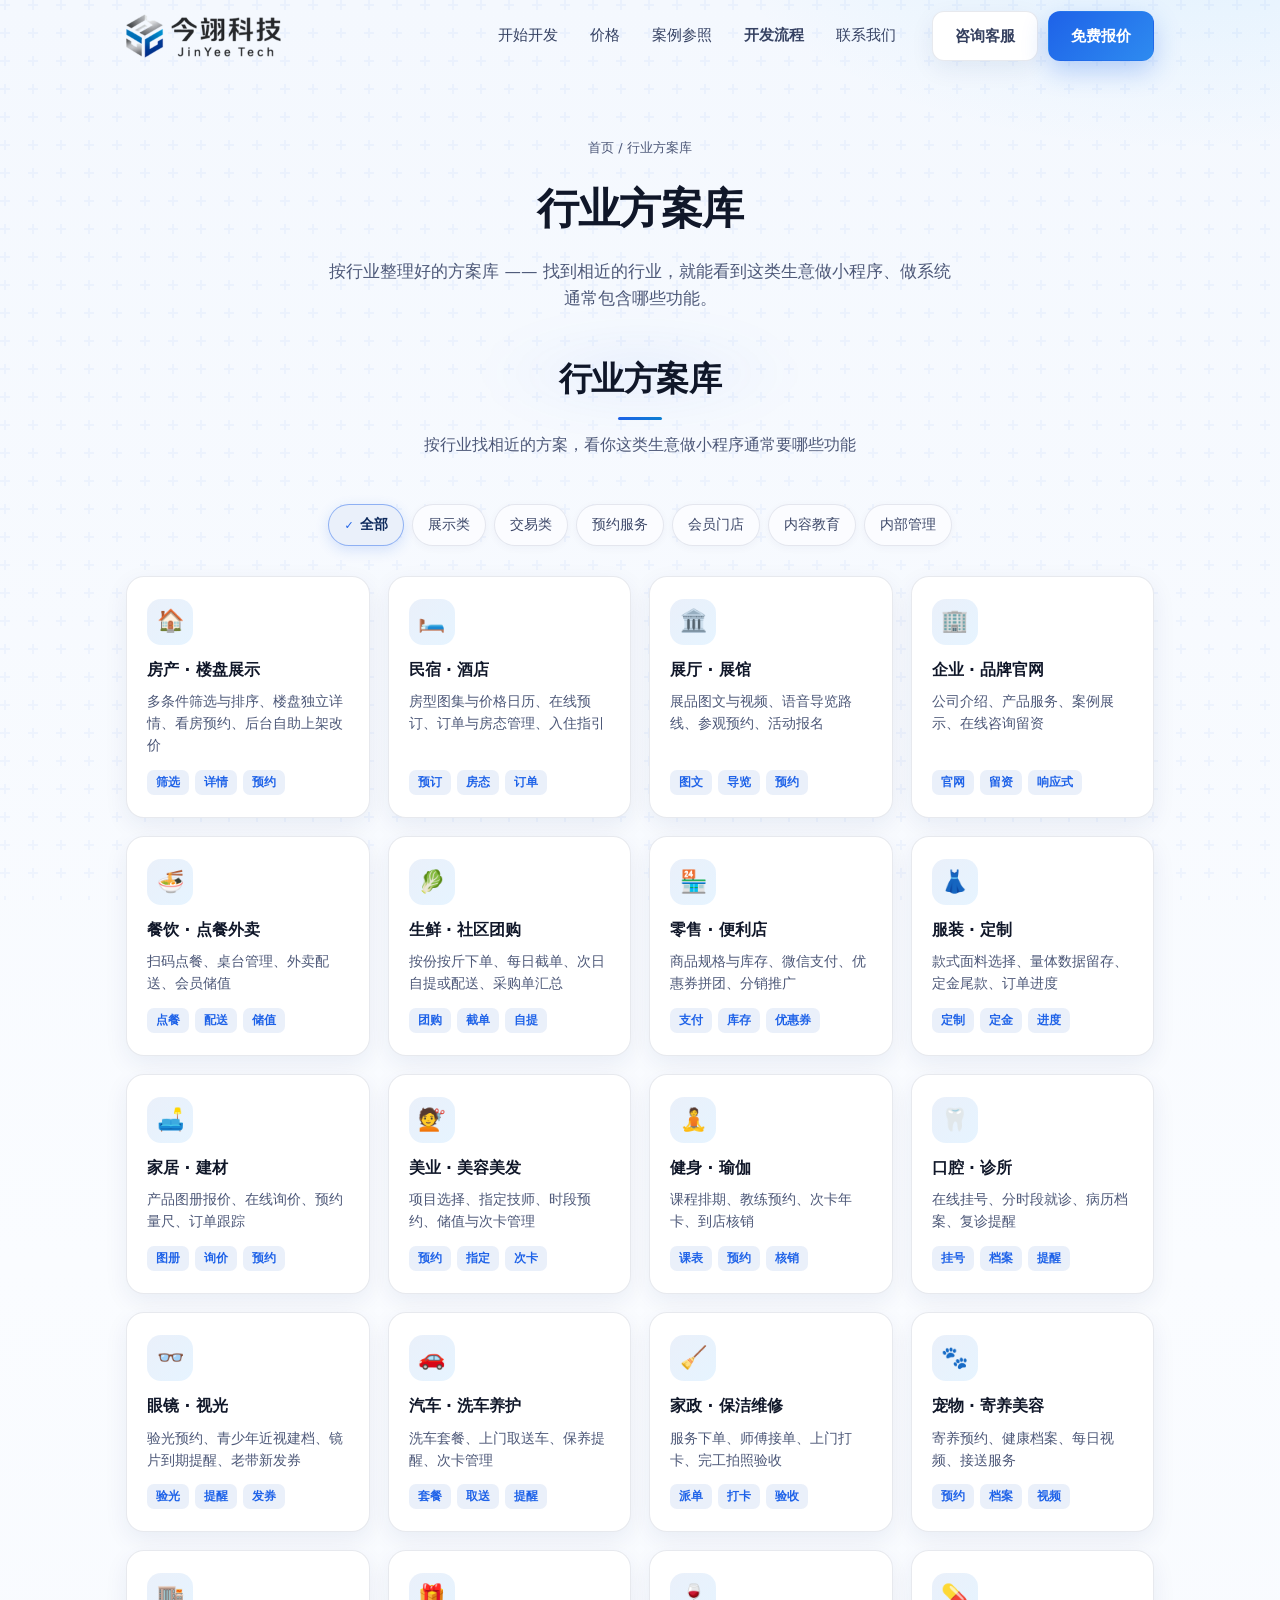
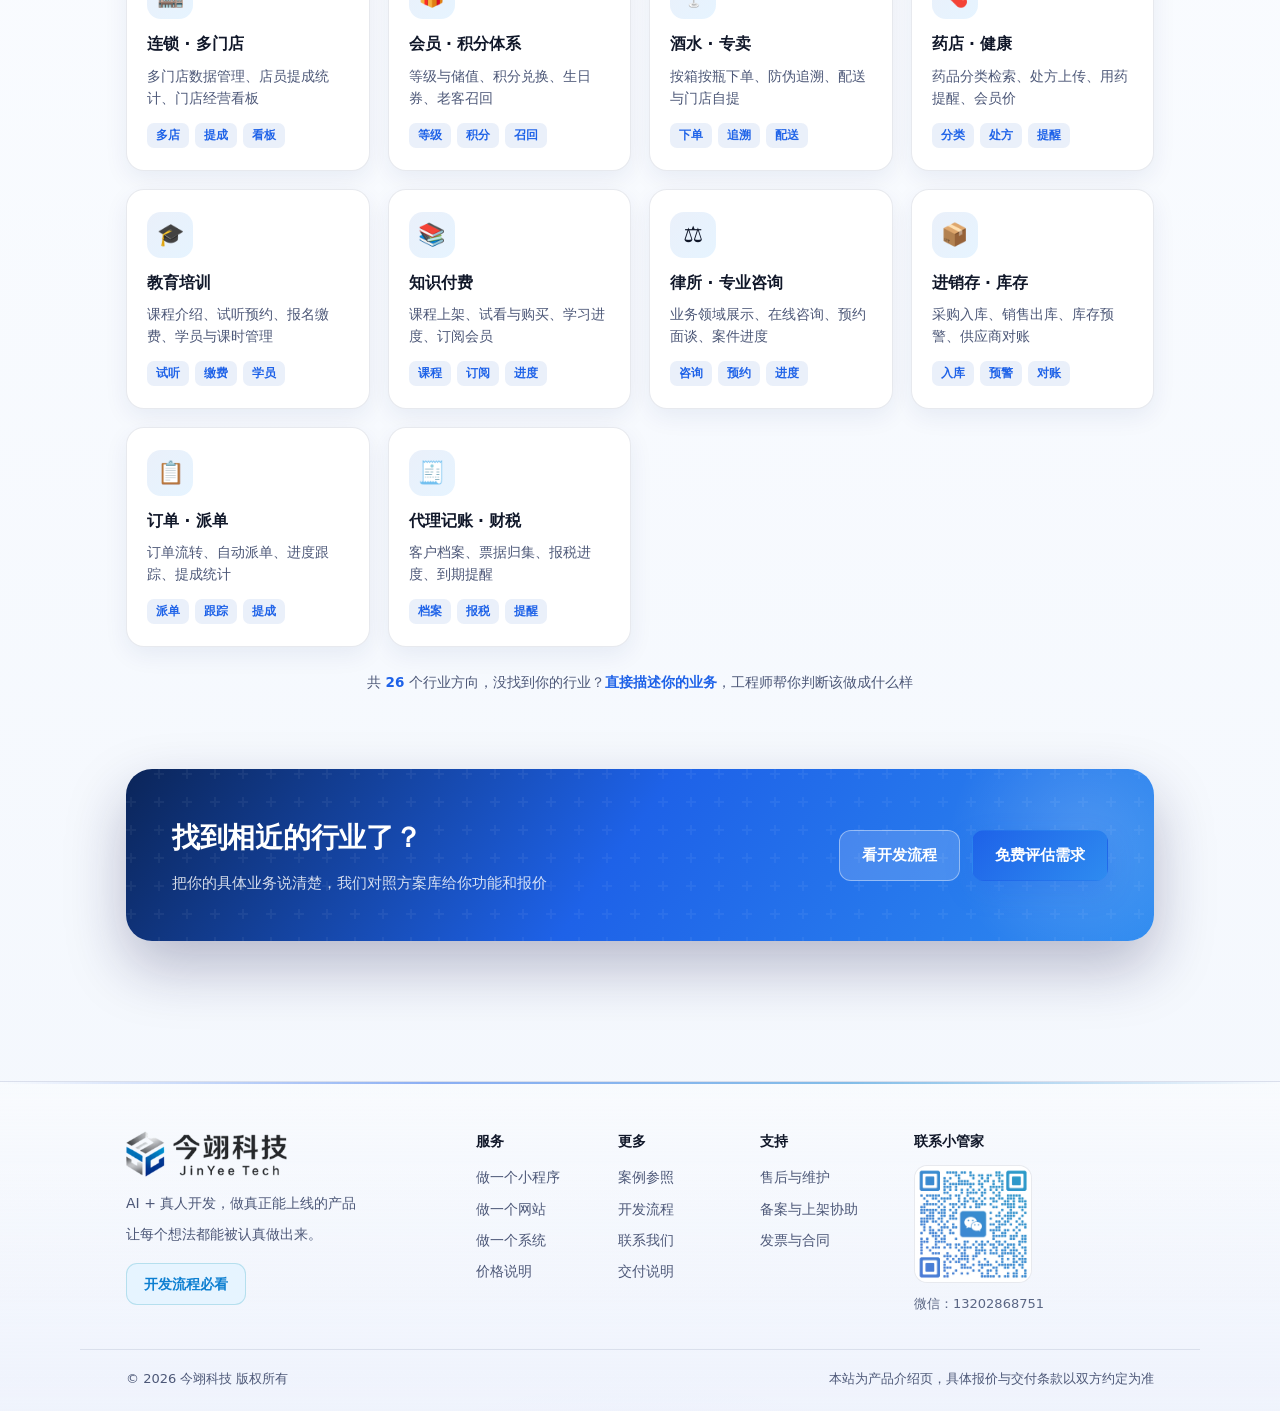
==== commit ff0bfb3b: "Remove delivered house case; add prominent case-reference entry on homepage" ====
--- a/cases.html
+++ b/cases.html
@@ -3,7 +3,7 @@
 <head>
 <meta charset="UTF-8">
 <meta name="viewport" content="width=device-width, initial-scale=1.0">
-<title>开发案例 · 今翊科技 AI 赋能开发</title>
+<title>行业方案库 · 今翊科技 AI 赋能开发</title>
 <meta name="keywords" content="小程序开发案例,AI开发案例,小程序定制案例">
 <meta name="description" content="今翊科技交付的小程序与系统案例，以及我们擅长的行业方向与功能模块。">
 <link rel="stylesheet" href="assets/css/style.css">
@@ -33,38 +33,13 @@
 <main>
 <section class="page-hero">
   <div class="container">
-    <div class="breadcrumb"><a href="index.html">首页</a> / 开发案例</div>
-    <h1>开发案例</h1>
-    <p>下面是我们已交付上线的项目，以及按行业整理好的方案库 —— 找到相近的行业，就能看到这类小程序大概包含什么功能。</p>
+    <div class="breadcrumb"><a href="index.html">首页</a> / 行业方案库</div>
+    <h1>行业方案库</h1>
+    <p>按行业整理好的方案库 —— 找到相近的行业，就能看到这类生意做小程序、做系统通常包含哪些功能。</p>
   </div>
 </section>
 
 <section class="section" style="padding-top:12px">
-  <div class="container">
-    <div class="section-head left reveal">
-      <h2>已交付并正在运营</h2>
-      <p>真实上线的小程序界面，房源与客户信息已脱敏</p>
-    </div>
-
-    <div class="case-grid" style="grid-template-columns:1fr">
-      <div class="case-card reveal">
-        <div class="shot-row">
-          <img src="assets/img/case-house-list.png" alt="房源展示小程序 · 房源列表页（已脱敏）">
-        </div>
-        <div class="case-body">
-          <h3>房源展示小程序（用户端 + 管理后台）</h3>
-          <p>房源按楼层、户型、租金多条件筛选与排序；每套房源独立详情，含实拍图、配置说明与看房联系方式；运营方在后台自己上架、改价、下架，不需要技术人员参与。</p>
-          <div class="case-tags">
-            <span>微信小程序</span><span>多条件筛选</span><span>房源详情</span>
-            <span>一键联系</span><span>自管后台</span><span>已上线运营</span>
-          </div>
-        </div>
-      </div>
-    </div>
-  </div>
-</section>
-
-<section class="section">
   <div class="container">
     <div class="section-head reveal">
       <h2>行业方案库</h2>
@@ -78,8 +53,8 @@
     <div class="industry-grid" id="industryGrid">
       <div class="industry-card reveal" data-cat="show">
         <div class="ind-icon">🏠</div>
-        <h3>房产 · 房源展示</h3>
-        <p>多条件筛选与排序、房源独立详情、看房预约、后台自助上架改价</p>
+        <h3>房产 · 楼盘展示</h3>
+        <p>多条件筛选与排序、楼盘独立详情、看房预约、后台自助上架改价</p>
         <div class="ind-tags"><span>筛选</span><span>详情</span><span>预约</span></div>
       </div>
       <div class="industry-card reveal" data-cat="show">
--- a/assets/css/style.css
+++ b/assets/css/style.css
@@ -58,15 +58,17 @@
 /* ================= Header ================= */
 .site-header {
   position: sticky; top: 0; z-index: 100;
+  background: transparent;          /* 顶部时完全透明，与页面背景无缝，不再出现色带 */
+  backdrop-filter: blur(0px);
+  -webkit-backdrop-filter: blur(0px);
+  border-bottom: 1px solid transparent;
+  transition: background .3s, border-color .3s, box-shadow .3s, backdrop-filter .3s;
+}
+.site-header.scrolled {
+  border-bottom-color: var(--line);        /* ← 补上之前丢失的分号 */
+  background: rgba(247, 250, 255, .92);
   backdrop-filter: blur(16px);
   -webkit-backdrop-filter: blur(16px);
-  background: rgba(246, 249, 254, .80);
-  border-bottom: 1px solid transparent;
-  transition: border-color .25s, background .25s, box-shadow .25s;
-}
-.site-header.scrolled {
-  border-bottom-color: var(--line);
-  background: rgba(246, 249, 254, .94)
   box-shadow: 0 6px 24px rgba(16, 44, 110, .05);
 }
 .header-inner {
@@ -736,18 +738,18 @@
 .hero { position: relative; overflow: visible; }
 .hero::after {
   content: ""; position: absolute; z-index: 0; pointer-events: none;
-  width: 620px; height: 620px; border-radius: 50%;
-  top: -210px; left: -190px;
-  background: radial-gradient(circle, rgba(30,98,232,.22), rgba(46,139,240,.09) 46%, transparent 72%);
-  filter: blur(26px);
+  width: 680px; height: 680px; border-radius: 50%;
+  top: -330px; left: -230px;
+  background: radial-gradient(circle, rgba(30,98,232,.14), rgba(46,139,240,.05) 48%, transparent 74%);
+  filter: blur(46px);
   animation: orbDrift 18s ease-in-out infinite alternate;
 }
 .hero::before {
   content: ""; position: absolute; z-index: 0; pointer-events: none;
-  width: 460px; height: 460px; border-radius: 50%;
-  bottom: -190px; right: -150px;
-  background: radial-gradient(circle, rgba(13,127,209,.18), transparent 70%);
-  filter: blur(30px);
+  width: 480px; height: 480px; border-radius: 50%;
+  bottom: -230px; right: -170px;
+  background: radial-gradient(circle, rgba(13,127,209,.12), transparent 72%);
+  filter: blur(44px);
   animation: orbDrift2 22s ease-in-out infinite alternate;
 }
 .hero-grid { position: relative; z-index: 1; }
@@ -818,8 +820,8 @@
 
 /* 移动端收敛：光晕缩小，避免糊住内容 */
 @media (max-width: 860px) {
-  .hero::after  { width: 330px; height: 330px; top: -150px; left: -140px; }
-  .hero::before { width: 260px; height: 260px; bottom: -150px; right: -120px; }
+  .hero::after  { width: 340px; height: 340px; top: -200px; left: -150px; }
+  .hero::before { width: 280px; height: 280px; bottom: -180px; right: -130px; }
 }
 
 
@@ -1010,3 +1012,47 @@
   .hs-item strong { font-size: 20px; }
   .hs-item span { font-size: 10.5px; }
 }
+
+
+/* ================= 首页「案例参照」入口条 ================= */
+.ref-entry {
+  display: flex; align-items: center; gap: 20px;
+  padding: 24px 28px; border-radius: var(--radius-lg);
+  background: linear-gradient(120deg, #ffffff, #f3f8ff 55%, #eef5ff);
+  border: 1px solid rgba(30,98,232,.16);
+  box-shadow: 0 16px 44px rgba(16,44,110,.09);
+  transition: transform .25s, box-shadow .25s, border-color .25s;
+  position: relative; overflow: hidden;
+}
+.ref-entry::before {
+  content: ""; position: absolute; left: 0; top: 0; bottom: 0; width: 4px;
+  background: linear-gradient(180deg, var(--brand), var(--accent));
+}
+.ref-entry:hover {
+  transform: translateY(-3px); border-color: rgba(30,98,232,.34);
+  box-shadow: 0 22px 56px rgba(16,44,110,.14);
+}
+.ref-entry-icon {
+  width: 54px; height: 54px; border-radius: 16px; flex-shrink: 0;
+  display: grid; place-items: center; font-size: 25px;
+  background: linear-gradient(135deg, var(--brand-soft), var(--accent-soft));
+  border: 1px solid rgba(30,98,232,.12);
+}
+.ref-entry-txt { flex: 1; min-width: 0; }
+.ref-entry-txt strong { display: block; font-size: 18px; font-weight: 800; margin-bottom: 5px; }
+.ref-entry-txt p { font-size: 13.8px; color: var(--muted); }
+.ref-entry-go {
+  flex-shrink: 0; display: inline-flex; align-items: center; gap: 6px;
+  padding: 11px 20px; border-radius: 12px; font-size: 14.5px; font-weight: 700;
+  background: linear-gradient(135deg, var(--brand), var(--violet)); color: #fff;
+  box-shadow: 0 8px 22px rgba(30,98,232,.26);
+}
+.ref-entry-go b { font-weight: 400; transition: transform .25s; }
+.ref-entry:hover .ref-entry-go b { transform: translateX(4px); }
+
+@media (max-width: 640px) {
+  .ref-entry { flex-wrap: wrap; gap: 14px; padding: 20px; }
+  .ref-entry-txt strong { font-size: 16.5px; }
+  .ref-entry-txt p { font-size: 13px; }
+  .ref-entry-go { width: 100%; justify-content: center; }
+}
